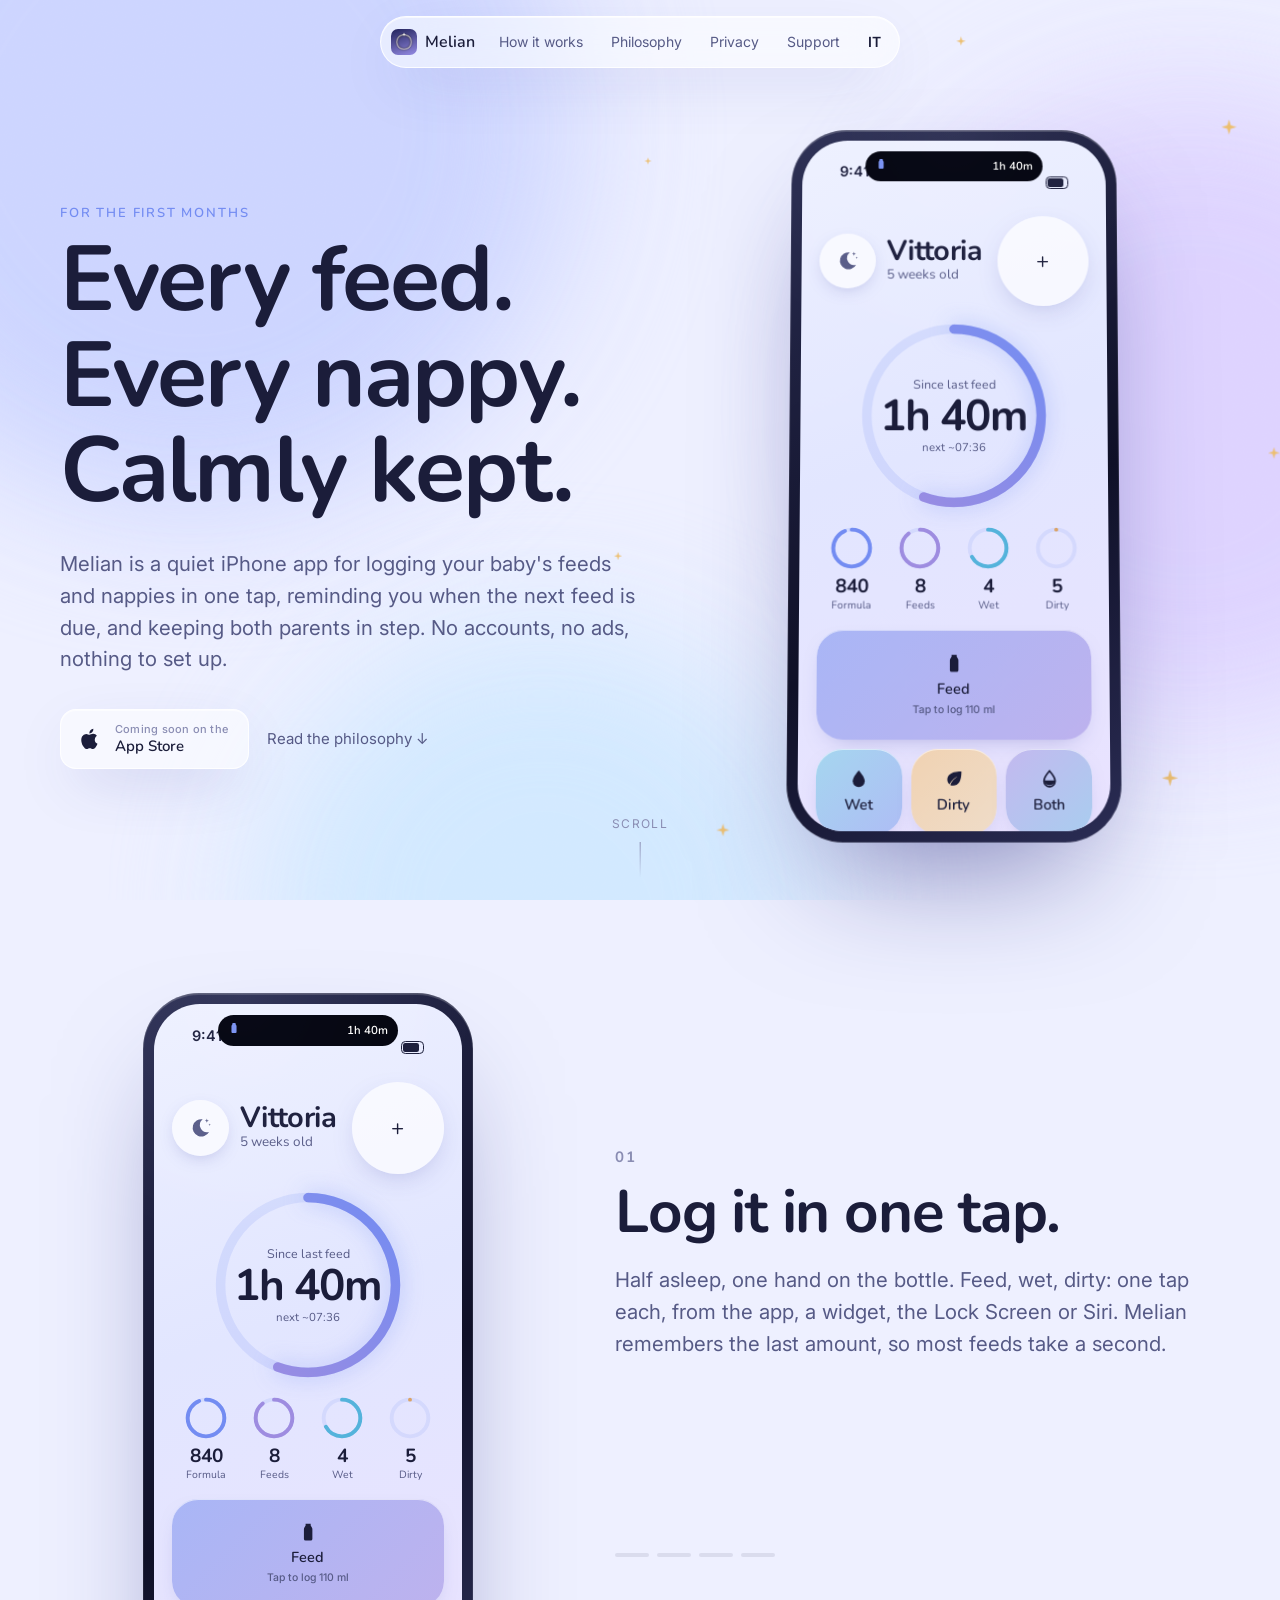
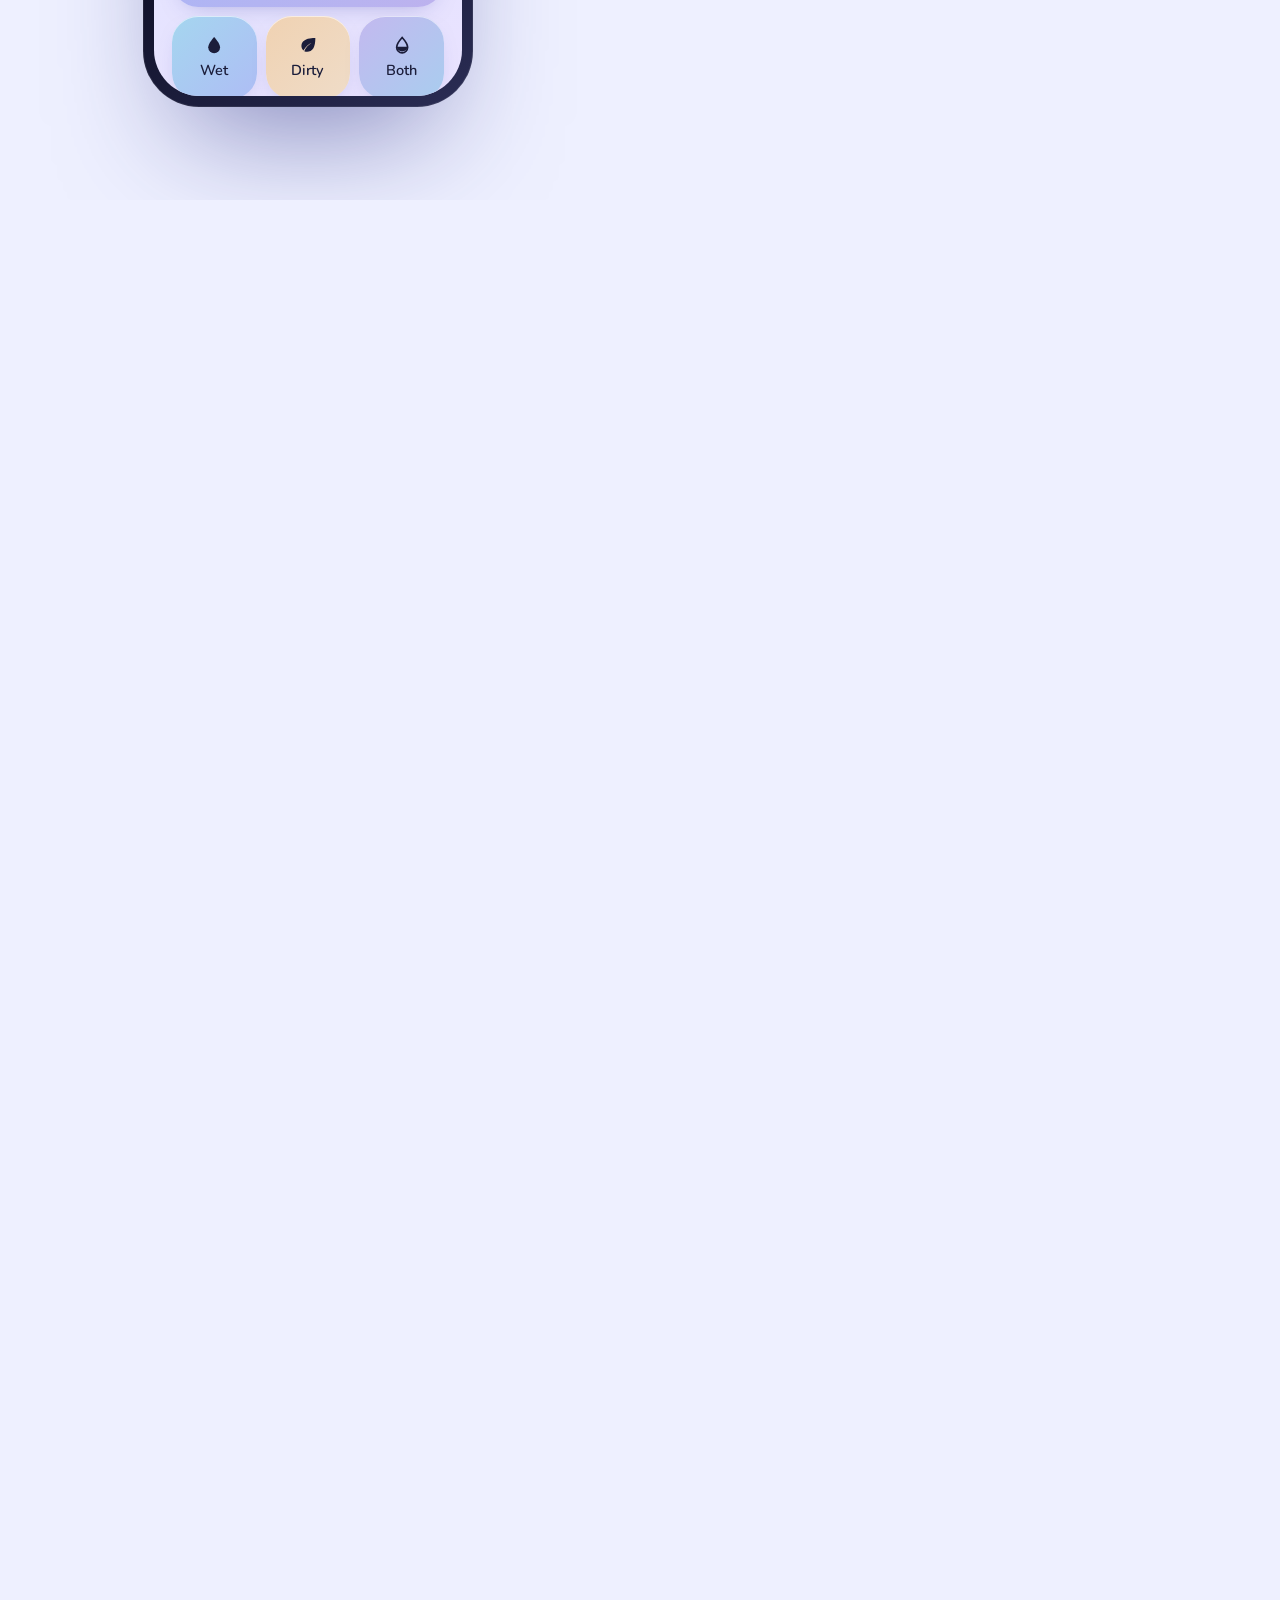
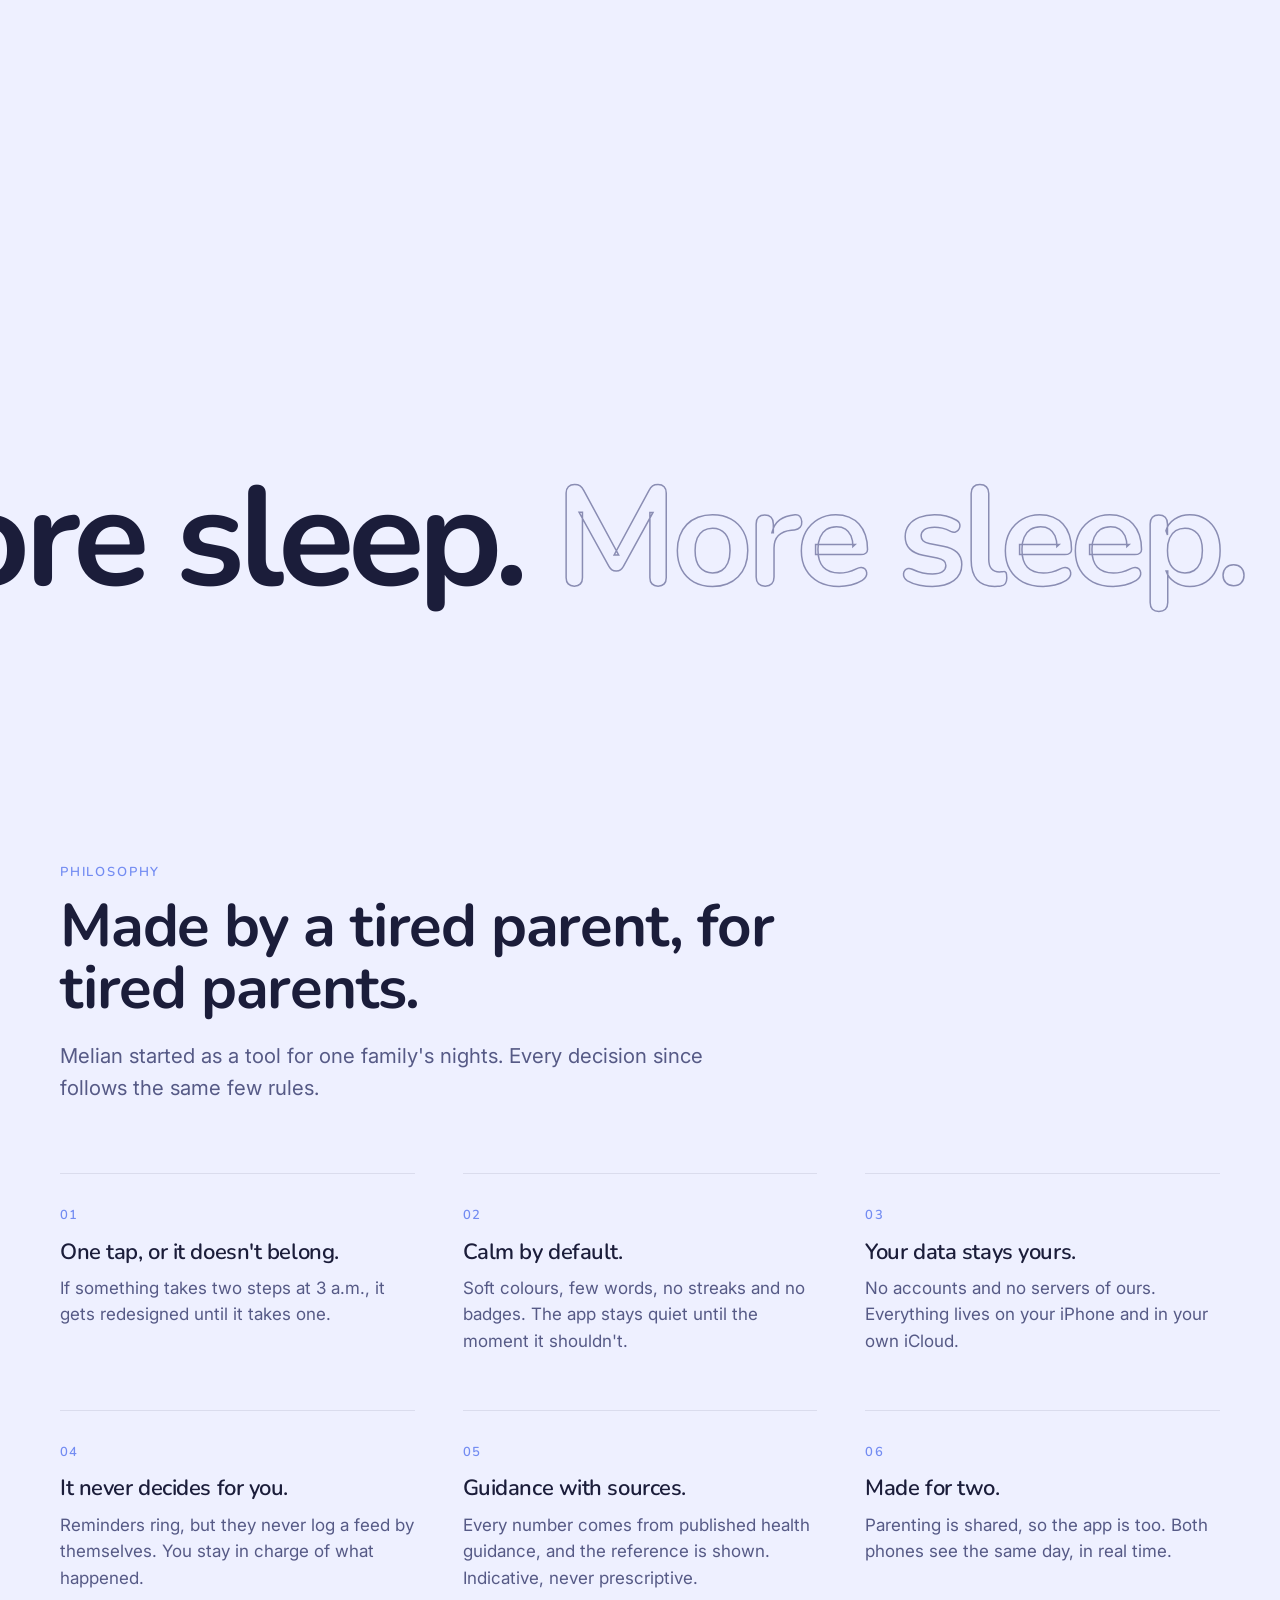
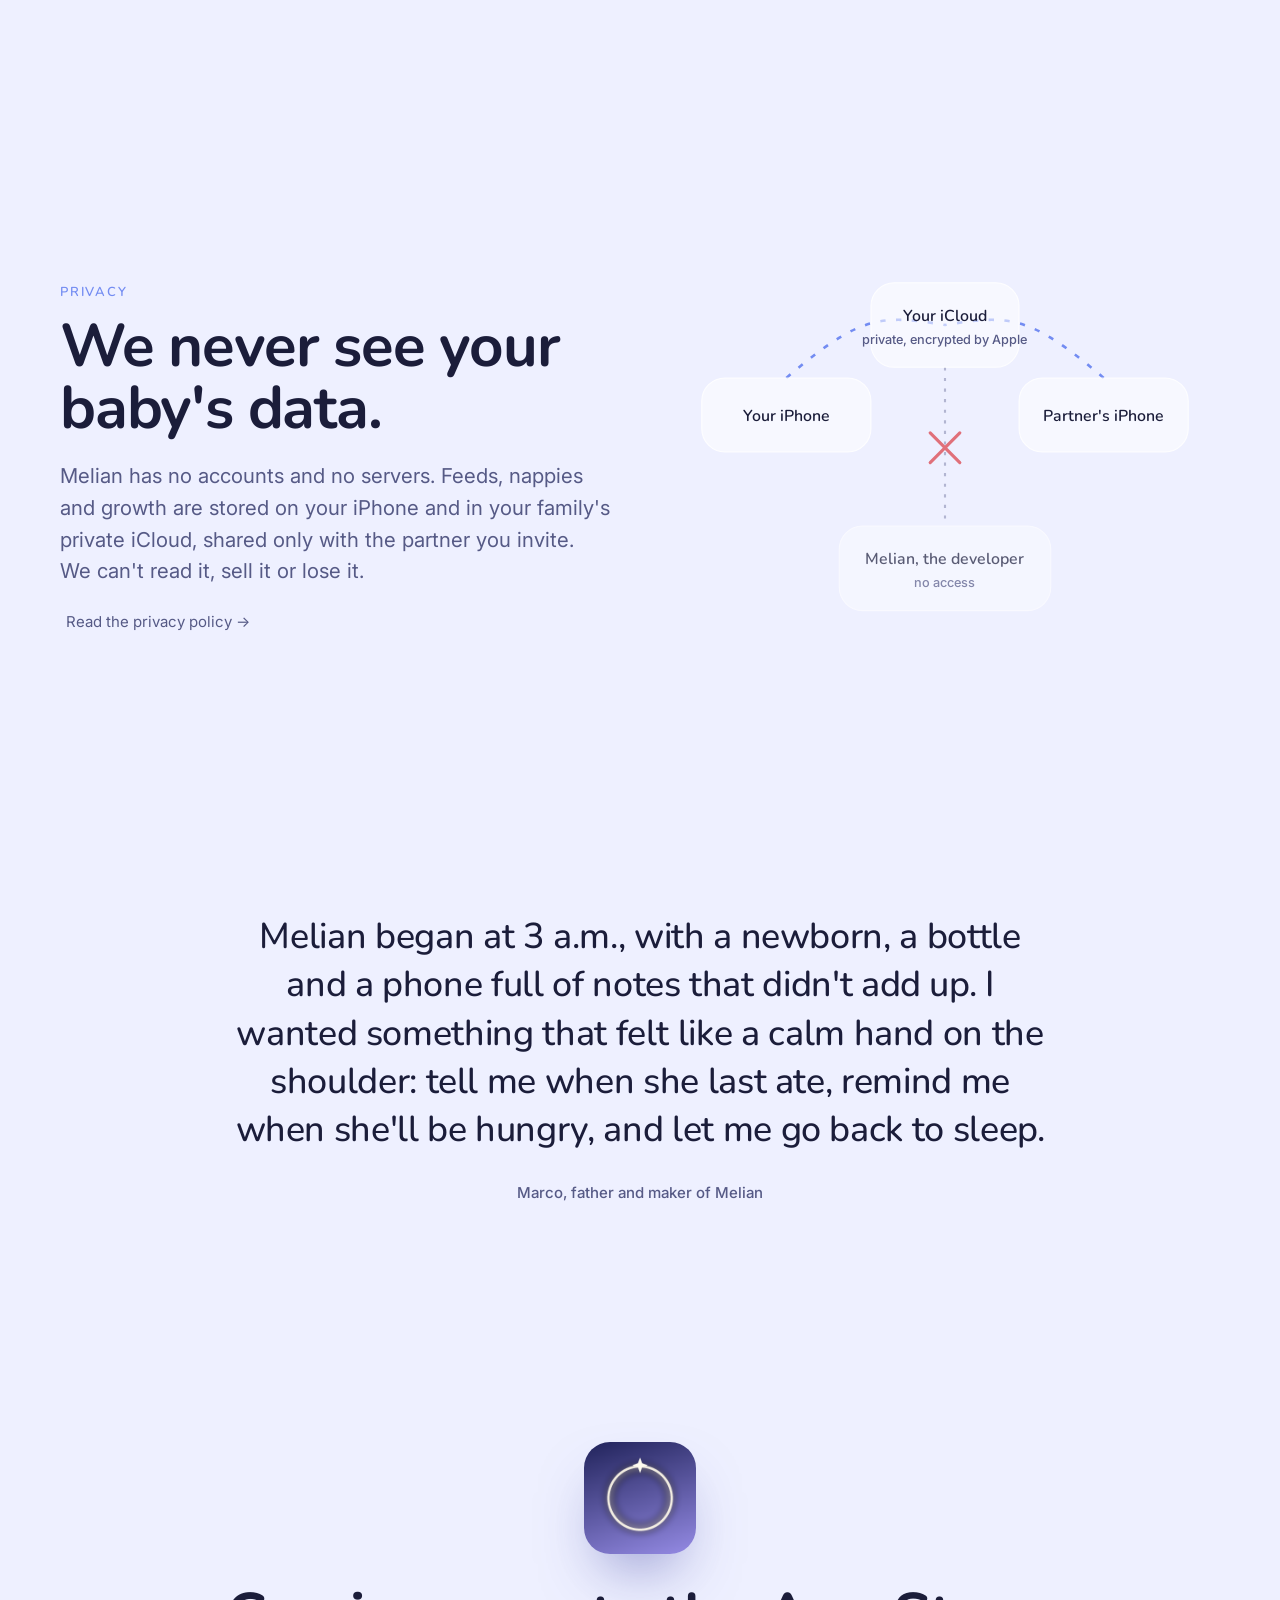
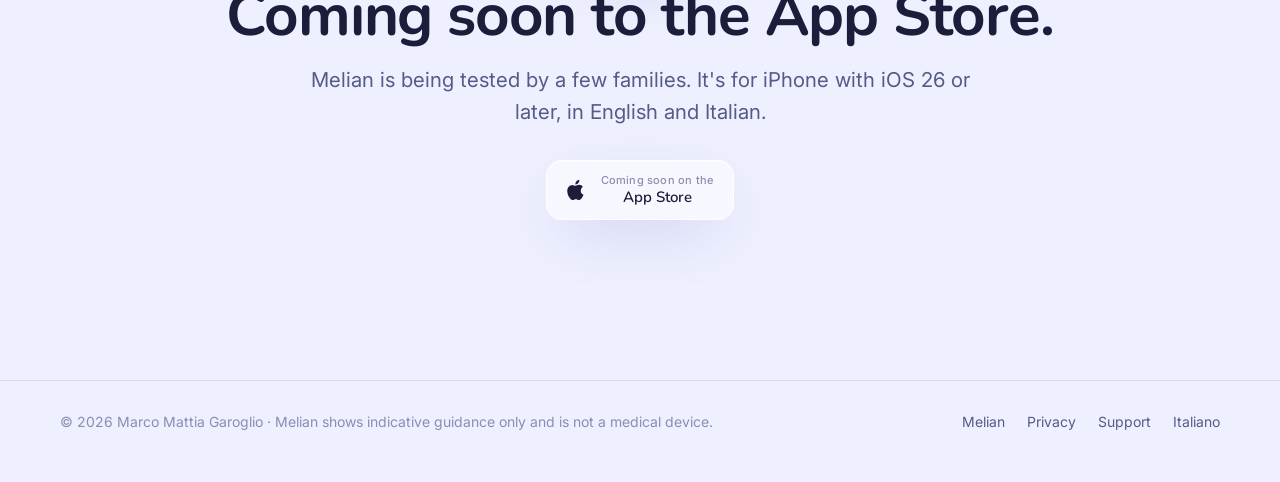
==== index.html @ e97079c1 "Landing page, privacy policy and support pages (EN/IT) Static site for GitHub Pages: parallax hero w" ====
<!doctype html>
<html lang="en">
<head>
<meta charset="utf-8">
<meta name="viewport" content="width=device-width, initial-scale=1, viewport-fit=cover">
<title>Melian: a calm baby feeding and nappy tracker for iPhone</title>
<meta name="description" content="Log feeds and nappies in one tap, get a loud reminder when the next feed is due, and share everything live with your partner. No accounts, no ads, no tracking.">
<meta name="theme-color" content="#eef0ff" media="(prefers-color-scheme: light)">
<meta name="theme-color" content="#0b0d20" media="(prefers-color-scheme: dark)">
<link rel="icon" href="assets/favicon.png">
<link rel="apple-touch-icon" href="assets/apple-touch-icon.png">
<link rel="alternate" hreflang="en" href="https://marcogaroglio-online.github.io/melian-site/">
<link rel="alternate" hreflang="it" href="https://marcogaroglio-online.github.io/melian-site/it/">
<meta property="og:title" content="Melian: a calm baby feeding and nappy tracker for iPhone">
<meta property="og:description" content="Log feeds and nappies in one tap, get a loud reminder when the next feed is due, and share everything live with your partner. No accounts, no ads, no tracking.">
<meta property="og:image" content="https://marcogaroglio-online.github.io/melian-site/assets/icon-512.png">
<link rel="preconnect" href="https://fonts.googleapis.com">
<link rel="preconnect" href="https://fonts.gstatic.com" crossorigin>
<link href="https://fonts.googleapis.com/css2?family=Nunito:wght@500;600;700&family=Inter:wght@400;500;600&display=swap" rel="stylesheet">
<link rel="stylesheet" href="assets/style.css">
</head>
<body>
<div class="ambient" aria-hidden="true"><i data-depth=".08"></i><i data-depth=".16"></i><i data-depth=".24"></i></div>
<div class="grain" aria-hidden="true"></div>
<nav class="nav glass" aria-label="Melian">
  <a class="brand" href="./"><img src="assets/favicon.png" alt="" width="26" height="26">Melian</a>
  <a class="link hide-sm" href="./#story">How it works</a>
  <a class="link hide-sm" href="./#philosophy">Philosophy</a>
  <a class="link" href="privacy.html">Privacy</a>
  <a class="link" href="support.html">Support</a>
  <a class="link lang" href="it/" hreflang="it" lang="it">IT</a>
</nav>

<main>
  <section class="hero" id="top">
    <div class="wrap">
      <div>
        <p class="eyebrow">For the first months</p>
        <h1><span class="line"><span>Every feed.</span></span><span class="line"><span>Every nappy.</span></span><span class="line"><span>Calmly kept.</span></span></h1>
        <p class="lead">Melian is a quiet iPhone app for logging your baby's feeds and nappies in one tap, reminding you when the next feed is due, and keeping both parents in step. No accounts, no ads, nothing to set up.</p>
        <div class="cta"><span class="badge glass" role="img" aria-label="Coming soon on the App Store"><svg viewBox="0 0 24 24" fill="currentColor"><path d="M16.4 12.6c0-2.4 2-3.5 2-3.6a4.3 4.3 0 0 0-3.4-1.8c-1.4-.1-2.8.9-3.5.9s-1.8-.8-3-.8a4.5 4.5 0 0 0-3.8 2.3c-1.6 2.8-.4 7 1.2 9.3.8 1.1 1.7 2.4 2.9 2.3 1.2 0 1.6-.7 3-.7s1.8.7 3 .7c1.3 0 2.1-1.1 2.8-2.3a10 10 0 0 0 1.3-2.6 3.9 3.9 0 0 1-2.5-3.7ZM14.2 5.6A4 4 0 0 0 15.1 2.6a4.1 4.1 0 0 0-2.7 1.4 3.8 3.8 0 0 0-1 2.9 3.4 3.4 0 0 0 2.8-1.3Z"/></svg><span><small>Coming soon on the</small>App Store</span></span><a class="ghost" href="#philosophy">Read the philosophy ↓</a></div>
      </div>
      <div class="stage">
        <div class="stars" aria-hidden="true"></div>
        <div class="phone hero-phone" data-live>
    <div class="screen">
      <div class="island"><span class="ic"><svg width="12" height="12" viewBox="0 0 24 24" fill="currentColor"><path d="M9 2h6v2.2l1.4 2.3c.4.6.6 1.3.6 2V20a2 2 0 0 1-2 2H9a2 2 0 0 1-2-2V8.5c0-.7.2-1.4.6-2L9 4.2Z"/></svg></span><span class="t"></span></div>
      <div class="status"><span>9:41</span><span class="bars"><i></i></span></div>
      <div class="app">
        <header>
          <span class="round-btn" aria-hidden="true"><svg viewBox="0 0 24 24" fill="currentColor"><path d="M14.5 3.2a8.6 8.6 0 1 0 6.3 12.6A7.2 7.2 0 0 1 14.5 3.2Z"/><path d="m18.6 2.5.5 1.6 1.6.5-1.6.5-.5 1.6-.5-1.6-1.6-.5 1.6-.5Z"/><path d="m21.4 7.4.3 1 1 .3-1 .3-.3 1-.3-1-1-.3 1-.3Z"/></svg></span>
          <div class="who"><b>Vittoria</b><span>5 weeks old</span></div>
          <span class="round-btn plus" aria-hidden="true">+</span>
        </header>
        <div class="ring">
          <svg viewBox="0 0 100 100" aria-hidden="true">
            <defs><linearGradient id="ringGrad" x1="0" y1="0" x2="1" y2="1"><stop offset="0" stop-color="#9e8ce0"/><stop offset="1" stop-color="#738cf2"/></linearGradient></defs>
            <circle class="track" cx="50" cy="50" r="46" fill="none" stroke-width="5"/>
            <circle class="bar" cx="50" cy="50" r="46" fill="none" stroke-width="5"/>
          </svg>
          <div class="label"><small>Since last feed</small><strong>1h 40m</strong><em></em></div>
        </div>
        <div class="minis">
          <div class="mini" data-k="formula"><svg viewBox="0 0 36 36"><circle class="t" cx="18" cy="18" r="15"/><circle class="b" cx="18" cy="18" r="15" stroke="#738cf2"/></svg><strong>0</strong><span>Formula</span></div><div class="mini" data-k="feeds"><svg viewBox="0 0 36 36"><circle class="t" cx="18" cy="18" r="15"/><circle class="b" cx="18" cy="18" r="15" stroke="#9e8ce0"/></svg><strong>0</strong><span>Feeds</span></div><div class="mini" data-k="wet"><svg viewBox="0 0 36 36"><circle class="t" cx="18" cy="18" r="15"/><circle class="b" cx="18" cy="18" r="15" stroke="#54b3db"/></svg><strong>0</strong><span>Wet</span></div><div class="mini" data-k="dirty"><svg viewBox="0 0 36 36"><circle class="t" cx="18" cy="18" r="15"/><circle class="b" cx="18" cy="18" r="15" stroke="#dba366"/></svg><strong>0</strong><span>Dirty</span></div>
        </div>
        <div class="actions">
          <button class="act feed" data-kind="feed"><svg viewBox="0 0 24 24" fill="currentColor"><path d="M9 2h6v2.2l1.4 2.3c.4.6.6 1.3.6 2V20a2 2 0 0 1-2 2H9a2 2 0 0 1-2-2V8.5c0-.7.2-1.4.6-2L9 4.2Z"/></svg><span>Feed</span><small>Tap to log 110 ml</small></button>
          <button class="act wet" data-kind="wet"><svg viewBox="0 0 24 24" fill="currentColor"><path d="M12 2.5S5 10 5 14.6A7 7 0 0 0 19 14.6C19 10 12 2.5 12 2.5Z"/></svg><span>Wet</span></button>
          <button class="act dirty" data-kind="dirty"><svg viewBox="0 0 24 24" fill="currentColor"><path d="M20.5 3.5S8 2.6 4.8 9.6c-1.6 3.5-.4 7 1.6 8.6C9.7 13 13.5 10.6 16 9.6c-3.4 2-6.8 5.4-8.6 9.6 3.6 1.4 8.3.6 10.8-3.6 2.6-4.3 2.3-12.1 2.3-12.1Z"/></svg><span>Dirty</span></button>
          <button class="act both" data-kind="both"><svg viewBox="0 0 24 24" fill="none" stroke="currentColor" stroke-width="2"><path d="M12 3S5.5 10.2 5.5 14.6a6.5 6.5 0 0 0 13 0C18.5 10.2 12 3 12 3Z"/><path fill="currentColor" stroke="none" d="M5.6 14h12.8a6.5 6.5 0 0 1-12.8 0Z"/></svg><span>Both</span></button>
        </div>
        <div class="timeline"><h4>Timeline</h4><ul></ul></div>
      </div>
    </div>
  </div>
        <p class="sr">Try it: tap the buttons on the phone.</p>
      </div>
    </div>
    <div class="scroll-hint" aria-hidden="true">Scroll<i></i></div>
  </section>

  <section class="story" id="story" data-step="1">
    <div class="pin">
      <div class="wrap">
        <div class="phones">
          <div class="phone main-phone" data-live>
    <div class="screen">
      <div class="island"><span class="ic"><svg width="12" height="12" viewBox="0 0 24 24" fill="currentColor"><path d="M9 2h6v2.2l1.4 2.3c.4.6.6 1.3.6 2V20a2 2 0 0 1-2 2H9a2 2 0 0 1-2-2V8.5c0-.7.2-1.4.6-2L9 4.2Z"/></svg></span><span class="t"></span></div>
      <div class="status"><span>9:41</span><span class="bars"><i></i></span></div>
      <div class="app">
        <header>
          <span class="round-btn" aria-hidden="true"><svg viewBox="0 0 24 24" fill="currentColor"><path d="M14.5 3.2a8.6 8.6 0 1 0 6.3 12.6A7.2 7.2 0 0 1 14.5 3.2Z"/><path d="m18.6 2.5.5 1.6 1.6.5-1.6.5-.5 1.6-.5-1.6-1.6-.5 1.6-.5Z"/><path d="m21.4 7.4.3 1 1 .3-1 .3-.3 1-.3-1-1-.3 1-.3Z"/></svg></span>
          <div class="who"><b>Vittoria</b><span>5 weeks old</span></div>
          <span class="round-btn plus" aria-hidden="true">+</span>
        </header>
        <div class="ring">
          <svg viewBox="0 0 100 100" aria-hidden="true">
            <defs><linearGradient id="ringGrad" x1="0" y1="0" x2="1" y2="1"><stop offset="0" stop-color="#9e8ce0"/><stop offset="1" stop-color="#738cf2"/></linearGradient></defs>
            <circle class="track" cx="50" cy="50" r="46" fill="none" stroke-width="5"/>
            <circle class="bar" cx="50" cy="50" r="46" fill="none" stroke-width="5"/>
          </svg>
          <div class="label"><small>Since last feed</small><strong>1h 40m</strong><em></em></div>
        </div>
        <div class="minis">
          <div class="mini" data-k="formula"><svg viewBox="0 0 36 36"><circle class="t" cx="18" cy="18" r="15"/><circle class="b" cx="18" cy="18" r="15" stroke="#738cf2"/></svg><strong>0</strong><span>Formula</span></div><div class="mini" data-k="feeds"><svg viewBox="0 0 36 36"><circle class="t" cx="18" cy="18" r="15"/><circle class="b" cx="18" cy="18" r="15" stroke="#9e8ce0"/></svg><strong>0</strong><span>Feeds</span></div><div class="mini" data-k="wet"><svg viewBox="0 0 36 36"><circle class="t" cx="18" cy="18" r="15"/><circle class="b" cx="18" cy="18" r="15" stroke="#54b3db"/></svg><strong>0</strong><span>Wet</span></div><div class="mini" data-k="dirty"><svg viewBox="0 0 36 36"><circle class="t" cx="18" cy="18" r="15"/><circle class="b" cx="18" cy="18" r="15" stroke="#dba366"/></svg><strong>0</strong><span>Dirty</span></div>
        </div>
        <div class="actions">
          <button class="act feed" data-kind="feed"><svg viewBox="0 0 24 24" fill="currentColor"><path d="M9 2h6v2.2l1.4 2.3c.4.6.6 1.3.6 2V20a2 2 0 0 1-2 2H9a2 2 0 0 1-2-2V8.5c0-.7.2-1.4.6-2L9 4.2Z"/></svg><span>Feed</span><small>Tap to log 110 ml</small></button>
          <button class="act wet" data-kind="wet"><svg viewBox="0 0 24 24" fill="currentColor"><path d="M12 2.5S5 10 5 14.6A7 7 0 0 0 19 14.6C19 10 12 2.5 12 2.5Z"/></svg><span>Wet</span></button>
          <button class="act dirty" data-kind="dirty"><svg viewBox="0 0 24 24" fill="currentColor"><path d="M20.5 3.5S8 2.6 4.8 9.6c-1.6 3.5-.4 7 1.6 8.6C9.7 13 13.5 10.6 16 9.6c-3.4 2-6.8 5.4-8.6 9.6 3.6 1.4 8.3.6 10.8-3.6 2.6-4.3 2.3-12.1 2.3-12.1Z"/></svg><span>Dirty</span></button>
          <button class="act both" data-kind="both"><svg viewBox="0 0 24 24" fill="none" stroke="currentColor" stroke-width="2"><path d="M12 3S5.5 10.2 5.5 14.6a6.5 6.5 0 0 0 13 0C18.5 10.2 12 3 12 3Z"/><path fill="currentColor" stroke="none" d="M5.6 14h12.8a6.5 6.5 0 0 1-12.8 0Z"/></svg><span>Both</span></button>
        </div>
        <div class="timeline"><h4>Timeline</h4><ul></ul></div>
      </div>
      <div class="alarm" aria-hidden="true">
        <div class="waves"><i></i><i></i><i></i></div>
        <div class="bell"><svg viewBox="0 0 24 24" fill="currentColor"><path d="M12 2a6 6 0 0 0-6 6v4.3L4.3 15.6A1 1 0 0 0 5.2 17h13.6a1 1 0 0 0 .9-1.4L18 12.3V8a6 6 0 0 0-6-6Zm-2.6 16.5a2.7 2.7 0 0 0 5.2 0Z"/></svg></div>
        <strong>Time for a feed</strong>
        <span>Vittoria · last fed 3h ago</span>
        <div class="btns"><b>Snooze</b><b>Fed</b></div>
      </div>
    </div>
  </div>
          <svg class="sync" viewBox="0 0 220 60" aria-hidden="true"><path d="M0 40 C 60 0, 160 0, 220 40"/></svg>
          <div class="phone partner" data-live>
    <div class="screen">
      <div class="island"><span class="ic"><svg width="12" height="12" viewBox="0 0 24 24" fill="currentColor"><path d="M9 2h6v2.2l1.4 2.3c.4.6.6 1.3.6 2V20a2 2 0 0 1-2 2H9a2 2 0 0 1-2-2V8.5c0-.7.2-1.4.6-2L9 4.2Z"/></svg></span><span class="t"></span></div>
      <div class="status"><span>9:41</span><span class="bars"><i></i></span></div>
      <div class="app">
        <header>
          <span class="round-btn" aria-hidden="true"><svg viewBox="0 0 24 24" fill="currentColor"><path d="M14.5 3.2a8.6 8.6 0 1 0 6.3 12.6A7.2 7.2 0 0 1 14.5 3.2Z"/><path d="m18.6 2.5.5 1.6 1.6.5-1.6.5-.5 1.6-.5-1.6-1.6-.5 1.6-.5Z"/><path d="m21.4 7.4.3 1 1 .3-1 .3-.3 1-.3-1-1-.3 1-.3Z"/></svg></span>
          <div class="who"><b>Vittoria</b><span>On your partner's iPhone</span></div>
          <span class="round-btn plus" aria-hidden="true">+</span>
        </header>
        <div class="ring">
          <svg viewBox="0 0 100 100" aria-hidden="true">
            <defs><linearGradient id="ringGrad" x1="0" y1="0" x2="1" y2="1"><stop offset="0" stop-color="#9e8ce0"/><stop offset="1" stop-color="#738cf2"/></linearGradient></defs>
            <circle class="track" cx="50" cy="50" r="46" fill="none" stroke-width="5"/>
            <circle class="bar" cx="50" cy="50" r="46" fill="none" stroke-width="5"/>
          </svg>
          <div class="label"><small>Since last feed</small><strong>1h 40m</strong><em></em></div>
        </div>
        <div class="minis">
          <div class="mini" data-k="formula"><svg viewBox="0 0 36 36"><circle class="t" cx="18" cy="18" r="15"/><circle class="b" cx="18" cy="18" r="15" stroke="#738cf2"/></svg><strong>0</strong><span>Formula</span></div><div class="mini" data-k="feeds"><svg viewBox="0 0 36 36"><circle class="t" cx="18" cy="18" r="15"/><circle class="b" cx="18" cy="18" r="15" stroke="#9e8ce0"/></svg><strong>0</strong><span>Feeds</span></div><div class="mini" data-k="wet"><svg viewBox="0 0 36 36"><circle class="t" cx="18" cy="18" r="15"/><circle class="b" cx="18" cy="18" r="15" stroke="#54b3db"/></svg><strong>0</strong><span>Wet</span></div><div class="mini" data-k="dirty"><svg viewBox="0 0 36 36"><circle class="t" cx="18" cy="18" r="15"/><circle class="b" cx="18" cy="18" r="15" stroke="#dba366"/></svg><strong>0</strong><span>Dirty</span></div>
        </div>
        <div class="actions">
          <button class="act feed" data-kind="feed"><svg viewBox="0 0 24 24" fill="currentColor"><path d="M9 2h6v2.2l1.4 2.3c.4.6.6 1.3.6 2V20a2 2 0 0 1-2 2H9a2 2 0 0 1-2-2V8.5c0-.7.2-1.4.6-2L9 4.2Z"/></svg><span>Feed</span><small>Tap to log 110 ml</small></button>
          <button class="act wet" data-kind="wet"><svg viewBox="0 0 24 24" fill="currentColor"><path d="M12 2.5S5 10 5 14.6A7 7 0 0 0 19 14.6C19 10 12 2.5 12 2.5Z"/></svg><span>Wet</span></button>
          <button class="act dirty" data-kind="dirty"><svg viewBox="0 0 24 24" fill="currentColor"><path d="M20.5 3.5S8 2.6 4.8 9.6c-1.6 3.5-.4 7 1.6 8.6C9.7 13 13.5 10.6 16 9.6c-3.4 2-6.8 5.4-8.6 9.6 3.6 1.4 8.3.6 10.8-3.6 2.6-4.3 2.3-12.1 2.3-12.1Z"/></svg><span>Dirty</span></button>
          <button class="act both" data-kind="both"><svg viewBox="0 0 24 24" fill="none" stroke="currentColor" stroke-width="2"><path d="M12 3S5.5 10.2 5.5 14.6a6.5 6.5 0 0 0 13 0C18.5 10.2 12 3 12 3Z"/><path fill="currentColor" stroke="none" d="M5.6 14h12.8a6.5 6.5 0 0 1-12.8 0Z"/></svg><span>Both</span></button>
        </div>
        <div class="timeline"><h4>Timeline</h4><ul></ul></div>
      </div>
    </div>
  </div>
        </div>
        <div>
          <div class="chapters">
          <article class="chapter on">
            <span class="n">01</span>
            <h2>Log it in one tap.</h2>
            <p class="lead">Half asleep, one hand on the bottle. Feed, wet, dirty: one tap each, from the app, a widget, the Lock Screen or Siri. Melian remembers the last amount, so most feeds take a second.</p>
          </article>
          <article class="chapter">
            <span class="n">02</span>
            <h2>Loud when it matters.</h2>
            <p class="lead">After each feed Melian sets the next one. When it's time it rings like an alarm, even on silent, and it never logs a feed on its own. Meanwhile the countdown waits on your Lock Screen and in the Dynamic Island.</p>
          </article>
          <article class="chapter">
            <span class="n">03</span>
            <h2>Two phones, one story.</h2>
            <p class="lead">Invite your partner and both iPhones see the same day, live. Whoever is up at 3 a.m. knows what happened at midnight without waking anyone.</p>
          </article>
          <article class="chapter">
            <span class="n">04</span>
            <h2>Guidance, not judgement.</h2>
            <p class="lead">Soft rings show the day against indicative ranges for your baby's age and weight, with the source one tap away. A reference, never a score, and never a replacement for your midwife or doctor.</p>
          </article>
          </div>
          <div class="progress" aria-hidden="true"><i></i><i></i><i></i><i></i></div>
        </div>
      </div>
    </div>
  </section>

  <section class="statement" aria-label="Less noise. More sleep."><div class="row"><b>Less noise.</b> <span>Less noise.</span> <b>Less noise.</b> <span>Less noise.</span></div><div class="row"><b>More sleep.</b> <span>More sleep.</span> <b>More sleep.</b> <span>More sleep.</span></div></section>

  <section class="principles" id="philosophy">
    <div class="wrap">
      <header class="reveal">
        <p class="eyebrow">Philosophy</p>
        <h2>Made by a tired parent, for tired parents.</h2>
        <p class="lead">Melian started as a tool for one family's nights. Every decision since follows the same few rules.</p>
      </header>
      <ol class="plist"><li class="reveal" style="--i:0"><h3>One tap, or it doesn't belong.</h3><p>If something takes two steps at 3 a.m., it gets redesigned until it takes one.</p></li><li class="reveal" style="--i:1"><h3>Calm by default.</h3><p>Soft colours, few words, no streaks and no badges. The app stays quiet until the moment it shouldn't.</p></li><li class="reveal" style="--i:2"><h3>Your data stays yours.</h3><p>No accounts and no servers of ours. Everything lives on your iPhone and in your own iCloud.</p></li><li class="reveal" style="--i:0"><h3>It never decides for you.</h3><p>Reminders ring, but they never log a feed by themselves. You stay in charge of what happened.</p></li><li class="reveal" style="--i:1"><h3>Guidance with sources.</h3><p>Every number comes from published health guidance, and the reference is shown. Indicative, never prescriptive.</p></li><li class="reveal" style="--i:2"><h3>Made for two.</h3><p>Parenting is shared, so the app is too. Both phones see the same day, in real time.</p></li></ol>
    </div>
  </section>

  <section class="privacy-band" id="privacy">
    <div class="wrap">
      <div class="reveal">
        <p class="eyebrow">Privacy</p>
        <h2>We never see your baby's data.</h2>
        <p class="lead">Melian has no accounts and no servers. Feeds, nappies and growth are stored on your iPhone and in your family's private iCloud, shared only with the partner you invite. We can't read it, sell it or lose it.</p>
        <a class="ghost" href="privacy.html">Read the privacy policy →</a>
      </div>
      <svg class="diagram reveal" viewBox="0 0 520 380" role="img" aria-label="We never see your baby's data.">
        <path class="wire" d="M110 120 C 180 60, 200 60, 260 70"/>
        <path class="wire" d="M410 120 C 340 60, 320 60, 260 70"/>
        <path class="blocked" d="M260 110 L 260 260"/>
        <line class="x" x1="246" y1="172" x2="274" y2="200"/><line class="x" x1="274" y1="172" x2="246" y2="200"/>
        <g class="node"><rect x="190" y="30" width="140" height="80" rx="22"/><text x="260" y="66" text-anchor="middle">Your iCloud</text><text class="sub" x="260" y="88" text-anchor="middle">private, encrypted by Apple</text></g>
        <g class="node"><rect x="30" y="120" width="160" height="70" rx="22"/><text x="110" y="161" text-anchor="middle">Your iPhone</text></g>
        <g class="node"><rect x="330" y="120" width="160" height="70" rx="22"/><text x="410" y="161" text-anchor="middle">Partner's iPhone</text></g>
        <g class="node" opacity=".7"><rect x="160" y="260" width="200" height="80" rx="22"/><text x="260" y="296" text-anchor="middle">Melian, the developer</text><text class="sub" x="260" y="318" text-anchor="middle">no access</text></g>
      </svg>
    </div>
  </section>

  <section class="note">
    <div class="wrap">
      <blockquote>Melian began at 3 a.m., with a newborn, a bottle and a phone full of notes that didn't add up. I wanted something that felt like a calm hand on the shoulder: tell me when she last ate, remind me when she'll be hungry, and let me go back to sleep.</blockquote>
      <cite>Marco, father and maker of Melian</cite>
    </div>
  </section>

  <section class="end">
    <div class="wrap reveal">
      <img class="icon" src="assets/icon-512.png" alt="Melian" width="112" height="112">
      <h2>Coming soon to the App Store.</h2>
      <p class="lead">Melian is being tested by a few families. It's for iPhone with iOS 26 or later, in English and Italian.</p>
      <span class="badge glass" role="img" aria-label="Coming soon on the App Store"><svg viewBox="0 0 24 24" fill="currentColor"><path d="M16.4 12.6c0-2.4 2-3.5 2-3.6a4.3 4.3 0 0 0-3.4-1.8c-1.4-.1-2.8.9-3.5.9s-1.8-.8-3-.8a4.5 4.5 0 0 0-3.8 2.3c-1.6 2.8-.4 7 1.2 9.3.8 1.1 1.7 2.4 2.9 2.3 1.2 0 1.6-.7 3-.7s1.8.7 3 .7c1.3 0 2.1-1.1 2.8-2.3a10 10 0 0 0 1.3-2.6 3.9 3.9 0 0 1-2.5-3.7ZM14.2 5.6A4 4 0 0 0 15.1 2.6a4.1 4.1 0 0 0-2.7 1.4 3.8 3.8 0 0 0-1 2.9 3.4 3.4 0 0 0 2.8-1.3Z"/></svg><span><small>Coming soon on the</small>App Store</span></span>
    </div>
  </section>
</main>
<footer class="site">
  <div class="wrap">
    <span>© 2026 Marco Mattia Garoglio · Melian shows indicative guidance only and is not a medical device.</span>
    <nav>
      <a href="./">Melian</a>
      <a href="privacy.html">Privacy</a>
      <a href="support.html">Support</a>
      <a href="it/" hreflang="it" lang="it">Italiano</a>
    </nav>
  </div>
</footer>
<script>window.MELIAN_STRINGS = {"next": "next", "feedRow": "Feed · 110 ml", "wetRow": "Wet nappy", "dirtyRow": "Dirty nappy", "bothRow": "Wet & dirty"};</script>
<script src="assets/main.js" defer></script>
</body>
</html>
---- assets/style.css ----
/* Melian site. Same language as the app: lavender mesh light, glass only on things you touch,
   rounded digits, quiet motion. Everything degrades to a still page with prefers-reduced-motion. */

:root {
  --bg: #eef0ff;
  --bg-2: #e3e8ff;
  --ink: #1b1d3a;
  --ink-2: #565a86;
  --ink-3: #8a8db3;
  --line: rgba(27, 29, 58, .09);
  --feed: #738cf2;
  --wet: #54b3db;
  --dirty: #dba366;
  --both: #9e8ce0;
  --star: #ecbe6e;
  --glass: rgba(255, 255, 255, .55);
  --glass-edge: rgba(255, 255, 255, .85);
  --glass-shadow: 0 20px 60px -20px rgba(60, 66, 160, .35);
  --blob-a: #c9d2ff;
  --blob-b: #dcd0ff;
  --blob-c: #cfe8ff;
  --phone-bg: linear-gradient(160deg, #edf0ff 0%, #e2e6ff 45%, #e9e2ff 100%);
  --round: ui-rounded, "SF Pro Rounded", "Nunito", system-ui, -apple-system, "Segoe UI", sans-serif;
  --text: -apple-system, BlinkMacSystemFont, "SF Pro Text", "Inter", system-ui, "Segoe UI", sans-serif;
  --ease: cubic-bezier(.22, 1, .36, 1);
  --spring: cubic-bezier(.34, 1.56, .64, 1);
  color-scheme: light dark;
}

@media (prefers-color-scheme: dark) {
  :root {
    --bg: #0b0d20;
    --bg-2: #111433;
    --ink: #eef0ff;
    --ink-2: #b4b8e6;
    --ink-3: #7c80b0;
    --line: rgba(238, 240, 255, .1);
    --glass: rgba(40, 44, 96, .45);
    --glass-edge: rgba(255, 255, 255, .14);
    --glass-shadow: 0 30px 80px -30px rgba(0, 0, 0, .7);
    --blob-a: #262c78;
    --blob-b: #3a2a78;
    --blob-c: #173a66;
    --phone-bg: linear-gradient(160deg, #0f1230 0%, #141a44 45%, #1e1748 100%);
  }
}

* { box-sizing: border-box; }
html { scroll-behavior: smooth; -webkit-text-size-adjust: 100%; overflow-x: clip; }
body {
  margin: 0;
  background: var(--bg);
  color: var(--ink);
  font: 17px/1.55 var(--text);
  overflow-x: clip;
  -webkit-font-smoothing: antialiased;
}
a { color: inherit; }
img { max-width: 100%; display: block; }
:focus-visible { outline: 2px solid var(--feed); outline-offset: 3px; border-radius: 8px; }
.sr { position: absolute; width: 1px; height: 1px; overflow: hidden; clip: rect(0 0 0 0); }

/* ---------- Ambient background: drifting blobs, moved by scroll (parallax) ---------- */

.ambient { position: fixed; inset: 0; z-index: -1; overflow: hidden; pointer-events: none; }
.ambient i {
  position: absolute; border-radius: 50%; filter: blur(70px); opacity: .9;
  will-change: transform;
}
.ambient i:nth-child(1) { width: 60vmax; height: 60vmax; left: -15vmax; top: -20vmax; background: var(--blob-a); animation: drift 26s var(--ease) infinite alternate; }
.ambient i:nth-child(2) { width: 50vmax; height: 50vmax; right: -18vmax; top: 10vh; background: var(--blob-b); animation: drift 32s var(--ease) infinite alternate-reverse; }
.ambient i:nth-child(3) { width: 45vmax; height: 45vmax; left: 20vw; top: 70vh; background: var(--blob-c); animation: drift 28s var(--ease) infinite alternate; }
@keyframes drift {
  from { translate: 0 0; scale: 1; }
  to { translate: 6vmax 4vmax; scale: 1.12; }
}
.grain {
  position: fixed; inset: 0; z-index: -1; pointer-events: none; opacity: .05; mix-blend-mode: overlay;
  background-image: url("data:image/svg+xml,%3Csvg xmlns='http://www.w3.org/2000/svg' width='160' height='160'%3E%3Cfilter id='n'%3E%3CfeTurbulence type='fractalNoise' baseFrequency='.9' numOctaves='2'/%3E%3C/filter%3E%3Crect width='100%25' height='100%25' filter='url(%23n)'/%3E%3C/svg%3E");
}

/* ---------- Glass ---------- */

.glass {
  background: var(--glass);
  border: 1px solid var(--glass-edge);
  box-shadow: var(--glass-shadow), inset 0 1px 0 rgba(255, 255, 255, .6);
  -webkit-backdrop-filter: blur(24px) saturate(1.6);
  backdrop-filter: blur(24px) saturate(1.6);
}

/* ---------- Nav ---------- */

.nav {
  position: fixed; z-index: 20; top: 16px; left: 50%; translate: -50% 0;
  display: flex; align-items: center; gap: 4px; padding: 6px 6px 6px 10px;
  border-radius: 999px; width: max-content; max-width: calc(100vw - 24px);
  transition: translate .5s var(--ease), opacity .5s var(--ease);
}
.nav.hide { translate: -50% -140%; opacity: 0; }
.nav .brand { display: flex; align-items: center; gap: 8px; font: 600 16px var(--round); text-decoration: none; padding-right: 8px; }
.nav .brand img { width: 26px; height: 26px; border-radius: 7px; }
.nav a.link {
  text-decoration: none; font-size: 14px; color: var(--ink-2); padding: 8px 12px; border-radius: 999px;
  transition: background .3s, color .3s;
}
.nav a.link:hover { background: rgba(115, 140, 242, .14); color: var(--ink); }
.nav a.lang { font-weight: 600; color: var(--ink); }
@media (max-width: 560px) { .nav a.hide-sm { display: none; } }

/* ---------- Layout ---------- */

main { position: relative; }
section { position: relative; }
.wrap { width: min(1160px, 100% - 40px); margin: 0 auto; }
.eyebrow {
  font: 600 13px var(--round); letter-spacing: .14em; text-transform: uppercase; color: var(--feed);
}
h1, h2, h3 { font-family: var(--round); letter-spacing: -.02em; margin: 0; }
h1 { font-size: clamp(44px, 7.4vw, 92px); line-height: .98; font-weight: 700; }
h2 { font-size: clamp(34px, 4.8vw, 60px); line-height: 1.04; font-weight: 700; }
h3 { font-size: 22px; line-height: 1.2; font-weight: 600; }
p.lead { font-size: clamp(18px, 1.6vw, 21px); color: var(--ink-2); max-width: 34em; }
.grad {
  background: linear-gradient(100deg, var(--feed), var(--both) 45%, var(--wet) 90%);
  -webkit-background-clip: text; background-clip: text; color: transparent;
}

/* ---------- Hero ---------- */

.hero { min-height: 100svh; display: grid; align-items: center; padding: 120px 0 60px; }
.hero .wrap { display: grid; grid-template-columns: 1.05fr .95fr; gap: 40px; align-items: center; }
.hero h1 .line { display: block; overflow: hidden; padding-bottom: .06em; }
.hero h1 .line span { display: inline-block; translate: 0 110%; animation: rise 1.1s var(--ease) forwards; }
.hero h1 .line:nth-child(2) span { animation-delay: .12s; }
.hero h1 .line:nth-child(3) span { animation-delay: .24s; }
@keyframes rise { to { translate: 0 0; } }
.hero .lead { margin: 26px 0 34px; opacity: 0; animation: fade 1s .5s var(--ease) forwards; }
.hero .cta { display: flex; flex-wrap: wrap; gap: 12px; align-items: center; opacity: 0; animation: fade 1s .7s var(--ease) forwards; }
@keyframes fade { from { opacity: 0; translate: 0 14px; } to { opacity: 1; translate: 0 0; } }
.badge {
  display: inline-flex; align-items: center; gap: 12px; padding: 12px 20px 12px 16px; border-radius: 16px;
  text-decoration: none; font: 600 15px var(--round);
}
.badge svg { width: 26px; height: 26px; }
.badge small { display: block; font: 500 11px var(--text); color: var(--ink-3); letter-spacing: .02em; }
.ghost { color: var(--ink-2); font-size: 15px; text-decoration: none; padding: 12px 6px; }
.ghost:hover { color: var(--ink); }
.hero .stage { position: relative; display: grid; place-items: center; perspective: 1400px; min-height: 640px; }
.scroll-hint {
  position: absolute; left: 50%; bottom: 22px; translate: -50% 0; font-size: 12px; color: var(--ink-3);
  letter-spacing: .12em; text-transform: uppercase; display: grid; justify-items: center; gap: 8px;
}
.scroll-hint i { width: 1px; height: 36px; background: linear-gradient(var(--ink-3), transparent); animation: hint 2.2s var(--ease) infinite; transform-origin: top; }
@keyframes hint { 0% { scale: 1 0; } 50% { scale: 1 1; } 100% { scale: 1 1; opacity: 0; } }

.stars { position: absolute; inset: -10% -20%; pointer-events: none; }
.stars b {
  position: absolute; width: 14px; height: 14px; background: var(--star);
  clip-path: polygon(50% 0, 61% 39%, 100% 50%, 61% 61%, 50% 100%, 39% 61%, 0 50%, 39% 39%);
  filter: drop-shadow(0 0 8px rgba(236, 190, 110, .8)); animation: twinkle 4s ease-in-out infinite;
}
@keyframes twinkle { 50% { opacity: .35; scale: .7; } }

@media (max-width: 900px) {
  .hero .wrap { grid-template-columns: 1fr; text-align: left; }
  .hero .stage { min-height: 600px; }
}

/* ---------- Phone (a live HTML copy of the Today screen) ---------- */

.phone {
  --s: 1;
  position: relative; width: calc(330px * var(--s)); height: calc(714px * var(--s));
  border-radius: calc(56px * var(--s)); padding: calc(11px * var(--s));
  background: linear-gradient(145deg, #2a2d52, #0f1027 60%, #2b2d55);
  box-shadow: 0 60px 120px -40px rgba(40, 44, 130, .55), 0 0 0 1px rgba(255, 255, 255, .08) inset, 0 2px 0 rgba(255, 255, 255, .15) inset;
  transform-style: preserve-3d; will-change: transform;
}
.phone::before { /* side light that follows the tilt */
  content: ""; position: absolute; inset: 0; border-radius: inherit; pointer-events: none; z-index: 5;
  background: radial-gradient(120% 60% at var(--lx, 30%) var(--ly, 0%), rgba(255, 255, 255, .22), transparent 60%);
  mix-blend-mode: soft-light;
}
.screen {
  position: relative; height: 100%; border-radius: calc(46px * var(--s)); overflow: hidden;
  background: var(--phone-bg); color: var(--ink); font-family: var(--round);
  font-size: calc(10px * var(--s));
}
.island {
  position: absolute; top: 1.1em; left: 50%; translate: -50% 0; width: 10.4em; height: 3.1em; border-radius: 2em;
  background: #05060f; z-index: 4; display: flex; align-items: center; justify-content: space-between; padding: 0 1em;
  transition: width .6s var(--spring), height .6s var(--spring);
  color: #fff; font-size: 1em;
}
.island .ic, .island .t { opacity: 0; transition: opacity .3s; font-weight: 600; font-size: 1.15em; }
.island .ic { color: var(--feed); }
.phone.live .island { width: 18em; }
.phone.live .island .ic, .phone.live .island .t { opacity: 1; transition-delay: .25s; }
.status { display: flex; justify-content: space-between; padding: 1.6em 2.6em 0; font: 600 1.45em var(--text); height: 4.4em; }
.status .bars { display: flex; gap: .3em; align-items: center; }
.status .bars i { width: 1.6em; height: .9em; border-radius: .3em; border: 1px solid currentColor; display: block; position: relative; }
.status .bars i::after { content: ""; position: absolute; inset: 1px; right: 20%; background: currentColor; border-radius: .15em; }
.app { padding: 1.4em 1.8em 0; }
.app header { display: flex; align-items: center; gap: 1.1em; }
.round-btn {
  width: 4.2em; height: 4.2em; border-radius: 50%; display: grid; place-items: center; font-size: 1em;
  background: rgba(255, 255, 255, .7); border: 0; box-shadow: 0 .4em 1.4em -.6em rgba(60, 66, 160, .4); color: var(--feed);
}
@media (prefers-color-scheme: dark) { .round-btn { background: rgba(255, 255, 255, .08); } }
.round-btn svg { width: 1.8em; height: 1.8em; }
.app header .who { flex: 1; }
.app header b { display: block; font-size: 2.9em; line-height: 1; letter-spacing: -.02em; }
.app header span { color: var(--ink-2); font-size: 1.35em; }
.app header .plus { color: var(--ink); font-size: 2.2em; font-weight: 400; }
.ring { position: relative; width: 19em; height: 19em; margin: 1.6em auto 0; }
.ring svg { width: 100%; height: 100%; rotate: -90deg; overflow: visible; }
.ring .track { stroke: rgba(115, 140, 242, .16); }
.ring .bar { stroke: url(#ringGrad); stroke-linecap: round; transition: stroke-dashoffset 1.2s var(--ease); filter: drop-shadow(0 0 .6em rgba(115, 140, 242, .45)); }
.ring .label { position: absolute; inset: 0; display: grid; place-content: center; text-align: center; }
.ring .label small { color: var(--ink-2); font-size: 1.25em; }
.ring .label strong { font-size: 4.4em; font-weight: 700; letter-spacing: -.03em; line-height: 1.05; font-variant-numeric: tabular-nums; }
.ring .label em { font-style: normal; color: var(--ink-2); font-size: 1.15em; }
.minis { display: grid; grid-template-columns: repeat(4, 1fr); margin: 1.6em 0 0; text-align: center; }
.mini svg { width: 4.4em; height: 4.4em; rotate: -90deg; }
.mini circle { fill: none; stroke-width: 3.2; }
.mini .t { stroke: rgba(115, 140, 242, .14); }
.mini .b { stroke-linecap: round; transition: stroke-dashoffset 1s var(--ease); }
.mini strong { display: block; font-size: 1.9em; line-height: 1.1; font-variant-numeric: tabular-nums; }
.mini span { display: block; color: var(--ink-2); font-size: 1.05em; }
.actions { display: grid; grid-template-columns: repeat(3, 1fr); gap: .9em; margin-top: 1.6em; }
.act {
  border: 0; border-radius: 1.8em; padding: 1.3em .5em; font: 600 1.45em var(--round); color: var(--ink);
  display: grid; justify-items: center; gap: .3em; cursor: pointer; position: relative; overflow: hidden;
  transition: transform .25s var(--spring), filter .25s;
  box-shadow: 0 .6em 1.6em -1em rgba(60, 66, 160, .5), inset 0 1px 0 rgba(255, 255, 255, .6);
}
.act svg { width: 1.4em; height: 1.4em; }
.act:active, .act.tap { transform: scale(.94); }
.act.feed { grid-column: span 3; padding: 1.6em; background: linear-gradient(135deg, #a9b6f6, #bdb2ee); }
.act.feed small { font: 500 .72em var(--text); color: var(--ink-2); }
.act.wet { background: linear-gradient(135deg, #a5d6ef, #aebdf5); }
.act.dirty { background: linear-gradient(135deg, #f0d2b2, #efdcc8); }
.act.both { background: linear-gradient(135deg, #c3b9ef, #a9cdef); }
@media (prefers-color-scheme: dark) {
  .act { color: #fff; }
  .act.feed { background: linear-gradient(135deg, #4b5bb8, #5e4fa8); }
  .act.wet { background: linear-gradient(135deg, #2f6f93, #3d4f9e); }
  .act.dirty { background: linear-gradient(135deg, #8a6538, #6e5640); }
  .act.both { background: linear-gradient(135deg, #5a4b9e, #36628f); }
  .act.feed small { color: rgba(255, 255, 255, .7); }
}
.act .ripple { position: absolute; border-radius: 50%; background: rgba(255, 255, 255, .55); scale: 0; animation: ripple .7s var(--ease) forwards; pointer-events: none; }
@keyframes ripple { to { scale: 4; opacity: 0; } }
.timeline { margin: 1.8em 0 0; padding: 0; list-style: none; }
.timeline h4 { margin: 0 0 .8em; font: 600 1.1em var(--round); letter-spacing: .12em; color: var(--ink-3); text-transform: uppercase; }
.timeline li { display: grid; grid-template-columns: 6.2em 2.6em 1fr; align-items: center; gap: .6em; padding: .55em 0; font-size: 1.35em; }
.timeline li time { color: var(--ink-3); font-variant-numeric: tabular-nums; font-size: .9em; }
.timeline li i { width: 2.2em; height: 2.2em; border-radius: 50%; display: grid; place-items: center; color: #fff; font-style: normal; font-size: .8em; }
.timeline li.new { animation: slotIn .7s var(--spring); }
@keyframes slotIn { from { opacity: 0; translate: 0 -1em; scale: .96; } }

/* alarm overlay (story step 2) */
.alarm {
  position: absolute; inset: 0; z-index: 3; display: grid; place-content: center; text-align: center; gap: 1.2em;
  background: radial-gradient(circle at 50% 40%, rgba(115, 140, 242, .55), rgba(20, 22, 60, .92) 70%);
  color: #fff; opacity: 0; pointer-events: none; transition: opacity .6s var(--ease);
}
.alarm .bell { width: 8em; height: 8em; margin: 0 auto; border-radius: 50%; display: grid; place-items: center; background: rgba(255, 255, 255, .14); }
.alarm .bell svg { width: 4em; height: 4em; }
.alarm strong { font-size: 2.6em; }
.alarm span { opacity: .8; font-size: 1.4em; }
.alarm .btns { display: flex; gap: 1em; justify-content: center; margin-top: 1em; }
.alarm .btns b { padding: 1em 2.2em; border-radius: 2em; background: rgba(255, 255, 255, .18); font-size: 1.3em; }
.alarm .btns b:last-child { background: #fff; color: #2c2f6e; }
.alarm .waves { position: absolute; inset: 0; display: grid; place-items: center; pointer-events: none; }
.alarm .waves i { position: absolute; width: 8em; height: 8em; border-radius: 50%; border: 2px solid rgba(255, 255, 255, .5); top: calc(50% - 7.4em); left: calc(50% - 4em); }

/* ---------- Story: one pinned phone, four chapters ---------- */

.story { height: 460vh; }
.story .pin { position: sticky; top: 0; height: 100vh; display: grid; align-items: center; overflow: hidden; }
.story .wrap { display: grid; grid-template-columns: .9fr 1.1fr; gap: 60px; align-items: center; }
.story .phones { position: relative; display: grid; place-items: center; height: 720px; }
.story .phones .phone { transition: translate 1s var(--ease), rotate 1s var(--ease), scale 1s var(--ease); }
.story .partner {
  position: absolute; opacity: 0; translate: 40% 6%; rotate: 8deg; scale: .86; pointer-events: none;
  transition: opacity .8s var(--ease), translate 1s var(--ease), rotate 1s var(--ease);
}
.story .sync {
  position: absolute; left: 50%; top: 46%; width: 220px; height: 60px; translate: -10% 0; opacity: 0;
  transition: opacity .6s var(--ease); z-index: 6; overflow: visible;
}
.story .sync path { stroke: var(--feed); stroke-width: 2.5; fill: none; stroke-dasharray: 4 9; animation: flow 1s linear infinite; }
@keyframes flow { to { stroke-dashoffset: -26; } }
.chapters { position: relative; min-height: 380px; }
.chapter {
  position: absolute; inset: 0 0 auto 0; opacity: 0; translate: 0 30px; filter: blur(6px);
  transition: opacity .7s var(--ease), translate .7s var(--ease), filter .7s var(--ease); pointer-events: none;
}
.chapter.on { opacity: 1; translate: 0 0; filter: none; pointer-events: auto; }
.chapter .n { font: 700 15px var(--round); color: var(--ink-3); letter-spacing: .1em; }
.chapter h2 { margin: 12px 0 18px; }
.progress { display: flex; gap: 8px; margin-top: 30px; }
.progress i { height: 4px; flex: 0 0 34px; border-radius: 4px; background: var(--line); overflow: hidden; position: relative; }
.progress i::after { content: ""; position: absolute; inset: 0; background: var(--feed); scale: var(--p, 0) 1; transform-origin: left; }

.story[data-step="1"] .main-phone { --hi: 1; }
.story[data-step="1"] .main-phone .act.feed { animation: nudge 2.4s var(--ease) infinite; }
@keyframes nudge { 0%, 70%, 100% { transform: scale(1); } 80% { transform: scale(.94); } 88% { transform: scale(1.02); } }
.story[data-step="2"] .main-phone .alarm { opacity: 1; }
.story[data-step="2"] .main-phone .alarm .bell { animation: ring 1.1s ease-in-out infinite; }
.story[data-step="2"] .main-phone .alarm .waves i { animation: wave 2s var(--ease) infinite; }
.story[data-step="2"] .main-phone .alarm .waves i:nth-child(2) { animation-delay: .66s; }
.story[data-step="2"] .main-phone .alarm .waves i:nth-child(3) { animation-delay: 1.33s; }
@keyframes ring { 0%, 100% { rotate: 0deg; } 15% { rotate: 14deg; } 30% { rotate: -12deg; } 45% { rotate: 8deg; } 60% { rotate: -4deg; } }
@keyframes wave { from { scale: 1; opacity: .9; } to { scale: 2.6; opacity: 0; } }
.story[data-step="3"] .main-phone { translate: -22% 0; rotate: -4deg; }
.story[data-step="3"] .partner { opacity: 1; translate: 32% 4%; rotate: 5deg; }
.story[data-step="3"] .sync { opacity: 1; }
.story[data-step="4"] .main-phone { scale: 1.04; }
.story[data-step="4"] .main-phone .minis { animation: glow 2.4s var(--ease) infinite; }
@keyframes glow { 50% { filter: drop-shadow(0 0 1.2em rgba(115, 140, 242, .55)); } }

@media (max-width: 900px) {
  .story { height: 420vh; }
  .story .wrap { grid-template-columns: 1fr; gap: 0; align-content: center; }
  .story .phones { height: 52vh; }
  .story .phones .phone { --s: .62; }
  .story .partner { --s: .55; }
  .story .sync { width: 140px; }
  .chapters { min-height: 230px; }
  .chapter h2 { font-size: 30px; margin: 6px 0 8px; }
  .chapter p { font-size: 16px; margin: 0; }
}

/* ---------- Principles ---------- */

.principles { padding: 160px 0 120px; }
.principles header { max-width: 760px; margin-bottom: 70px; }
.principles header h2 { margin: 14px 0 20px; }
.plist { list-style: none; margin: 0; padding: 0; display: grid; grid-template-columns: repeat(3, 1fr); gap: 56px 48px; counter-reset: p; }
.plist li { counter-increment: p; border-top: 1px solid var(--line); padding-top: 26px; }
.plist li::before { content: counter(p, decimal-leading-zero); font: 600 13px var(--round); color: var(--feed); letter-spacing: .1em; }
.plist h3 { margin: 12px 0 10px; }
.plist p { margin: 0; color: var(--ink-2); }
@media (max-width: 900px) { .plist { grid-template-columns: 1fr; gap: 36px; } }

/* ---------- Big statement with horizontal parallax words ---------- */

.statement { padding: 80px 0; overflow: hidden; }
.statement .row { white-space: nowrap; font: 700 clamp(56px, 11vw, 160px)/1 var(--round); letter-spacing: -.04em; will-change: transform; }
.statement .row + .row { margin-top: 8px; }
.statement .row span { color: transparent; -webkit-text-stroke: 1.5px var(--ink-3); }
.statement .row b { font-weight: inherit; }

/* ---------- Privacy diagram ---------- */

.privacy-band { padding: 140px 0; }
.privacy-band .wrap { display: grid; grid-template-columns: 1fr 1fr; gap: 60px; align-items: center; }
.privacy-band h2 { margin: 14px 0 20px; }
.diagram { width: 100%; height: auto; overflow: visible; }
.diagram .node rect { fill: var(--glass); stroke: var(--glass-edge); }
.diagram text { fill: var(--ink); font: 600 15px var(--round); }
.diagram text.sub { fill: var(--ink-2); font: 500 12px var(--text); }
.diagram .wire { fill: none; stroke: var(--feed); stroke-width: 2.5; stroke-dasharray: 5 10; animation: flow 1.2s linear infinite; }
.diagram .blocked { stroke: var(--ink-3); stroke-dasharray: 3 7; stroke-width: 2; fill: none; opacity: .6; }
.diagram .x { stroke: #e0707a; stroke-width: 3; stroke-linecap: round; }
@media (max-width: 900px) { .privacy-band .wrap { grid-template-columns: 1fr; } }

/* ---------- Maker note ---------- */

.note { padding: 120px 0 160px; }
.note blockquote {
  margin: 0 auto; max-width: 820px; font: 500 clamp(24px, 2.8vw, 36px)/1.35 var(--round); letter-spacing: -.01em; text-align: center;
}
.note blockquote .w { opacity: .15; transition: opacity .4s; }
.note blockquote .w.lit { opacity: 1; }
.note cite { display: block; text-align: center; margin-top: 28px; font: 500 15px var(--text); color: var(--ink-2); font-style: normal; }

/* ---------- Footer CTA ---------- */

.end { padding: 80px 0 60px; text-align: center; }
.end img.icon { width: 112px; height: 112px; border-radius: 26px; margin: 0 auto 30px; box-shadow: 0 30px 60px -20px rgba(60, 66, 160, .55); }
.end h2 { margin-bottom: 18px; }
.end p.lead { margin: 0 auto 32px; }
footer.site { border-top: 1px solid var(--line); margin-top: 100px; padding: 30px 0 50px; color: var(--ink-3); font-size: 14px; }
footer.site .wrap { display: flex; flex-wrap: wrap; gap: 14px 26px; justify-content: space-between; }
footer.site nav { display: flex; gap: 22px; flex-wrap: wrap; }
footer.site a { text-decoration: none; color: var(--ink-2); }
footer.site a:hover { color: var(--ink); }

/* ---------- Reveal on scroll ---------- */

.reveal { opacity: 0; translate: 0 40px; transition: opacity 1s var(--ease), translate 1s var(--ease); transition-delay: calc(var(--i, 0) * 90ms); }
.reveal.in { opacity: 1; translate: 0 0; }

/* ---------- Document pages (privacy, support) ---------- */

.doc { padding: 140px 0 40px; }
.doc .wrap { max-width: 760px; }
.doc h1 { font-size: clamp(40px, 6vw, 64px); margin: 12px 0 10px; }
.doc .meta { color: var(--ink-3); font-size: 15px; margin-bottom: 40px; }
.doc h2 { font-size: 26px; margin: 48px 0 12px; }
.doc p, .doc li { color: var(--ink-2); }
.doc strong { color: var(--ink); }
.doc .summary { padding: 26px 28px; border-radius: 24px; margin: 30px 0; }
.doc .summary p { margin: 0; color: var(--ink); font-size: 18px; }
.doc details { border-top: 1px solid var(--line); padding: 18px 0; }
.doc details summary { cursor: pointer; font: 600 18px var(--round); color: var(--ink); list-style: none; display: flex; justify-content: space-between; gap: 16px; }
.doc details summary::after { content: "+"; color: var(--feed); font-weight: 400; font-size: 24px; line-height: 1; transition: rotate .3s var(--ease); }
.doc details[open] summary::after { rotate: 45deg; }
.doc details p { margin: 12px 0 0; }
.contact { display: inline-flex; margin-top: 10px; }

/* ---------- Reduced motion: a calm, still page ---------- */

@media (prefers-reduced-motion: reduce) {
  *, *::before, *::after { animation: none !important; transition-duration: .01ms !important; }
  .hero h1 .line span, .hero .lead, .hero .cta { translate: 0 0; opacity: 1; }
  .reveal { opacity: 1; translate: 0 0; }
  .note blockquote .w { opacity: 1; }
  html { scroll-behavior: auto; }
}
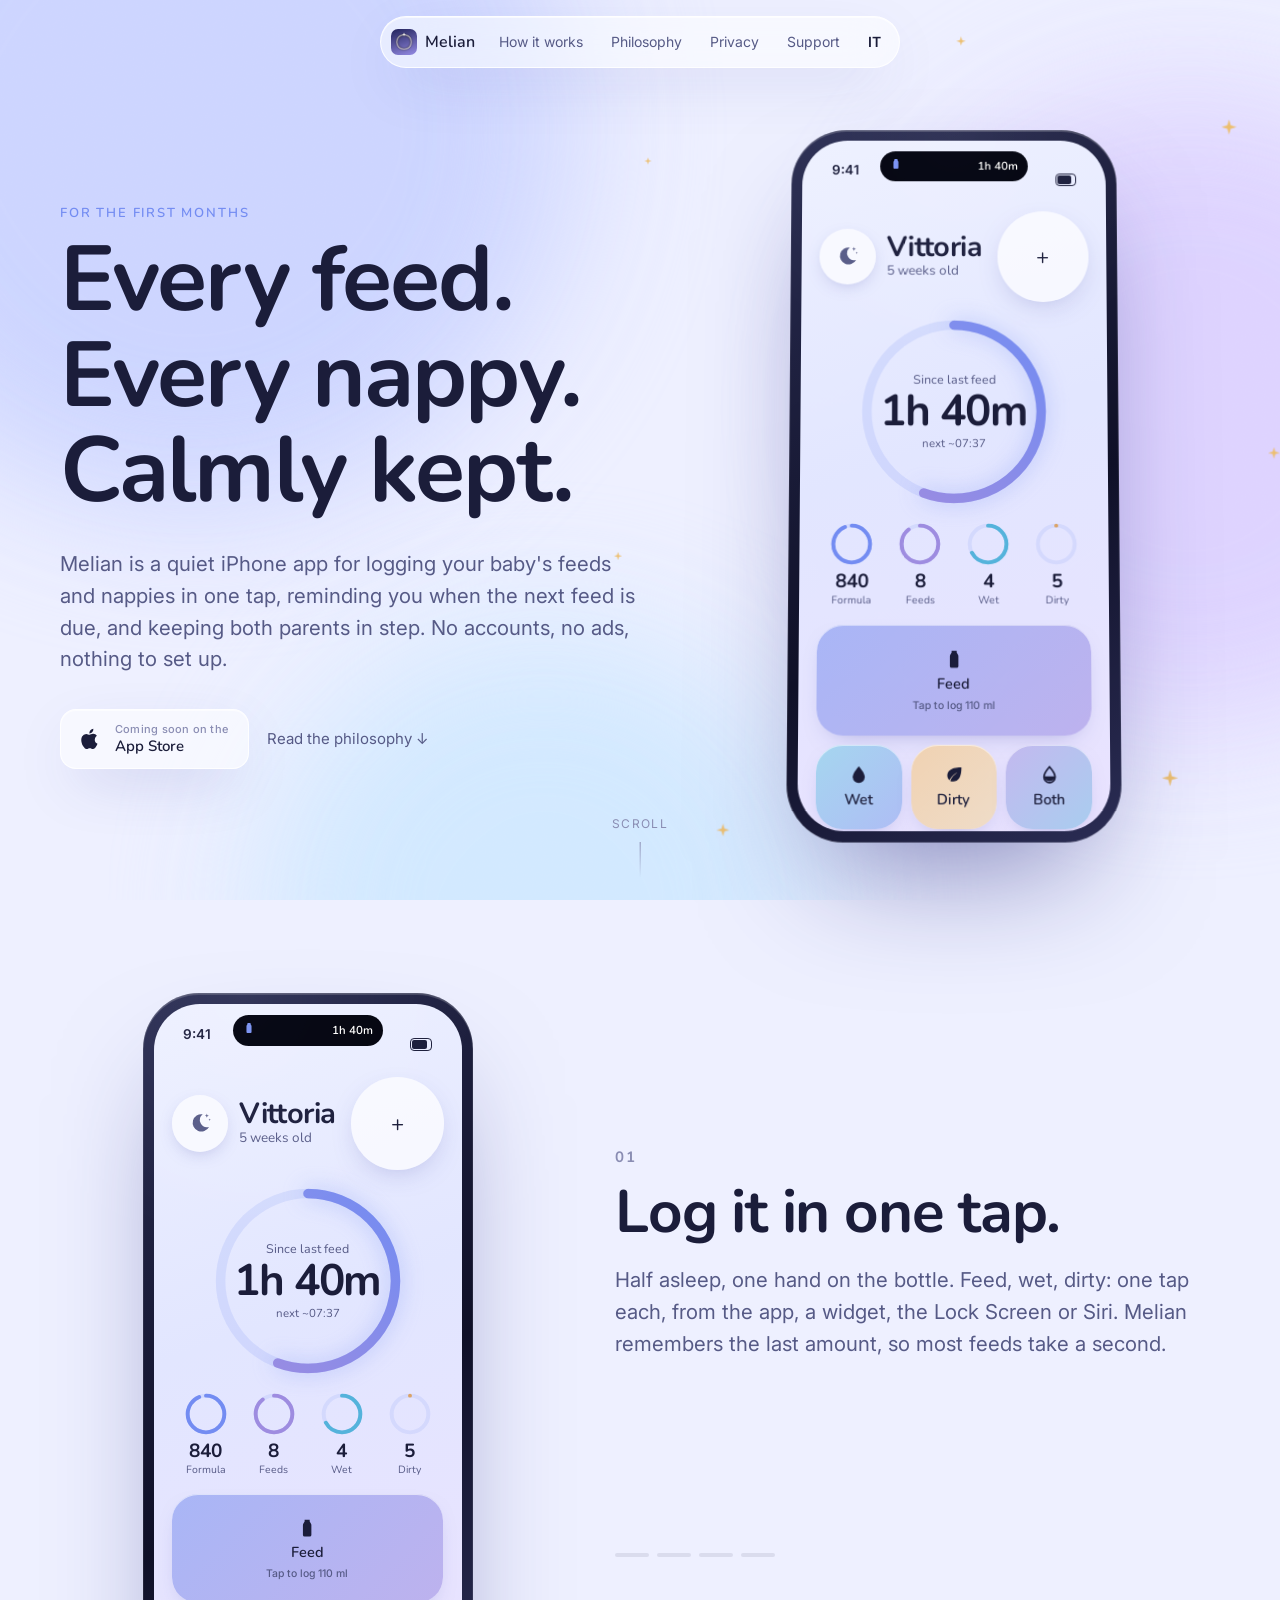
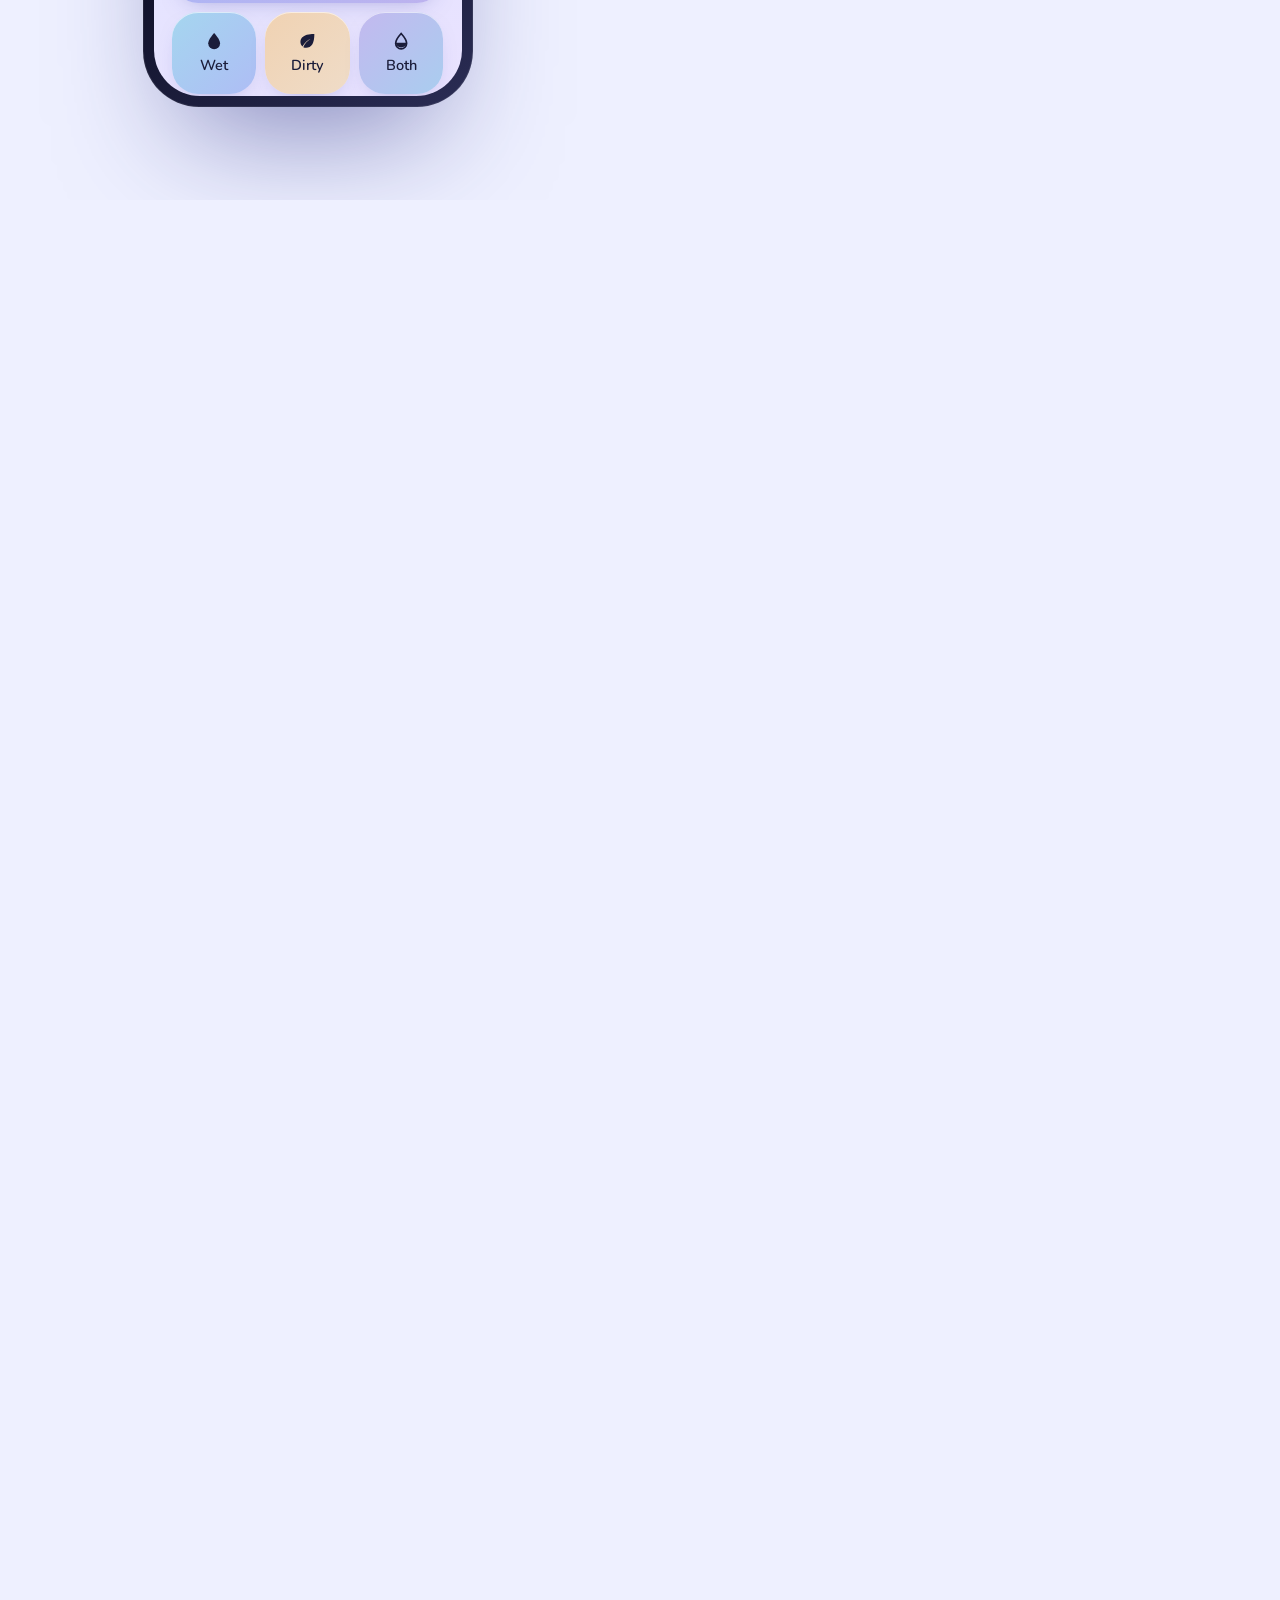
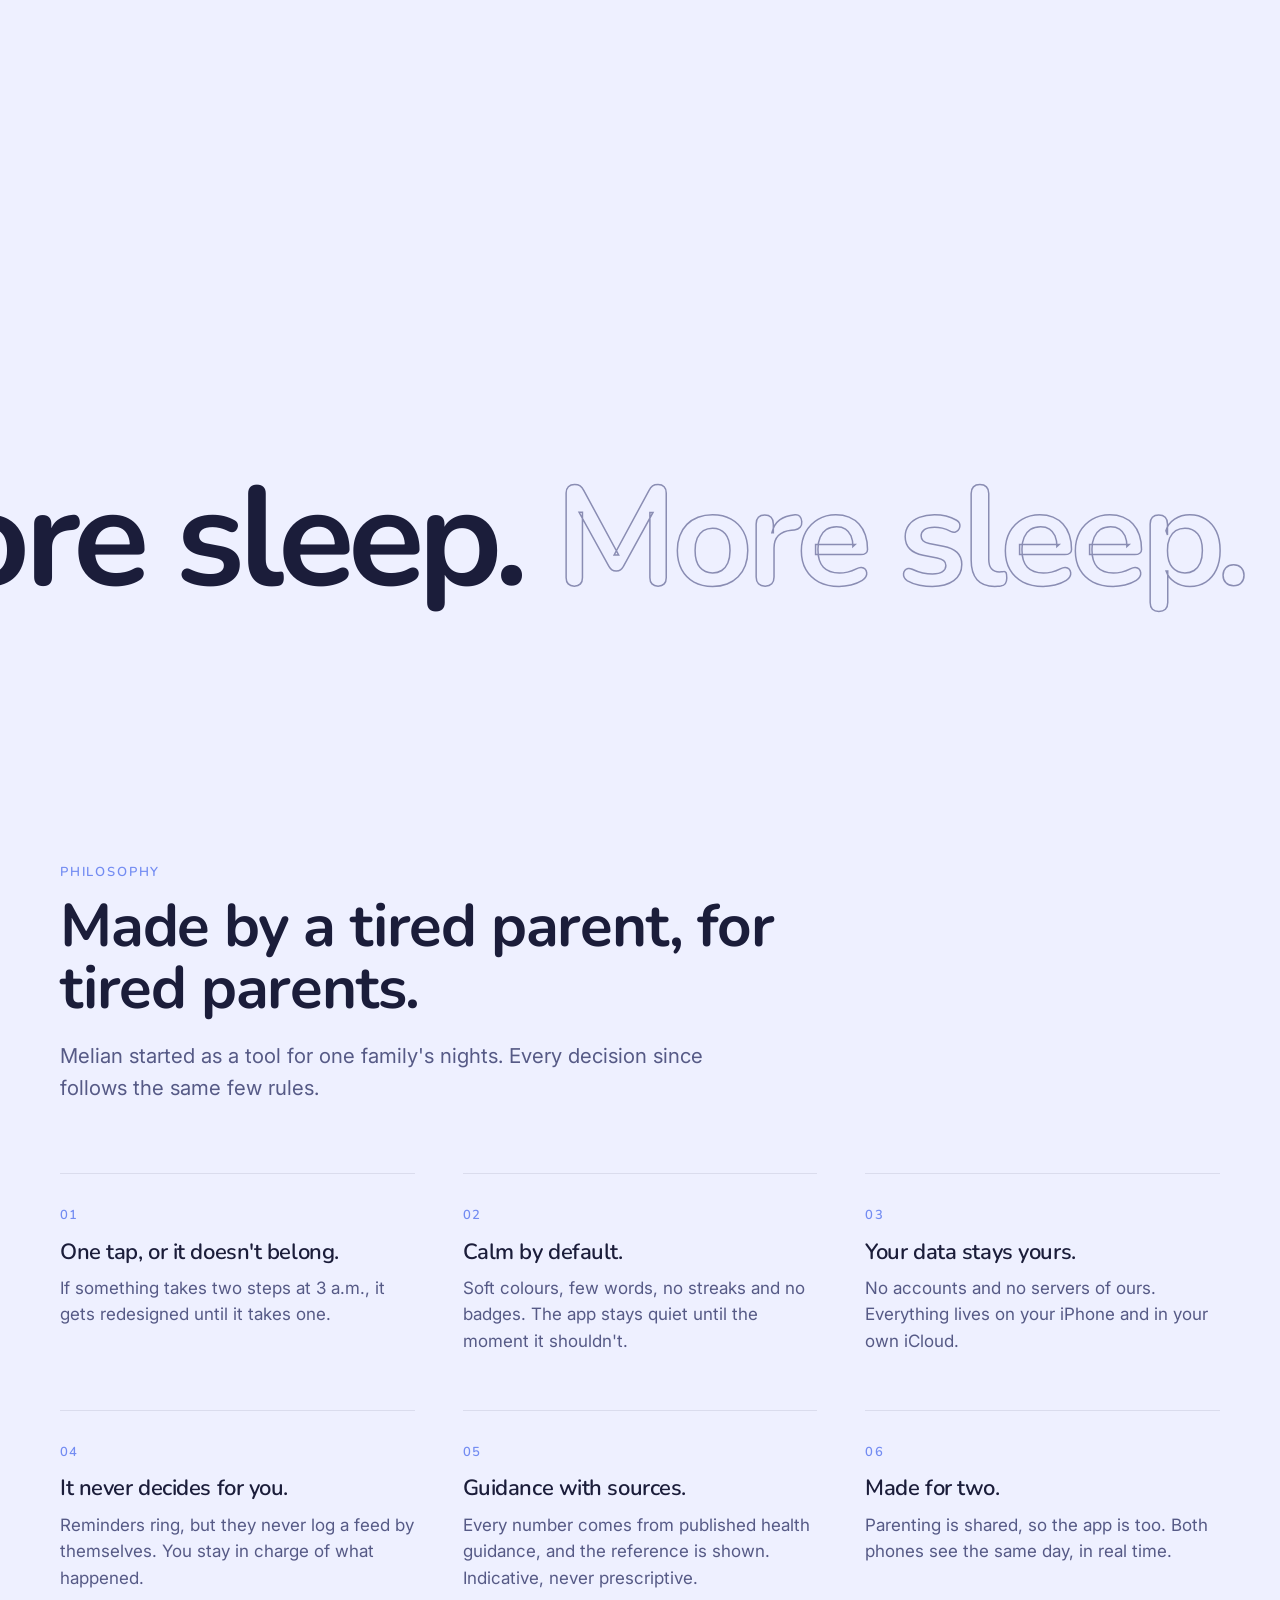
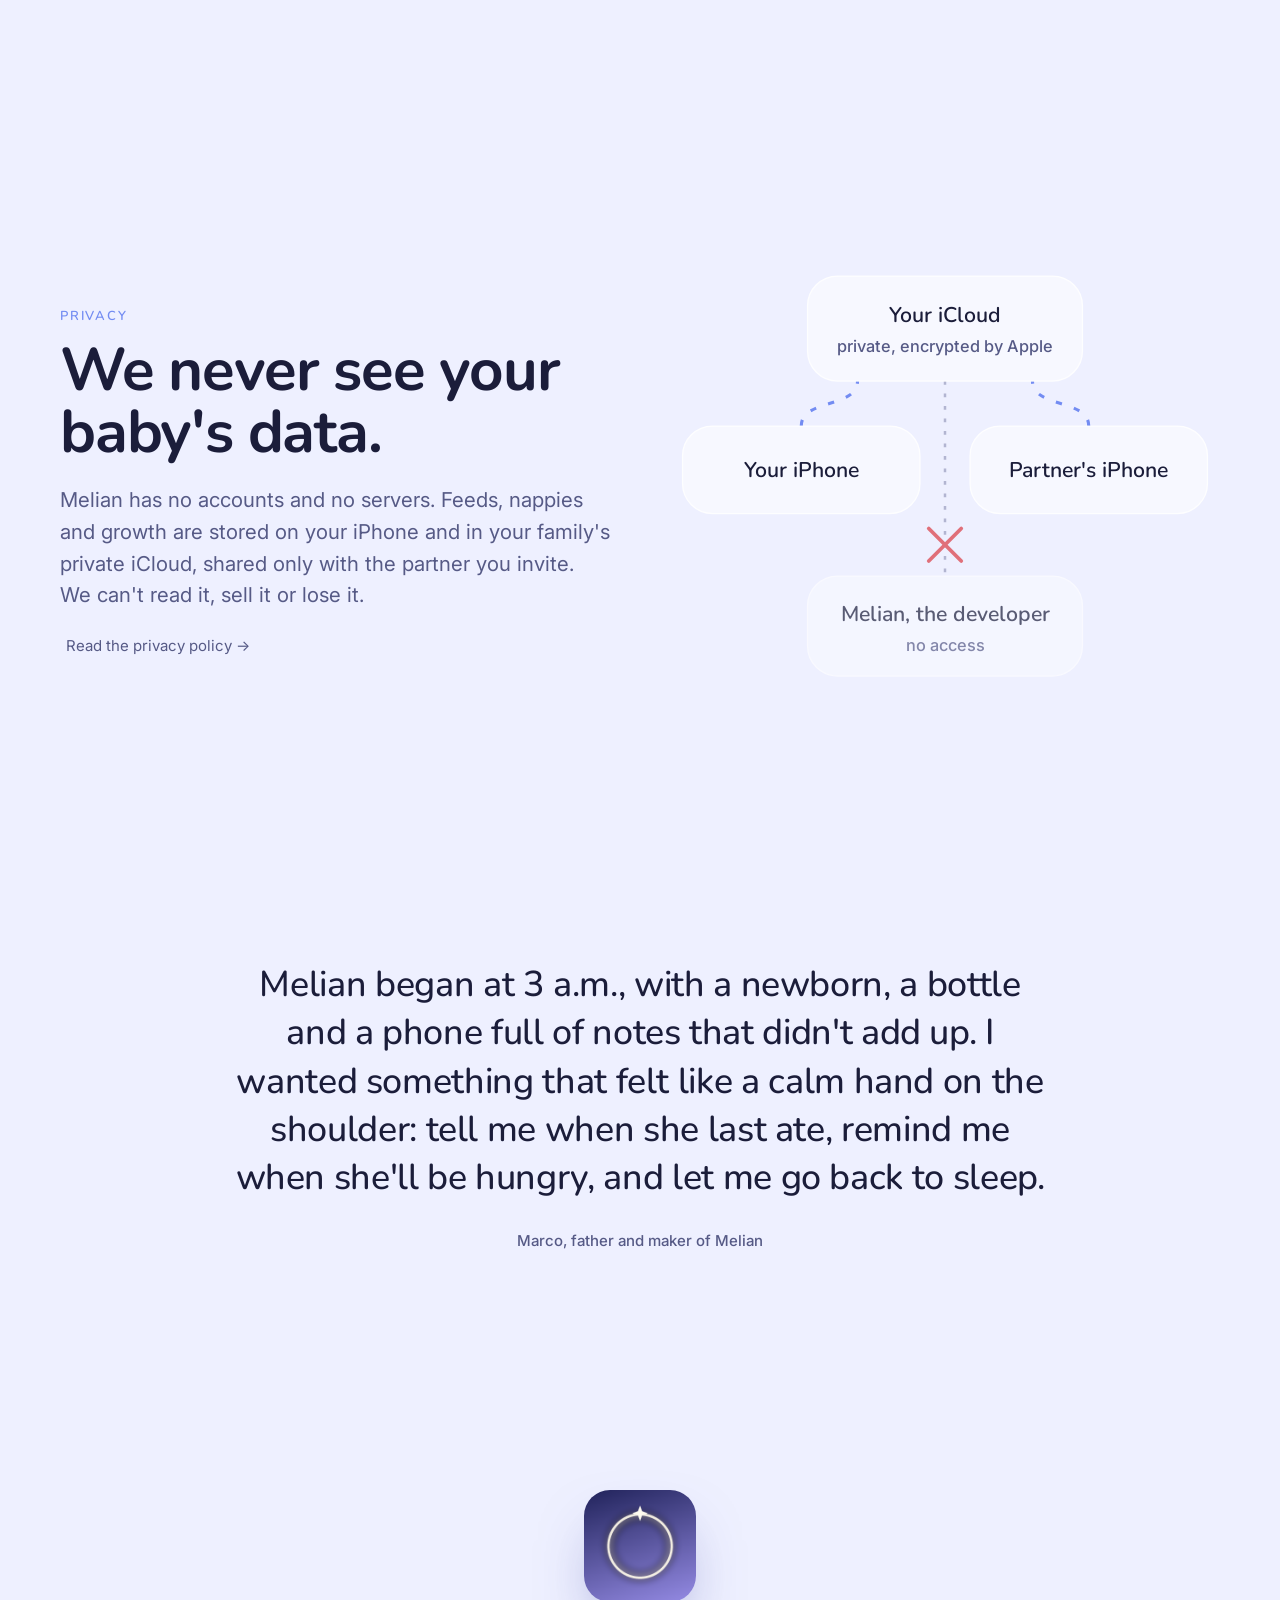
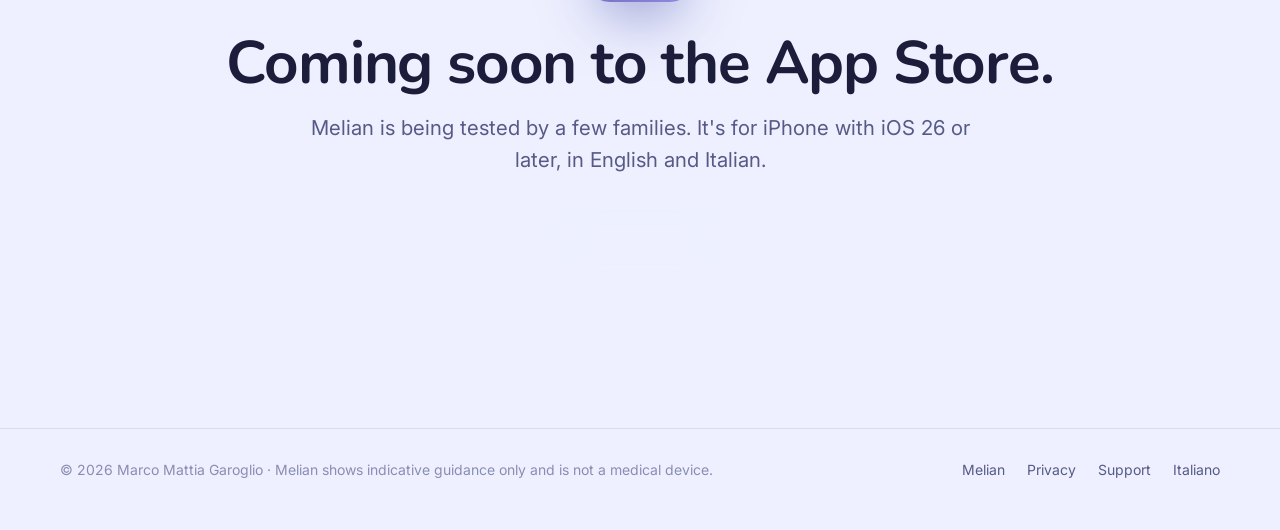
==== commit acf1adbb: "Fix phone layout on mobile and the drawn images - Story section on phones: the phone now sizes itsel" ====
--- a/index.html
+++ b/index.html
@@ -113,8 +113,7 @@
         <div class="timeline"><h4>Timeline</h4><ul></ul></div>
       </div>
       <div class="alarm" aria-hidden="true">
-        <div class="waves"><i></i><i></i><i></i></div>
-        <div class="bell"><svg viewBox="0 0 24 24" fill="currentColor"><path d="M12 2a6 6 0 0 0-6 6v4.3L4.3 15.6A1 1 0 0 0 5.2 17h13.6a1 1 0 0 0 .9-1.4L18 12.3V8a6 6 0 0 0-6-6Zm-2.6 16.5a2.7 2.7 0 0 0 5.2 0Z"/></svg></div>
+        <div class="bell"><span class="waves"><i></i><i></i><i></i></span><svg viewBox="0 0 24 24" fill="currentColor"><path d="M12 2a6 6 0 0 0-6 6v4.3L4.3 15.6A1 1 0 0 0 5.2 17h13.6a1 1 0 0 0 .9-1.4L18 12.3V8a6 6 0 0 0-6-6Zm-2.6 16.5a2.7 2.7 0 0 0 5.2 0Z"/></svg></div>
         <strong>Time for a feed</strong>
         <span>Vittoria · last fed 3h ago</span>
         <div class="btns"><b>Snooze</b><b>Fed</b></div>
@@ -204,15 +203,15 @@
         <p class="lead">Melian has no accounts and no servers. Feeds, nappies and growth are stored on your iPhone and in your family's private iCloud, shared only with the partner you invite. We can't read it, sell it or lose it.</p>
         <a class="ghost" href="privacy.html">Read the privacy policy →</a>
       </div>
-      <svg class="diagram reveal" viewBox="0 0 520 380" role="img" aria-label="We never see your baby's data.">
-        <path class="wire" d="M110 120 C 180 60, 200 60, 260 70"/>
-        <path class="wire" d="M410 120 C 340 60, 320 60, 260 70"/>
-        <path class="blocked" d="M260 110 L 260 260"/>
-        <line class="x" x1="246" y1="172" x2="274" y2="200"/><line class="x" x1="274" y1="172" x2="246" y2="200"/>
-        <g class="node"><rect x="190" y="30" width="140" height="80" rx="22"/><text x="260" y="66" text-anchor="middle">Your iCloud</text><text class="sub" x="260" y="88" text-anchor="middle">private, encrypted by Apple</text></g>
-        <g class="node"><rect x="30" y="120" width="160" height="70" rx="22"/><text x="110" y="161" text-anchor="middle">Your iPhone</text></g>
-        <g class="node"><rect x="330" y="120" width="160" height="70" rx="22"/><text x="410" y="161" text-anchor="middle">Partner's iPhone</text></g>
-        <g class="node" opacity=".7"><rect x="160" y="260" width="200" height="80" rx="22"/><text x="260" y="296" text-anchor="middle">Melian, the developer</text><text class="sub" x="260" y="318" text-anchor="middle">no access</text></g>
+      <svg class="diagram reveal" viewBox="0 0 440 360" role="img" aria-label="We never see your baby's data.">
+        <path class="wire" d="M105 140 C 105 118, 150 126, 150 104"/>
+        <path class="wire" d="M335 140 C 335 118, 290 126, 290 104"/>
+        <path class="blocked" d="M220 104 L 220 260"/>
+        <line class="x" x1="207" y1="222" x2="233" y2="248"/><line class="x" x1="233" y1="222" x2="207" y2="248"/>
+        <g class="node"><rect x="110" y="20" width="220" height="84" rx="24"/><text x="220" y="57" text-anchor="middle">Your iCloud</text><text class="sub" x="220" y="81" text-anchor="middle">private, encrypted by Apple</text></g>
+        <g class="node"><rect x="10" y="140" width="190" height="70" rx="24"/><text x="105" y="181" text-anchor="middle">Your iPhone</text></g>
+        <g class="node"><rect x="240" y="140" width="190" height="70" rx="24"/><text x="335" y="181" text-anchor="middle">Partner's iPhone</text></g>
+        <g class="node" opacity=".7"><rect x="110" y="260" width="220" height="80" rx="24"/><text x="220" y="296" text-anchor="middle">Melian, the developer</text><text class="sub" x="220" y="320" text-anchor="middle">no access</text></g>
       </svg>
     </div>
   </section>
--- a/assets/style.css
+++ b/assets/style.css
@@ -165,6 +165,7 @@
 @media (max-width: 900px) {
   .hero .wrap { grid-template-columns: 1fr; text-align: left; }
   .hero .stage { min-height: 600px; }
+  .scroll-hint { display: none; }
 }
 
 /* ---------- Phone (a live HTML copy of the Today screen) ---------- */
@@ -175,8 +176,8 @@
   border-radius: calc(56px * var(--s)); padding: calc(11px * var(--s));
   background: linear-gradient(145deg, #2a2d52, #0f1027 60%, #2b2d55);
   box-shadow: 0 60px 120px -40px rgba(40, 44, 130, .55), 0 0 0 1px rgba(255, 255, 255, .08) inset, 0 2px 0 rgba(255, 255, 255, .15) inset;
-  transform-style: preserve-3d; will-change: transform;
-}
+}
+.hero .phone { will-change: transform; }
 .phone::before { /* side light that follows the tilt */
   content: ""; position: absolute; inset: 0; border-radius: inherit; pointer-events: none; z-index: 5;
   background: radial-gradient(120% 60% at var(--lx, 30%) var(--ly, 0%), rgba(255, 255, 255, .22), transparent 60%);
@@ -195,9 +196,9 @@
 }
 .island .ic, .island .t { opacity: 0; transition: opacity .3s; font-weight: 600; font-size: 1.15em; }
 .island .ic { color: var(--feed); }
-.phone.live .island { width: 18em; }
+.phone.live .island { width: 15em; }
 .phone.live .island .ic, .phone.live .island .t { opacity: 1; transition-delay: .25s; }
-.status { display: flex; justify-content: space-between; padding: 1.6em 2.6em 0; font: 600 1.45em var(--text); height: 4.4em; }
+.status { display: flex; justify-content: space-between; padding: 1.6em 2.2em 0; font: 600 1.35em var(--text); height: 4.4em; }
 .status .bars { display: flex; gap: .3em; align-items: center; }
 .status .bars i { width: 1.6em; height: .9em; border-radius: .3em; border: 1px solid currentColor; display: block; position: relative; }
 .status .bars i::after { content: ""; position: absolute; inset: 1px; right: 20%; background: currentColor; border-radius: .15em; }
@@ -263,7 +264,7 @@
 /* alarm overlay (story step 2) */
 .alarm {
   position: absolute; inset: 0; z-index: 3; display: grid; place-content: center; text-align: center; gap: 1.2em;
-  background: radial-gradient(circle at 50% 40%, rgba(115, 140, 242, .55), rgba(20, 22, 60, .92) 70%);
+  background: radial-gradient(circle at 50% 38%, #5d6fd0, #1c1e4f 62%, #121335);
   color: #fff; opacity: 0; pointer-events: none; transition: opacity .6s var(--ease);
 }
 .alarm .bell { width: 8em; height: 8em; margin: 0 auto; border-radius: 50%; display: grid; place-items: center; background: rgba(255, 255, 255, .14); }
@@ -273,8 +274,9 @@
 .alarm .btns { display: flex; gap: 1em; justify-content: center; margin-top: 1em; }
 .alarm .btns b { padding: 1em 2.2em; border-radius: 2em; background: rgba(255, 255, 255, .18); font-size: 1.3em; }
 .alarm .btns b:last-child { background: #fff; color: #2c2f6e; }
-.alarm .waves { position: absolute; inset: 0; display: grid; place-items: center; pointer-events: none; }
-.alarm .waves i { position: absolute; width: 8em; height: 8em; border-radius: 50%; border: 2px solid rgba(255, 255, 255, .5); top: calc(50% - 7.4em); left: calc(50% - 4em); }
+.alarm .bell { position: relative; }
+.alarm .waves { position: absolute; inset: 0; pointer-events: none; }
+.alarm .waves i { position: absolute; inset: 0; border-radius: 50%; border: 2px solid rgba(255, 255, 255, .5); opacity: 0; }
 
 /* ---------- Story: one pinned phone, four chapters ---------- */
 
@@ -324,14 +326,19 @@
 
 @media (max-width: 900px) {
   .story { height: 420vh; }
-  .story .wrap { grid-template-columns: 1fr; gap: 0; align-content: center; }
-  .story .phones { height: 52vh; }
-  .story .phones .phone { --s: .62; }
-  .story .partner { --s: .55; }
-  .story .sync { width: 140px; }
-  .chapters { min-height: 230px; }
-  .chapter h2 { font-size: 30px; margin: 6px 0 8px; }
-  .chapter p { font-size: 16px; margin: 0; }
+  .story .pin { height: 100vh; height: 100svh; align-items: stretch; }
+  .story .wrap { grid-template-columns: 1fr; grid-template-rows: minmax(0, 1fr) auto; gap: 0; padding-top: 64px; padding-bottom: 28px; }
+  .story .phones { height: auto; min-height: 0; align-self: stretch; }
+  .story .phones .phone { --s: var(--fit, .5); }
+  .story .phones .partner { --s: calc(var(--fit, .5) * .9); }
+  .story[data-step="3"] .main-phone { translate: -30% 0; }
+  .story[data-step="3"] .partner { translate: 30% 4%; }
+  .story .sync { width: 120px; }
+  .chapters { min-height: 0; display: grid; }
+  .chapter { position: static; grid-area: 1 / 1; }
+  .chapter h2 { font-size: 28px; margin: 4px 0 8px; }
+  .chapter p { font-size: 16px; line-height: 1.5; margin: 0; }
+  .progress { margin-top: 18px; }
 }
 
 /* ---------- Principles ---------- */
@@ -361,8 +368,9 @@
 .privacy-band h2 { margin: 14px 0 20px; }
 .diagram { width: 100%; height: auto; overflow: visible; }
 .diagram .node rect { fill: var(--glass); stroke: var(--glass-edge); }
-.diagram text { fill: var(--ink); font: 600 15px var(--round); }
-.diagram text.sub { fill: var(--ink-2); font: 500 12px var(--text); }
+.diagram { max-width: 560px; justify-self: center; }
+.diagram text { fill: var(--ink); font: 600 17px var(--round); }
+.diagram text.sub { fill: var(--ink-2); font: 500 13px var(--text); }
 .diagram .wire { fill: none; stroke: var(--feed); stroke-width: 2.5; stroke-dasharray: 5 10; animation: flow 1.2s linear infinite; }
 .diagram .blocked { stroke: var(--ink-3); stroke-dasharray: 3 7; stroke-width: 2; fill: none; opacity: .6; }
 .diagram .x { stroke: #e0707a; stroke-width: 3; stroke-linecap: round; }
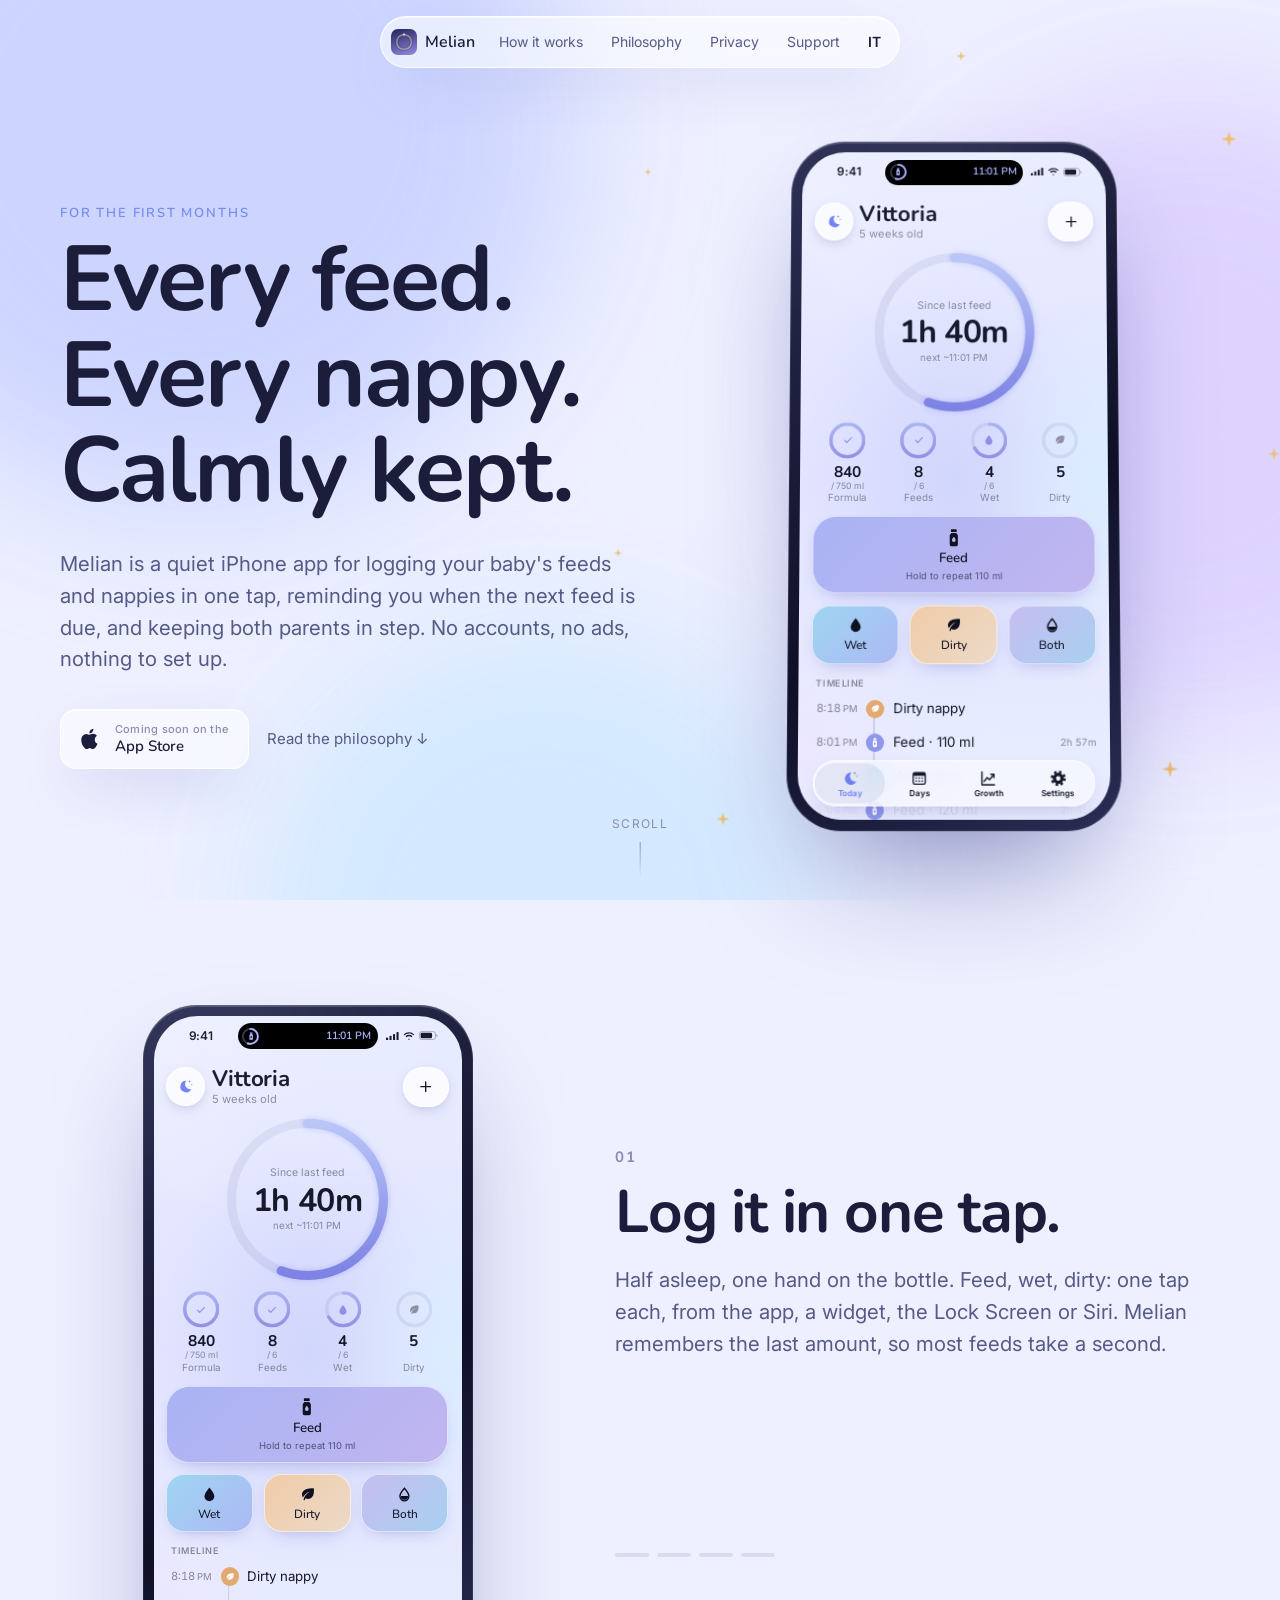
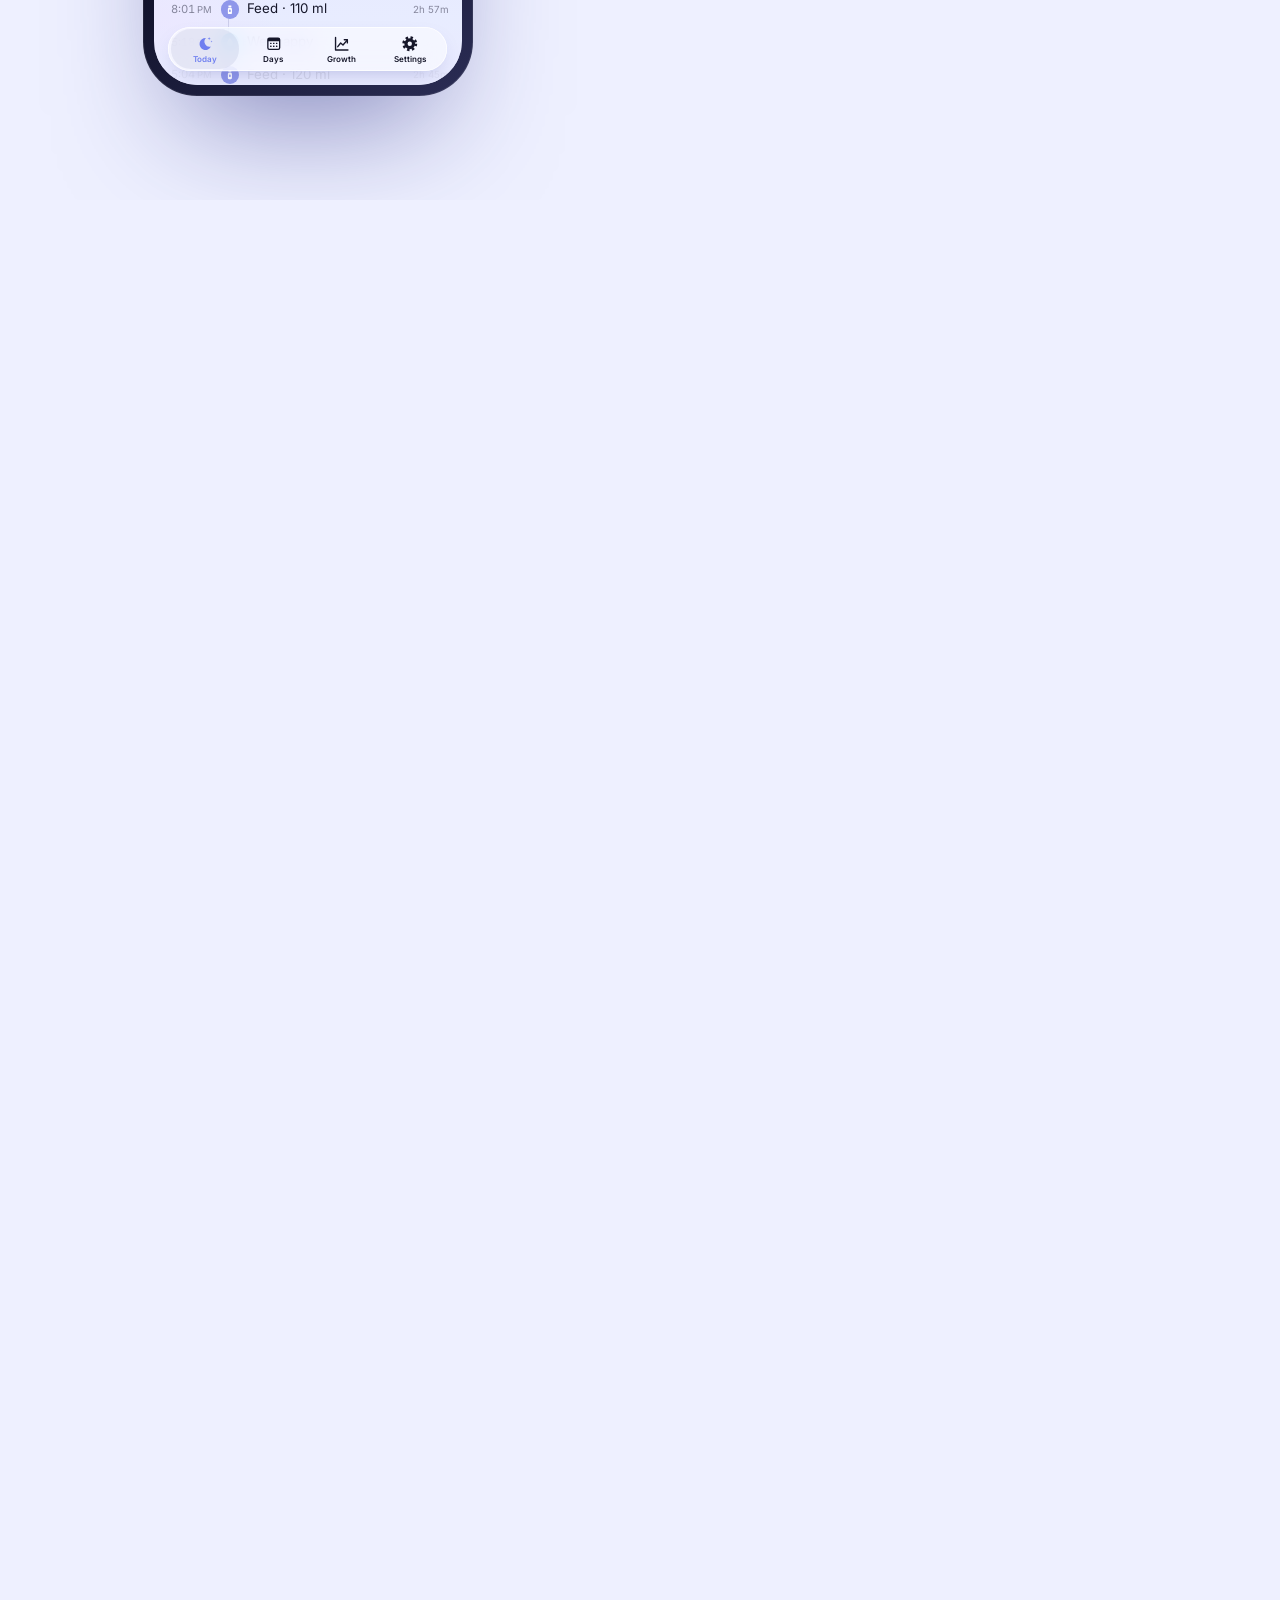
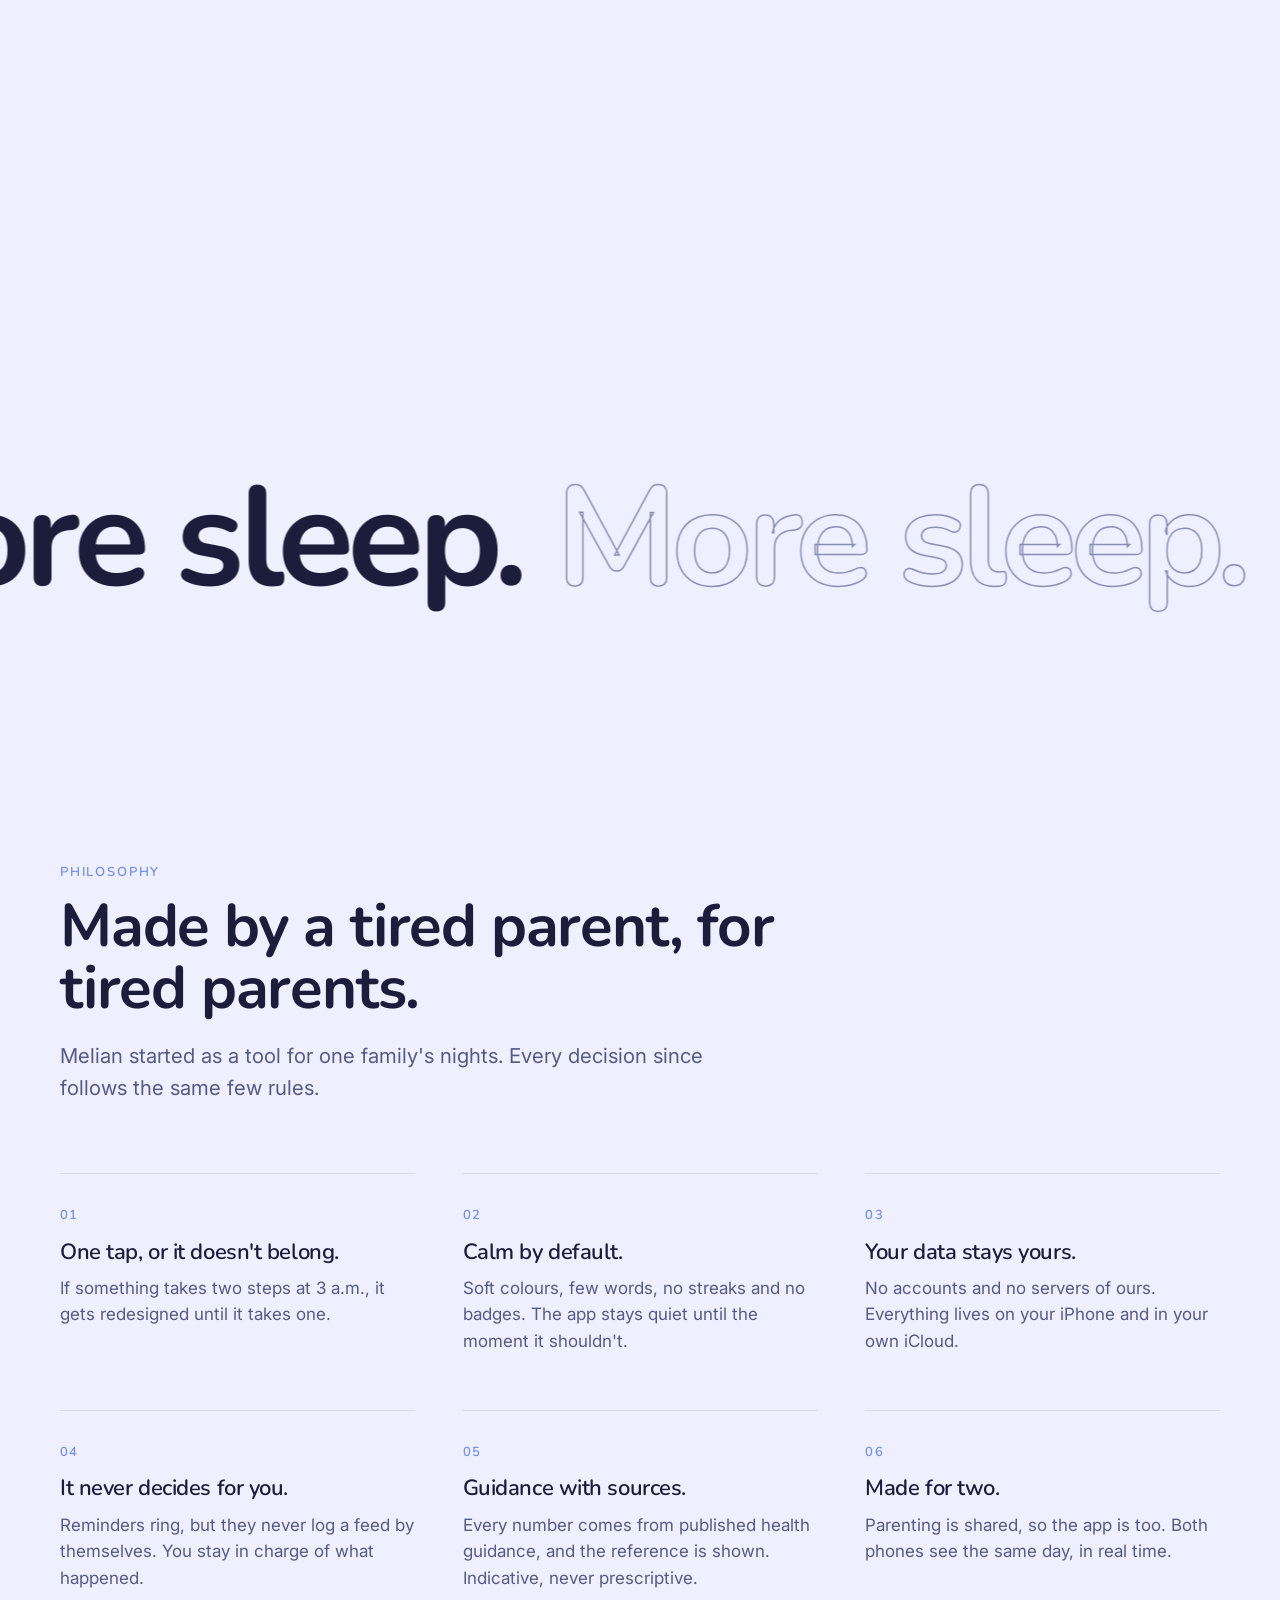
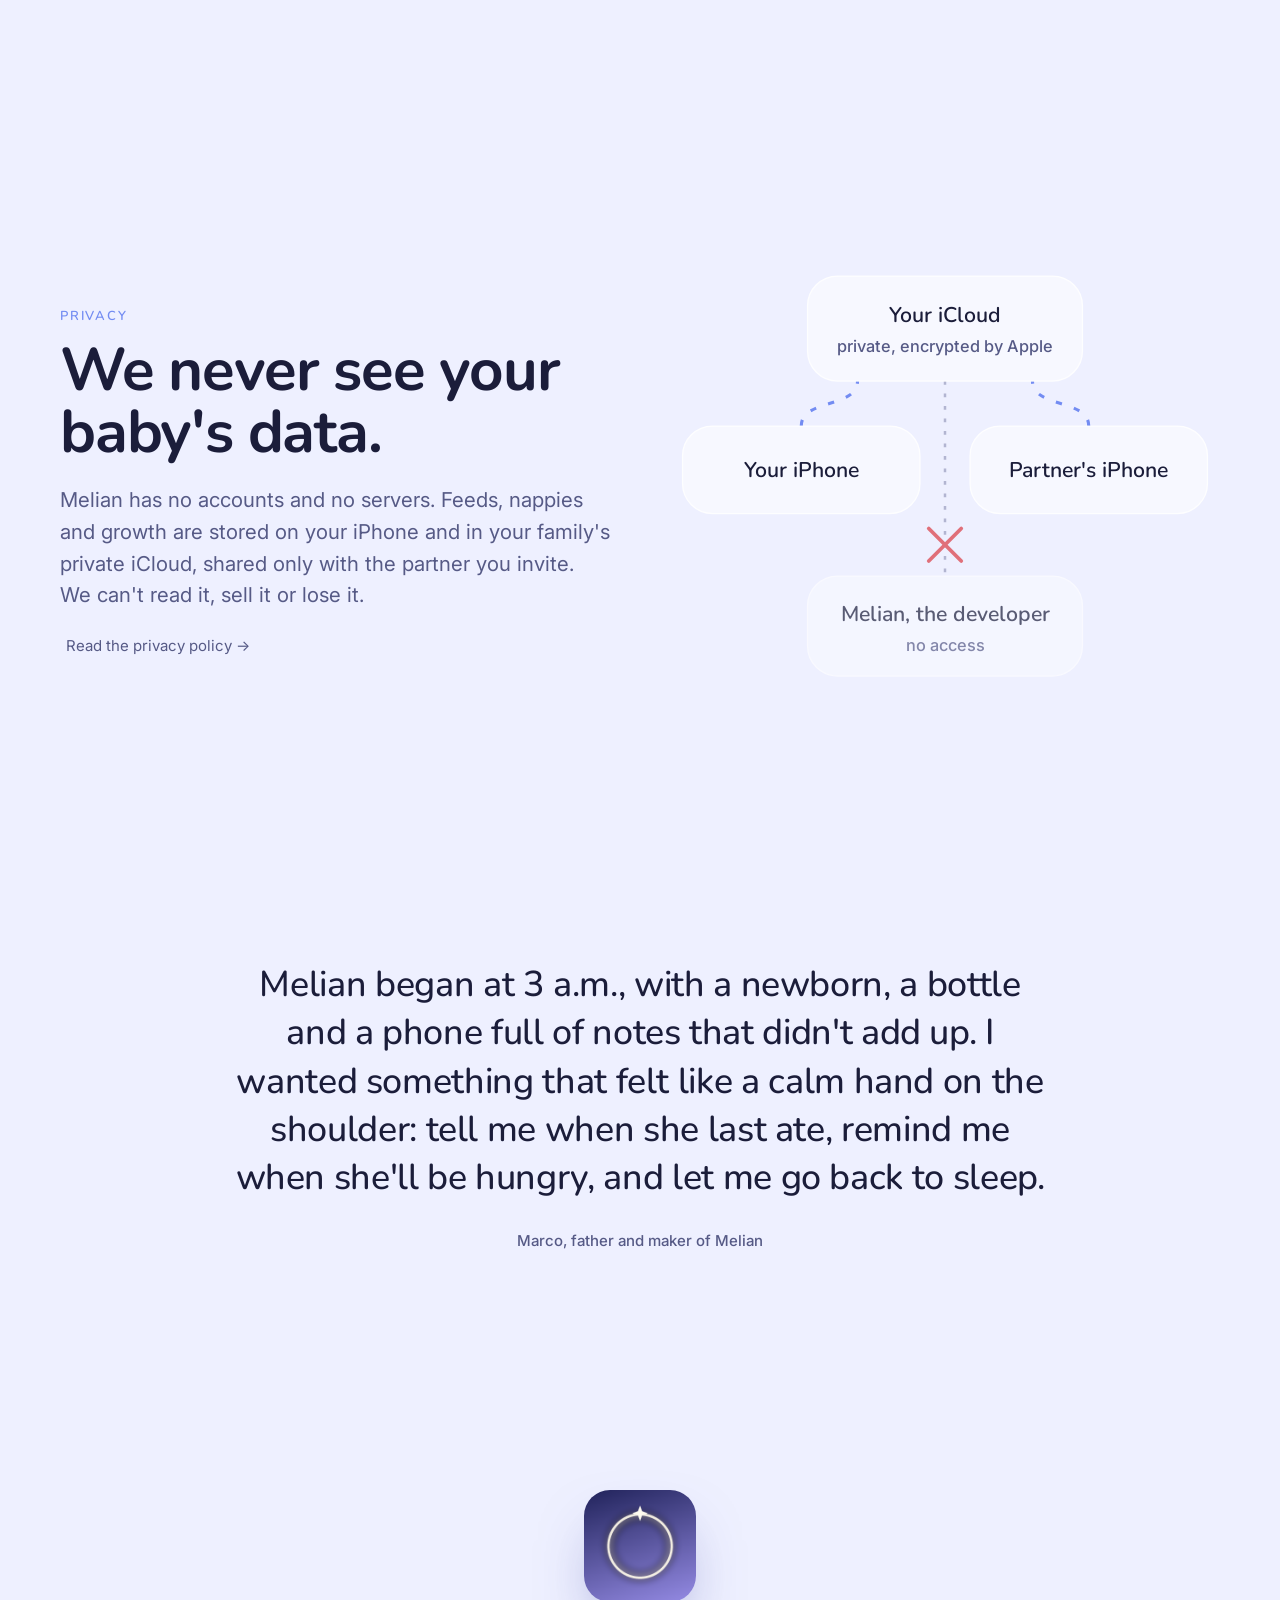
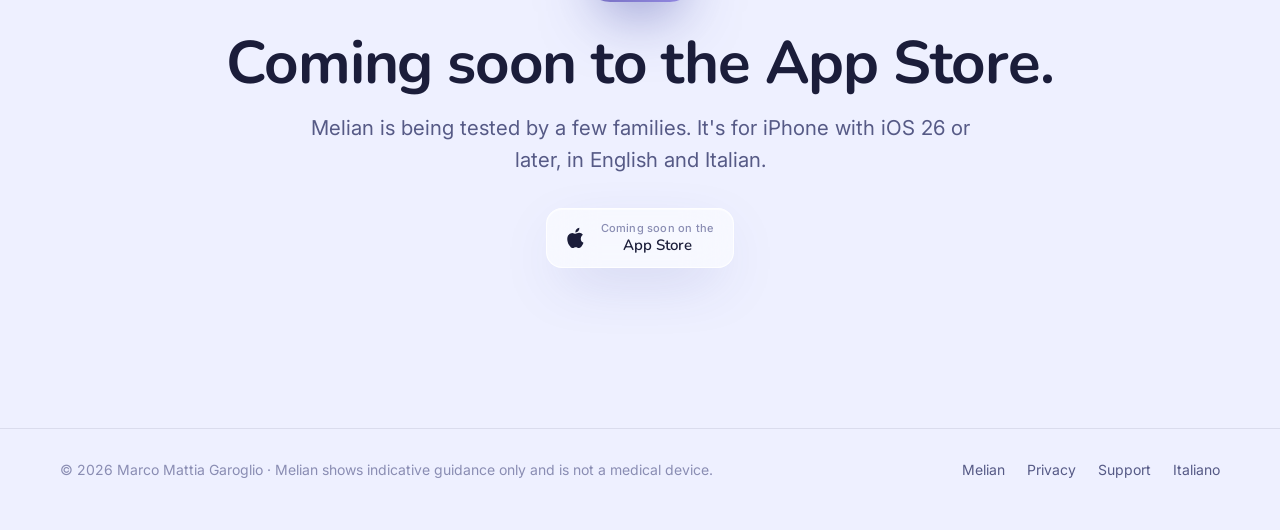
==== commit a1bb694c: "Phones redrawn from the real app The Today screen is rebuilt from the app's measurements (440 x 956 " ====
--- a/index.html
+++ b/index.html
@@ -32,6 +32,10 @@
 </nav>
 
 <main>
+  <svg width="0" height="0" style="position:absolute" aria-hidden="true"><defs>
+    <linearGradient id="melianRing" x1="0" y1="0" x2="1" y2="0"><stop offset="0" stop-color="#7d82e4"/><stop offset="1" stop-color="#b7c3f8"/></linearGradient>
+    <linearGradient id="melianMini" x1="0" y1="0" x2="1" y2="0"><stop offset="0" stop-color="#9690e4"/><stop offset="1" stop-color="#aab3f2"/></linearGradient>
+  </defs></svg>
   <section class="hero" id="top">
     <div class="wrap">
       <div>
@@ -44,33 +48,39 @@
         <div class="stars" aria-hidden="true"></div>
         <div class="phone hero-phone" data-live>
     <div class="screen">
-      <div class="island"><span class="ic"><svg width="12" height="12" viewBox="0 0 24 24" fill="currentColor"><path d="M9 2h6v2.2l1.4 2.3c.4.6.6 1.3.6 2V20a2 2 0 0 1-2 2H9a2 2 0 0 1-2-2V8.5c0-.7.2-1.4.6-2L9 4.2Z"/></svg></span><span class="t"></span></div>
-      <div class="status"><span>9:41</span><span class="bars"><i></i></span></div>
-      <div class="app">
-        <header>
-          <span class="round-btn" aria-hidden="true"><svg viewBox="0 0 24 24" fill="currentColor"><path d="M14.5 3.2a8.6 8.6 0 1 0 6.3 12.6A7.2 7.2 0 0 1 14.5 3.2Z"/><path d="m18.6 2.5.5 1.6 1.6.5-1.6.5-.5 1.6-.5-1.6-1.6-.5 1.6-.5Z"/><path d="m21.4 7.4.3 1 1 .3-1 .3-.3 1-.3-1-1-.3 1-.3Z"/></svg></span>
+      <div class="island"><span class="li-ring"><svg class="isl" viewBox="0 0 22.4 22.4" aria-hidden="true"><circle class="track" cx="11.2" cy="11.2" r="10" stroke-width="2.4"/><circle class="bar" cx="11.2" cy="11.2" r="10" stroke-width="2.4"/></svg><svg viewBox="0 0 24 24" fill="currentColor"><path fill-rule="evenodd" d="M9.2 1.5h5.6c.5 0 .8.4.8.8v1.9c0 .5-.3.8-.8.8H9.2c-.5 0-.8-.3-.8-.8V2.3c0-.4.3-.8.8-.8ZM9 6h6l1.6 2.3c.3.4.4.9.4 1.4v10.1a2.7 2.7 0 0 1-2.7 2.7H9.7A2.7 2.7 0 0 1 7 19.8V9.7c0-.5.1-1 .4-1.4Zm3 4.6s-2.3 2.6-2.3 4.1a2.3 2.3 0 0 0 4.6 0c0-1.5-2.3-4.1-2.3-4.1Z"/></svg></span><span class="li-t" data-next></span></div>
+      <div class="status"><span class="clock" data-clock>9:41</span><span class="sb"><svg viewBox="0 0 18 12" fill="currentColor"><rect x="0" y="8" width="3" height="4" rx="1"/><rect x="5" y="5.5" width="3" height="6.5" rx="1"/><rect x="10" y="3" width="3" height="9" rx="1"/><rect x="15" y="0" width="3" height="12" rx="1"/></svg><svg viewBox="0 0 17 12" fill="currentColor"><path d="M8.5 2.3c2.4 0 4.6.9 6.3 2.5l1.3-1.3A10.8 10.8 0 0 0 8.5.4 10.8 10.8 0 0 0 .9 3.5l1.3 1.3a9 9 0 0 1 6.3-2.5Zm0 3.7c1.4 0 2.6.5 3.6 1.4l1.3-1.3a7 7 0 0 0-9.8 0l1.3 1.3c1-.9 2.2-1.4 3.6-1.4Zm0 3.6c-.5 0-1 .2-1.3.5l1.3 1.4 1.3-1.4c-.3-.3-.8-.5-1.3-.5Z"/></svg><svg viewBox="0 0 28 13" fill="none"><rect x=".6" y=".6" width="23.8" height="11.8" rx="3.6" stroke="currentColor" stroke-opacity=".4" stroke-width="1.1"/><rect x="2.4" y="2.4" width="17" height="8.2" rx="2" fill="currentColor"/><path d="M25.9 4.4v4.2a2.2 2.2 0 0 0 0-4.2Z" fill="currentColor" fill-opacity=".45"/></svg></span></div>
+      <div class="today">
+        <header class="top">
+          <span class="g-btn moon"><svg viewBox="0 0 24 24" fill="currentColor"><path d="M13.6 4.1a8.2 8.2 0 1 0 6.9 11.6 7 7 0 0 1-6.9-11.6Z"/><path d="m18 2.6.55 1.7 1.75.55-1.75.55L18 7.1l-.55-1.7-1.75-.55 1.75-.55Z"/><path d="m21.3 7.6.35 1.05 1.05.35-1.05.35-.35 1.05-.35-1.05-1.05-.35 1.05-.35Z"/></svg></span>
           <div class="who"><b>Vittoria</b><span>5 weeks old</span></div>
-          <span class="round-btn plus" aria-hidden="true">+</span>
+          <span class="g-btn plus"><svg viewBox="0 0 24 24" fill="none" stroke="currentColor" stroke-width="2.1" stroke-linecap="round"><path d="M12 4.5v15M4.5 12h15"/></svg></span>
         </header>
-        <div class="ring">
-          <svg viewBox="0 0 100 100" aria-hidden="true">
-            <defs><linearGradient id="ringGrad" x1="0" y1="0" x2="1" y2="1"><stop offset="0" stop-color="#9e8ce0"/><stop offset="1" stop-color="#738cf2"/></linearGradient></defs>
-            <circle class="track" cx="50" cy="50" r="46" fill="none" stroke-width="5"/>
-            <circle class="bar" cx="50" cy="50" r="46" fill="none" stroke-width="5"/>
-          </svg>
-          <div class="label"><small>Since last feed</small><strong>1h 40m</strong><em></em></div>
+        <div class="big">
+          <svg class="bring" viewBox="0 0 230.0 230.0" aria-hidden="true"><circle class="track" cx="115.0" cy="115.0" r="108.5" stroke-width="13"/><circle class="bar" cx="115.0" cy="115.0" r="108.5" stroke-width="13"/></svg>
+          <div class="label"><small>Since last feed</small><strong data-since>1h 40m</strong><em data-nextline></em></div>
         </div>
         <div class="minis">
-          <div class="mini" data-k="formula"><svg viewBox="0 0 36 36"><circle class="t" cx="18" cy="18" r="15"/><circle class="b" cx="18" cy="18" r="15" stroke="#738cf2"/></svg><strong>0</strong><span>Formula</span></div><div class="mini" data-k="feeds"><svg viewBox="0 0 36 36"><circle class="t" cx="18" cy="18" r="15"/><circle class="b" cx="18" cy="18" r="15" stroke="#9e8ce0"/></svg><strong>0</strong><span>Feeds</span></div><div class="mini" data-k="wet"><svg viewBox="0 0 36 36"><circle class="t" cx="18" cy="18" r="15"/><circle class="b" cx="18" cy="18" r="15" stroke="#54b3db"/></svg><strong>0</strong><span>Wet</span></div><div class="mini" data-k="dirty"><svg viewBox="0 0 36 36"><circle class="t" cx="18" cy="18" r="15"/><circle class="b" cx="18" cy="18" r="15" stroke="#dba366"/></svg><strong>0</strong><span>Dirty</span></div>
-        </div>
-        <div class="actions">
-          <button class="act feed" data-kind="feed"><svg viewBox="0 0 24 24" fill="currentColor"><path d="M9 2h6v2.2l1.4 2.3c.4.6.6 1.3.6 2V20a2 2 0 0 1-2 2H9a2 2 0 0 1-2-2V8.5c0-.7.2-1.4.6-2L9 4.2Z"/></svg><span>Feed</span><small>Tap to log 110 ml</small></button>
-          <button class="act wet" data-kind="wet"><svg viewBox="0 0 24 24" fill="currentColor"><path d="M12 2.5S5 10 5 14.6A7 7 0 0 0 19 14.6C19 10 12 2.5 12 2.5Z"/></svg><span>Wet</span></button>
-          <button class="act dirty" data-kind="dirty"><svg viewBox="0 0 24 24" fill="currentColor"><path d="M20.5 3.5S8 2.6 4.8 9.6c-1.6 3.5-.4 7 1.6 8.6C9.7 13 13.5 10.6 16 9.6c-3.4 2-6.8 5.4-8.6 9.6 3.6 1.4 8.3.6 10.8-3.6 2.6-4.3 2.3-12.1 2.3-12.1Z"/></svg><span>Dirty</span></button>
-          <button class="act both" data-kind="both"><svg viewBox="0 0 24 24" fill="none" stroke="currentColor" stroke-width="2"><path d="M12 3S5.5 10.2 5.5 14.6a6.5 6.5 0 0 0 13 0C18.5 10.2 12 3 12 3Z"/><path fill="currentColor" stroke="none" d="M5.6 14h12.8a6.5 6.5 0 0 1-12.8 0Z"/></svg><span>Both</span></button>
-        </div>
-        <div class="timeline"><h4>Timeline</h4><ul></ul></div>
-      </div>
+          <div class="mini" data-k="formula" data-goal="750">
+            <span class="mr"><svg class="mring" viewBox="0 0 47.5 47.5" aria-hidden="true"><circle class="track" cx="23.75" cy="23.75" r="21.5" stroke-width="4.5"/><circle class="bar" cx="23.75" cy="23.75" r="21.5" stroke-width="4.5"/></svg><i class="ic"><svg viewBox="0 0 24 24" fill="currentColor"><path fill-rule="evenodd" d="M9.2 1.5h5.6c.5 0 .8.4.8.8v1.9c0 .5-.3.8-.8.8H9.2c-.5 0-.8-.3-.8-.8V2.3c0-.4.3-.8.8-.8ZM9 6h6l1.6 2.3c.3.4.4.9.4 1.4v10.1a2.7 2.7 0 0 1-2.7 2.7H9.7A2.7 2.7 0 0 1 7 19.8V9.7c0-.5.1-1 .4-1.4Zm3 4.6s-2.3 2.6-2.3 4.1a2.3 2.3 0 0 0 4.6 0c0-1.5-2.3-4.1-2.3-4.1Z"/></svg></i><i class="ok"><svg viewBox="0 0 24 24" fill="none" stroke="currentColor" stroke-width="2.2" stroke-linecap="round" stroke-linejoin="round"><path d="m5 12.5 4.5 4.5L19 7"/></svg></i></span>
+            <strong>0</strong><small>/ 750 ml</small><span>Formula</span></div><div class="mini" data-k="feeds" data-goal="6">
+            <span class="mr"><svg class="mring" viewBox="0 0 47.5 47.5" aria-hidden="true"><circle class="track" cx="23.75" cy="23.75" r="21.5" stroke-width="4.5"/><circle class="bar" cx="23.75" cy="23.75" r="21.5" stroke-width="4.5"/></svg><i class="ic"><svg viewBox="0 0 24 24" fill="currentColor"><path fill-rule="evenodd" d="M9.2 1.5h5.6c.5 0 .8.4.8.8v1.9c0 .5-.3.8-.8.8H9.2c-.5 0-.8-.3-.8-.8V2.3c0-.4.3-.8.8-.8ZM9 6h6l1.6 2.3c.3.4.4.9.4 1.4v10.1a2.7 2.7 0 0 1-2.7 2.7H9.7A2.7 2.7 0 0 1 7 19.8V9.7c0-.5.1-1 .4-1.4Zm3 4.6s-2.3 2.6-2.3 4.1a2.3 2.3 0 0 0 4.6 0c0-1.5-2.3-4.1-2.3-4.1Z"/></svg></i><i class="ok"><svg viewBox="0 0 24 24" fill="none" stroke="currentColor" stroke-width="2.2" stroke-linecap="round" stroke-linejoin="round"><path d="m5 12.5 4.5 4.5L19 7"/></svg></i></span>
+            <strong>0</strong><small>/ 6</small><span>Feeds</span></div><div class="mini" data-k="wet" data-goal="6">
+            <span class="mr"><svg class="mring" viewBox="0 0 47.5 47.5" aria-hidden="true"><circle class="track" cx="23.75" cy="23.75" r="21.5" stroke-width="4.5"/><circle class="bar" cx="23.75" cy="23.75" r="21.5" stroke-width="4.5"/></svg><i class="ic"><svg viewBox="0 0 24 24" fill="currentColor"><path d="M12 2.2S5 10.1 5 14.8a7 7 0 0 0 14 0C19 10.1 12 2.2 12 2.2Z"/></svg></i><i class="ok"><svg viewBox="0 0 24 24" fill="none" stroke="currentColor" stroke-width="2.2" stroke-linecap="round" stroke-linejoin="round"><path d="m5 12.5 4.5 4.5L19 7"/></svg></i></span>
+            <strong>0</strong><small>/ 6</small><span>Wet</span></div><div class="mini" data-k="dirty" data-goal="">
+            <span class="mr"><svg class="mring" viewBox="0 0 47.5 47.5" aria-hidden="true"><circle class="track" cx="23.75" cy="23.75" r="21.5" stroke-width="4.5"/><circle class="bar" cx="23.75" cy="23.75" r="21.5" stroke-width="4.5"/></svg><i class="ic"><svg viewBox="0 0 24 24" fill="currentColor"><path d="M21.2 3.2c-6.6-.4-12.6.5-15.6 4.7C3.7 10.6 3.9 14 5.6 16.4c.6-1.2 1.5-2.6 2.9-4 1.9-1.9 4.3-3.4 7-4.5-2.4 1.5-4.6 3.3-6.2 5.4-1.5 2-2.5 4.2-3 6.7l1.9.3c.2-1 .5-1.9.9-2.8 2.7 1.6 6.6 1.6 9.3-1.3 3.1-3.4 3.2-8.2 2.8-13Z"/></svg></i><i class="ok"><svg viewBox="0 0 24 24" fill="none" stroke="currentColor" stroke-width="2.2" stroke-linecap="round" stroke-linejoin="round"><path d="m5 12.5 4.5 4.5L19 7"/></svg></i></span>
+            <strong>0</strong><small>&nbsp;</small><span>Dirty</span></div>
+        </div>
+        <button class="act feed" data-kind="feed"><svg viewBox="0 0 24 24" fill="currentColor"><path fill-rule="evenodd" d="M9.2 1.5h5.6c.5 0 .8.4.8.8v1.9c0 .5-.3.8-.8.8H9.2c-.5 0-.8-.3-.8-.8V2.3c0-.4.3-.8.8-.8ZM9 6h6l1.6 2.3c.3.4.4.9.4 1.4v10.1a2.7 2.7 0 0 1-2.7 2.7H9.7A2.7 2.7 0 0 1 7 19.8V9.7c0-.5.1-1 .4-1.4Zm3 4.6s-2.3 2.6-2.3 4.1a2.3 2.3 0 0 0 4.6 0c0-1.5-2.3-4.1-2.3-4.1Z"/></svg><b>Feed</b><small>Hold to repeat 110 ml</small></button>
+        <div class="nappies">
+          <button class="act wet" data-kind="wet"><svg viewBox="0 0 24 24" fill="currentColor"><path d="M12 2.2S5 10.1 5 14.8a7 7 0 0 0 14 0C19 10.1 12 2.2 12 2.2Z"/></svg><b>Wet</b></button>
+          <button class="act dirty" data-kind="dirty"><svg viewBox="0 0 24 24" fill="currentColor"><path d="M21.2 3.2c-6.6-.4-12.6.5-15.6 4.7C3.7 10.6 3.9 14 5.6 16.4c.6-1.2 1.5-2.6 2.9-4 1.9-1.9 4.3-3.4 7-4.5-2.4 1.5-4.6 3.3-6.2 5.4-1.5 2-2.5 4.2-3 6.7l1.9.3c.2-1 .5-1.9.9-2.8 2.7 1.6 6.6 1.6 9.3-1.3 3.1-3.4 3.2-8.2 2.8-13Z"/></svg><b>Dirty</b></button>
+          <button class="act both" data-kind="both"><svg viewBox="0 0 24 24"><path fill="none" stroke="currentColor" stroke-width="1.9" d="M12 3.2S5.6 10.4 5.6 14.8a6.4 6.4 0 0 0 12.8 0C18.4 10.4 12 3.2 12 3.2Z"/><path fill="currentColor" d="M6.6 14.2h10.8a5.4 5.4 0 0 1-10.8 0Z"/></svg><b>Both</b></button>
+        </div>
+        <h4 class="tl-h">Timeline</h4>
+        <ul class="tl"></ul>
+      </div>
+      <nav class="tabbar" aria-hidden="true"><span class="tab on"><svg viewBox="0 0 24 24" fill="currentColor"><path d="M13.6 4.1a8.2 8.2 0 1 0 6.9 11.6 7 7 0 0 1-6.9-11.6Z"/><path d="m18 2.6.55 1.7 1.75.55-1.75.55L18 7.1l-.55-1.7-1.75-.55 1.75-.55Z"/><path d="m21.3 7.6.35 1.05 1.05.35-1.05.35-.35 1.05-.35-1.05-1.05-.35 1.05-.35Z"/></svg><b>Today</b></span><span class="tab"><svg viewBox="0 0 24 24" fill="currentColor"><path fill-rule="evenodd" d="M6 3.5h12A3 3 0 0 1 21 6.5v11a3 3 0 0 1-3 3H6a3 3 0 0 1-3-3v-11a3 3 0 0 1 3-3Zm-1.2 5v9c0 .7.5 1.2 1.2 1.2h12c.7 0 1.2-.5 1.2-1.2v-9Z"/><g><rect x="7" y="10.5" width="2" height="2" rx=".5"/><rect x="11" y="10.5" width="2" height="2" rx=".5"/><rect x="15" y="10.5" width="2" height="2" rx=".5"/><rect x="7" y="14.5" width="2" height="2" rx=".5"/><rect x="11" y="14.5" width="2" height="2" rx=".5"/><rect x="15" y="14.5" width="2" height="2" rx=".5"/></g></svg><b>Days</b></span><span class="tab"><svg viewBox="0 0 24 24" fill="none" stroke="currentColor" stroke-width="1.9" stroke-linecap="round" stroke-linejoin="round"><path d="M3.5 3.5v17h17"/><path d="m6.5 16 4-5 3.2 2.8L19.5 7"/><path d="M15.5 6.6h4.2v4.2"/></svg><b>Growth</b></span><span class="tab"><svg viewBox="0 0 24 24" fill="currentColor"><circle cx="12" cy="12" r="8.4" fill="none" stroke="currentColor" stroke-width="3.6" stroke-dasharray="3.3 3.3"/><path fill-rule="evenodd" d="M12 4.6a7.4 7.4 0 1 1 0 14.8 7.4 7.4 0 0 1 0-14.8Zm0 4.4a3 3 0 1 0 0 6 3 3 0 0 0 0-6Z"/></svg><b>Settings</b></span></nav>
     </div>
   </div>
         <p class="sr">Try it: tap the buttons on the phone.</p>
@@ -85,71 +95,120 @@
         <div class="phones">
           <div class="phone main-phone" data-live>
     <div class="screen">
-      <div class="island"><span class="ic"><svg width="12" height="12" viewBox="0 0 24 24" fill="currentColor"><path d="M9 2h6v2.2l1.4 2.3c.4.6.6 1.3.6 2V20a2 2 0 0 1-2 2H9a2 2 0 0 1-2-2V8.5c0-.7.2-1.4.6-2L9 4.2Z"/></svg></span><span class="t"></span></div>
-      <div class="status"><span>9:41</span><span class="bars"><i></i></span></div>
-      <div class="app">
-        <header>
-          <span class="round-btn" aria-hidden="true"><svg viewBox="0 0 24 24" fill="currentColor"><path d="M14.5 3.2a8.6 8.6 0 1 0 6.3 12.6A7.2 7.2 0 0 1 14.5 3.2Z"/><path d="m18.6 2.5.5 1.6 1.6.5-1.6.5-.5 1.6-.5-1.6-1.6-.5 1.6-.5Z"/><path d="m21.4 7.4.3 1 1 .3-1 .3-.3 1-.3-1-1-.3 1-.3Z"/></svg></span>
+      <div class="island"><span class="li-ring"><svg class="isl" viewBox="0 0 22.4 22.4" aria-hidden="true"><circle class="track" cx="11.2" cy="11.2" r="10" stroke-width="2.4"/><circle class="bar" cx="11.2" cy="11.2" r="10" stroke-width="2.4"/></svg><svg viewBox="0 0 24 24" fill="currentColor"><path fill-rule="evenodd" d="M9.2 1.5h5.6c.5 0 .8.4.8.8v1.9c0 .5-.3.8-.8.8H9.2c-.5 0-.8-.3-.8-.8V2.3c0-.4.3-.8.8-.8ZM9 6h6l1.6 2.3c.3.4.4.9.4 1.4v10.1a2.7 2.7 0 0 1-2.7 2.7H9.7A2.7 2.7 0 0 1 7 19.8V9.7c0-.5.1-1 .4-1.4Zm3 4.6s-2.3 2.6-2.3 4.1a2.3 2.3 0 0 0 4.6 0c0-1.5-2.3-4.1-2.3-4.1Z"/></svg></span><span class="li-t" data-next></span></div>
+      <div class="status"><span class="clock" data-clock>9:41</span><span class="sb"><svg viewBox="0 0 18 12" fill="currentColor"><rect x="0" y="8" width="3" height="4" rx="1"/><rect x="5" y="5.5" width="3" height="6.5" rx="1"/><rect x="10" y="3" width="3" height="9" rx="1"/><rect x="15" y="0" width="3" height="12" rx="1"/></svg><svg viewBox="0 0 17 12" fill="currentColor"><path d="M8.5 2.3c2.4 0 4.6.9 6.3 2.5l1.3-1.3A10.8 10.8 0 0 0 8.5.4 10.8 10.8 0 0 0 .9 3.5l1.3 1.3a9 9 0 0 1 6.3-2.5Zm0 3.7c1.4 0 2.6.5 3.6 1.4l1.3-1.3a7 7 0 0 0-9.8 0l1.3 1.3c1-.9 2.2-1.4 3.6-1.4Zm0 3.6c-.5 0-1 .2-1.3.5l1.3 1.4 1.3-1.4c-.3-.3-.8-.5-1.3-.5Z"/></svg><svg viewBox="0 0 28 13" fill="none"><rect x=".6" y=".6" width="23.8" height="11.8" rx="3.6" stroke="currentColor" stroke-opacity=".4" stroke-width="1.1"/><rect x="2.4" y="2.4" width="17" height="8.2" rx="2" fill="currentColor"/><path d="M25.9 4.4v4.2a2.2 2.2 0 0 0 0-4.2Z" fill="currentColor" fill-opacity=".45"/></svg></span></div>
+      <div class="today">
+        <header class="top">
+          <span class="g-btn moon"><svg viewBox="0 0 24 24" fill="currentColor"><path d="M13.6 4.1a8.2 8.2 0 1 0 6.9 11.6 7 7 0 0 1-6.9-11.6Z"/><path d="m18 2.6.55 1.7 1.75.55-1.75.55L18 7.1l-.55-1.7-1.75-.55 1.75-.55Z"/><path d="m21.3 7.6.35 1.05 1.05.35-1.05.35-.35 1.05-.35-1.05-1.05-.35 1.05-.35Z"/></svg></span>
           <div class="who"><b>Vittoria</b><span>5 weeks old</span></div>
-          <span class="round-btn plus" aria-hidden="true">+</span>
+          <span class="g-btn plus"><svg viewBox="0 0 24 24" fill="none" stroke="currentColor" stroke-width="2.1" stroke-linecap="round"><path d="M12 4.5v15M4.5 12h15"/></svg></span>
         </header>
-        <div class="ring">
-          <svg viewBox="0 0 100 100" aria-hidden="true">
-            <defs><linearGradient id="ringGrad" x1="0" y1="0" x2="1" y2="1"><stop offset="0" stop-color="#9e8ce0"/><stop offset="1" stop-color="#738cf2"/></linearGradient></defs>
-            <circle class="track" cx="50" cy="50" r="46" fill="none" stroke-width="5"/>
-            <circle class="bar" cx="50" cy="50" r="46" fill="none" stroke-width="5"/>
-          </svg>
-          <div class="label"><small>Since last feed</small><strong>1h 40m</strong><em></em></div>
+        <div class="big">
+          <svg class="bring" viewBox="0 0 230.0 230.0" aria-hidden="true"><circle class="track" cx="115.0" cy="115.0" r="108.5" stroke-width="13"/><circle class="bar" cx="115.0" cy="115.0" r="108.5" stroke-width="13"/></svg>
+          <div class="label"><small>Since last feed</small><strong data-since>1h 40m</strong><em data-nextline></em></div>
         </div>
         <div class="minis">
-          <div class="mini" data-k="formula"><svg viewBox="0 0 36 36"><circle class="t" cx="18" cy="18" r="15"/><circle class="b" cx="18" cy="18" r="15" stroke="#738cf2"/></svg><strong>0</strong><span>Formula</span></div><div class="mini" data-k="feeds"><svg viewBox="0 0 36 36"><circle class="t" cx="18" cy="18" r="15"/><circle class="b" cx="18" cy="18" r="15" stroke="#9e8ce0"/></svg><strong>0</strong><span>Feeds</span></div><div class="mini" data-k="wet"><svg viewBox="0 0 36 36"><circle class="t" cx="18" cy="18" r="15"/><circle class="b" cx="18" cy="18" r="15" stroke="#54b3db"/></svg><strong>0</strong><span>Wet</span></div><div class="mini" data-k="dirty"><svg viewBox="0 0 36 36"><circle class="t" cx="18" cy="18" r="15"/><circle class="b" cx="18" cy="18" r="15" stroke="#dba366"/></svg><strong>0</strong><span>Dirty</span></div>
-        </div>
-        <div class="actions">
-          <button class="act feed" data-kind="feed"><svg viewBox="0 0 24 24" fill="currentColor"><path d="M9 2h6v2.2l1.4 2.3c.4.6.6 1.3.6 2V20a2 2 0 0 1-2 2H9a2 2 0 0 1-2-2V8.5c0-.7.2-1.4.6-2L9 4.2Z"/></svg><span>Feed</span><small>Tap to log 110 ml</small></button>
-          <button class="act wet" data-kind="wet"><svg viewBox="0 0 24 24" fill="currentColor"><path d="M12 2.5S5 10 5 14.6A7 7 0 0 0 19 14.6C19 10 12 2.5 12 2.5Z"/></svg><span>Wet</span></button>
-          <button class="act dirty" data-kind="dirty"><svg viewBox="0 0 24 24" fill="currentColor"><path d="M20.5 3.5S8 2.6 4.8 9.6c-1.6 3.5-.4 7 1.6 8.6C9.7 13 13.5 10.6 16 9.6c-3.4 2-6.8 5.4-8.6 9.6 3.6 1.4 8.3.6 10.8-3.6 2.6-4.3 2.3-12.1 2.3-12.1Z"/></svg><span>Dirty</span></button>
-          <button class="act both" data-kind="both"><svg viewBox="0 0 24 24" fill="none" stroke="currentColor" stroke-width="2"><path d="M12 3S5.5 10.2 5.5 14.6a6.5 6.5 0 0 0 13 0C18.5 10.2 12 3 12 3Z"/><path fill="currentColor" stroke="none" d="M5.6 14h12.8a6.5 6.5 0 0 1-12.8 0Z"/></svg><span>Both</span></button>
-        </div>
-        <div class="timeline"><h4>Timeline</h4><ul></ul></div>
-      </div>
-      <div class="alarm" aria-hidden="true">
-        <div class="bell"><span class="waves"><i></i><i></i><i></i></span><svg viewBox="0 0 24 24" fill="currentColor"><path d="M12 2a6 6 0 0 0-6 6v4.3L4.3 15.6A1 1 0 0 0 5.2 17h13.6a1 1 0 0 0 .9-1.4L18 12.3V8a6 6 0 0 0-6-6Zm-2.6 16.5a2.7 2.7 0 0 0 5.2 0Z"/></svg></div>
-        <strong>Time for a feed</strong>
-        <span>Vittoria · last fed 3h ago</span>
-        <div class="btns"><b>Snooze</b><b>Fed</b></div>
+          <div class="mini" data-k="formula" data-goal="750">
+            <span class="mr"><svg class="mring" viewBox="0 0 47.5 47.5" aria-hidden="true"><circle class="track" cx="23.75" cy="23.75" r="21.5" stroke-width="4.5"/><circle class="bar" cx="23.75" cy="23.75" r="21.5" stroke-width="4.5"/></svg><i class="ic"><svg viewBox="0 0 24 24" fill="currentColor"><path fill-rule="evenodd" d="M9.2 1.5h5.6c.5 0 .8.4.8.8v1.9c0 .5-.3.8-.8.8H9.2c-.5 0-.8-.3-.8-.8V2.3c0-.4.3-.8.8-.8ZM9 6h6l1.6 2.3c.3.4.4.9.4 1.4v10.1a2.7 2.7 0 0 1-2.7 2.7H9.7A2.7 2.7 0 0 1 7 19.8V9.7c0-.5.1-1 .4-1.4Zm3 4.6s-2.3 2.6-2.3 4.1a2.3 2.3 0 0 0 4.6 0c0-1.5-2.3-4.1-2.3-4.1Z"/></svg></i><i class="ok"><svg viewBox="0 0 24 24" fill="none" stroke="currentColor" stroke-width="2.2" stroke-linecap="round" stroke-linejoin="round"><path d="m5 12.5 4.5 4.5L19 7"/></svg></i></span>
+            <strong>0</strong><small>/ 750 ml</small><span>Formula</span></div><div class="mini" data-k="feeds" data-goal="6">
+            <span class="mr"><svg class="mring" viewBox="0 0 47.5 47.5" aria-hidden="true"><circle class="track" cx="23.75" cy="23.75" r="21.5" stroke-width="4.5"/><circle class="bar" cx="23.75" cy="23.75" r="21.5" stroke-width="4.5"/></svg><i class="ic"><svg viewBox="0 0 24 24" fill="currentColor"><path fill-rule="evenodd" d="M9.2 1.5h5.6c.5 0 .8.4.8.8v1.9c0 .5-.3.8-.8.8H9.2c-.5 0-.8-.3-.8-.8V2.3c0-.4.3-.8.8-.8ZM9 6h6l1.6 2.3c.3.4.4.9.4 1.4v10.1a2.7 2.7 0 0 1-2.7 2.7H9.7A2.7 2.7 0 0 1 7 19.8V9.7c0-.5.1-1 .4-1.4Zm3 4.6s-2.3 2.6-2.3 4.1a2.3 2.3 0 0 0 4.6 0c0-1.5-2.3-4.1-2.3-4.1Z"/></svg></i><i class="ok"><svg viewBox="0 0 24 24" fill="none" stroke="currentColor" stroke-width="2.2" stroke-linecap="round" stroke-linejoin="round"><path d="m5 12.5 4.5 4.5L19 7"/></svg></i></span>
+            <strong>0</strong><small>/ 6</small><span>Feeds</span></div><div class="mini" data-k="wet" data-goal="6">
+            <span class="mr"><svg class="mring" viewBox="0 0 47.5 47.5" aria-hidden="true"><circle class="track" cx="23.75" cy="23.75" r="21.5" stroke-width="4.5"/><circle class="bar" cx="23.75" cy="23.75" r="21.5" stroke-width="4.5"/></svg><i class="ic"><svg viewBox="0 0 24 24" fill="currentColor"><path d="M12 2.2S5 10.1 5 14.8a7 7 0 0 0 14 0C19 10.1 12 2.2 12 2.2Z"/></svg></i><i class="ok"><svg viewBox="0 0 24 24" fill="none" stroke="currentColor" stroke-width="2.2" stroke-linecap="round" stroke-linejoin="round"><path d="m5 12.5 4.5 4.5L19 7"/></svg></i></span>
+            <strong>0</strong><small>/ 6</small><span>Wet</span></div><div class="mini" data-k="dirty" data-goal="">
+            <span class="mr"><svg class="mring" viewBox="0 0 47.5 47.5" aria-hidden="true"><circle class="track" cx="23.75" cy="23.75" r="21.5" stroke-width="4.5"/><circle class="bar" cx="23.75" cy="23.75" r="21.5" stroke-width="4.5"/></svg><i class="ic"><svg viewBox="0 0 24 24" fill="currentColor"><path d="M21.2 3.2c-6.6-.4-12.6.5-15.6 4.7C3.7 10.6 3.9 14 5.6 16.4c.6-1.2 1.5-2.6 2.9-4 1.9-1.9 4.3-3.4 7-4.5-2.4 1.5-4.6 3.3-6.2 5.4-1.5 2-2.5 4.2-3 6.7l1.9.3c.2-1 .5-1.9.9-2.8 2.7 1.6 6.6 1.6 9.3-1.3 3.1-3.4 3.2-8.2 2.8-13Z"/></svg></i><i class="ok"><svg viewBox="0 0 24 24" fill="none" stroke="currentColor" stroke-width="2.2" stroke-linecap="round" stroke-linejoin="round"><path d="m5 12.5 4.5 4.5L19 7"/></svg></i></span>
+            <strong>0</strong><small>&nbsp;</small><span>Dirty</span></div>
+        </div>
+        <button class="act feed" data-kind="feed"><svg viewBox="0 0 24 24" fill="currentColor"><path fill-rule="evenodd" d="M9.2 1.5h5.6c.5 0 .8.4.8.8v1.9c0 .5-.3.8-.8.8H9.2c-.5 0-.8-.3-.8-.8V2.3c0-.4.3-.8.8-.8ZM9 6h6l1.6 2.3c.3.4.4.9.4 1.4v10.1a2.7 2.7 0 0 1-2.7 2.7H9.7A2.7 2.7 0 0 1 7 19.8V9.7c0-.5.1-1 .4-1.4Zm3 4.6s-2.3 2.6-2.3 4.1a2.3 2.3 0 0 0 4.6 0c0-1.5-2.3-4.1-2.3-4.1Z"/></svg><b>Feed</b><small>Hold to repeat 110 ml</small></button>
+        <div class="nappies">
+          <button class="act wet" data-kind="wet"><svg viewBox="0 0 24 24" fill="currentColor"><path d="M12 2.2S5 10.1 5 14.8a7 7 0 0 0 14 0C19 10.1 12 2.2 12 2.2Z"/></svg><b>Wet</b></button>
+          <button class="act dirty" data-kind="dirty"><svg viewBox="0 0 24 24" fill="currentColor"><path d="M21.2 3.2c-6.6-.4-12.6.5-15.6 4.7C3.7 10.6 3.9 14 5.6 16.4c.6-1.2 1.5-2.6 2.9-4 1.9-1.9 4.3-3.4 7-4.5-2.4 1.5-4.6 3.3-6.2 5.4-1.5 2-2.5 4.2-3 6.7l1.9.3c.2-1 .5-1.9.9-2.8 2.7 1.6 6.6 1.6 9.3-1.3 3.1-3.4 3.2-8.2 2.8-13Z"/></svg><b>Dirty</b></button>
+          <button class="act both" data-kind="both"><svg viewBox="0 0 24 24"><path fill="none" stroke="currentColor" stroke-width="1.9" d="M12 3.2S5.6 10.4 5.6 14.8a6.4 6.4 0 0 0 12.8 0C18.4 10.4 12 3.2 12 3.2Z"/><path fill="currentColor" d="M6.6 14.2h10.8a5.4 5.4 0 0 1-10.8 0Z"/></svg><b>Both</b></button>
+        </div>
+        <h4 class="tl-h">Timeline</h4>
+        <ul class="tl"></ul>
+      </div>
+      <nav class="tabbar" aria-hidden="true"><span class="tab on"><svg viewBox="0 0 24 24" fill="currentColor"><path d="M13.6 4.1a8.2 8.2 0 1 0 6.9 11.6 7 7 0 0 1-6.9-11.6Z"/><path d="m18 2.6.55 1.7 1.75.55-1.75.55L18 7.1l-.55-1.7-1.75-.55 1.75-.55Z"/><path d="m21.3 7.6.35 1.05 1.05.35-1.05.35-.35 1.05-.35-1.05-1.05-.35 1.05-.35Z"/></svg><b>Today</b></span><span class="tab"><svg viewBox="0 0 24 24" fill="currentColor"><path fill-rule="evenodd" d="M6 3.5h12A3 3 0 0 1 21 6.5v11a3 3 0 0 1-3 3H6a3 3 0 0 1-3-3v-11a3 3 0 0 1 3-3Zm-1.2 5v9c0 .7.5 1.2 1.2 1.2h12c.7 0 1.2-.5 1.2-1.2v-9Z"/><g><rect x="7" y="10.5" width="2" height="2" rx=".5"/><rect x="11" y="10.5" width="2" height="2" rx=".5"/><rect x="15" y="10.5" width="2" height="2" rx=".5"/><rect x="7" y="14.5" width="2" height="2" rx=".5"/><rect x="11" y="14.5" width="2" height="2" rx=".5"/><rect x="15" y="14.5" width="2" height="2" rx=".5"/></g></svg><b>Days</b></span><span class="tab"><svg viewBox="0 0 24 24" fill="none" stroke="currentColor" stroke-width="1.9" stroke-linecap="round" stroke-linejoin="round"><path d="M3.5 3.5v17h17"/><path d="m6.5 16 4-5 3.2 2.8L19.5 7"/><path d="M15.5 6.6h4.2v4.2"/></svg><b>Growth</b></span><span class="tab"><svg viewBox="0 0 24 24" fill="currentColor"><circle cx="12" cy="12" r="8.4" fill="none" stroke="currentColor" stroke-width="3.6" stroke-dasharray="3.3 3.3"/><path fill-rule="evenodd" d="M12 4.6a7.4 7.4 0 1 1 0 14.8 7.4 7.4 0 0 1 0-14.8Zm0 4.4a3 3 0 1 0 0 6 3 3 0 0 0 0-6Z"/></svg><b>Settings</b></span></nav>
+      <div class="lock" aria-hidden="true">
+        <div class="wall"></div>
+        <div class="status light"><span></span><span class="sb"><svg viewBox="0 0 18 12" fill="currentColor"><rect x="0" y="8" width="3" height="4" rx="1"/><rect x="5" y="5.5" width="3" height="6.5" rx="1"/><rect x="10" y="3" width="3" height="9" rx="1"/><rect x="15" y="0" width="3" height="12" rx="1"/></svg><svg viewBox="0 0 17 12" fill="currentColor"><path d="M8.5 2.3c2.4 0 4.6.9 6.3 2.5l1.3-1.3A10.8 10.8 0 0 0 8.5.4 10.8 10.8 0 0 0 .9 3.5l1.3 1.3a9 9 0 0 1 6.3-2.5Zm0 3.7c1.4 0 2.6.5 3.6 1.4l1.3-1.3a7 7 0 0 0-9.8 0l1.3 1.3c1-.9 2.2-1.4 3.6-1.4Zm0 3.6c-.5 0-1 .2-1.3.5l1.3 1.4 1.3-1.4c-.3-.3-.8-.5-1.3-.5Z"/></svg><svg viewBox="0 0 28 13" fill="none"><rect x=".6" y=".6" width="23.8" height="11.8" rx="3.6" stroke="currentColor" stroke-opacity=".4" stroke-width="1.1"/><rect x="2.4" y="2.4" width="17" height="8.2" rx="2" fill="currentColor"/><path d="M25.9 4.4v4.2a2.2 2.2 0 0 0 0-4.2Z" fill="currentColor" fill-opacity=".45"/></svg></span></div>
+        <div class="when"><span data-date></span><strong data-clock>9:41</strong></div>
+        <div class="activity">
+          <div class="la-row">
+            <span class="badge48"><svg class="la-ring" viewBox="0 0 48.0 48.0" aria-hidden="true"><circle class="track" cx="24.0" cy="24.0" r="22" stroke-width="4"/><circle class="bar" cx="24.0" cy="24.0" r="22" stroke-width="4"/></svg><svg viewBox="0 0 24 24" fill="currentColor"><path fill-rule="evenodd" d="M9.2 1.5h5.6c.5 0 .8.4.8.8v1.9c0 .5-.3.8-.8.8H9.2c-.5 0-.8-.3-.8-.8V2.3c0-.4.3-.8.8-.8ZM9 6h6l1.6 2.3c.3.4.4.9.4 1.4v10.1a2.7 2.7 0 0 1-2.7 2.7H9.7A2.7 2.7 0 0 1 7 19.8V9.7c0-.5.1-1 .4-1.4Zm3 4.6s-2.3 2.6-2.3 4.1a2.3 2.3 0 0 0 4.6 0c0-1.5-2.3-4.1-2.3-4.1Z"/></svg></span>
+            <span class="la-text"><small>Next feed for Vittoria</small><b data-countdown></b></span>
+            <span class="la-fed"><svg viewBox="0 0 24 24" fill="none" stroke="currentColor" stroke-width="2.2" stroke-linecap="round" stroke-linejoin="round"><path d="m5 12.5 4.5 4.5L19 7"/></svg>Fed</span>
+          </div>
+          <div class="la-foot"><span>Last: Feed · 110 ml</span><span data-around></span></div>
+        </div>
+        <span class="lk-btn left"><svg viewBox="0 0 24 24" fill="currentColor"><path d="M8 2.5h8v3.2l-2 3.5V20a2 2 0 0 1-2 2 2 2 0 0 1-2-2V9.2L8 5.7Zm4 9.2a1 1 0 1 0 0 2 1 1 0 0 0 0-2Z"/></svg></span><span class="lk-btn right"><svg viewBox="0 0 24 24" fill="currentColor"><path fill-rule="evenodd" d="M9.2 4h5.6l1.4 2.2H19a2.5 2.5 0 0 1 2.5 2.5v8.8A2.5 2.5 0 0 1 19 20H5a2.5 2.5 0 0 1-2.5-2.5V8.7A2.5 2.5 0 0 1 5 6.2h2.8Zm2.8 4.6a4 4 0 1 0 0 8 4 4 0 0 0 0-8Zm0 1.8a2.2 2.2 0 1 1 0 4.4 2.2 2.2 0 0 1 0-4.4Z"/></svg></span>
+        <i class="home"></i>
+      </div>
+      <div class="days" aria-hidden="true">
+        <div class="status"><span class="clock" data-clock>9:41</span><span class="sb"><svg viewBox="0 0 18 12" fill="currentColor"><rect x="0" y="8" width="3" height="4" rx="1"/><rect x="5" y="5.5" width="3" height="6.5" rx="1"/><rect x="10" y="3" width="3" height="9" rx="1"/><rect x="15" y="0" width="3" height="12" rx="1"/></svg><svg viewBox="0 0 17 12" fill="currentColor"><path d="M8.5 2.3c2.4 0 4.6.9 6.3 2.5l1.3-1.3A10.8 10.8 0 0 0 8.5.4 10.8 10.8 0 0 0 .9 3.5l1.3 1.3a9 9 0 0 1 6.3-2.5Zm0 3.7c1.4 0 2.6.5 3.6 1.4l1.3-1.3a7 7 0 0 0-9.8 0l1.3 1.3c1-.9 2.2-1.4 3.6-1.4Zm0 3.6c-.5 0-1 .2-1.3.5l1.3 1.4 1.3-1.4c-.3-.3-.8-.5-1.3-.5Z"/></svg><svg viewBox="0 0 28 13" fill="none"><rect x=".6" y=".6" width="23.8" height="11.8" rx="3.6" stroke="currentColor" stroke-opacity=".4" stroke-width="1.1"/><rect x="2.4" y="2.4" width="17" height="8.2" rx="2" fill="currentColor"/><path d="M25.9 4.4v4.2a2.2 2.2 0 0 0 0-4.2Z" fill="currentColor" fill-opacity=".45"/></svg></span></div>
+        <span class="g-plus"><svg viewBox="0 0 24 24" fill="none" stroke="currentColor" stroke-width="2.1" stroke-linecap="round"><path d="M12 4.5v15M4.5 12h15"/></svg></span>
+        <h3>Days</h3>
+        <div class="seg"><span class="on">Day</span><span>Week</span></div>
+        <div class="d-nav"><span class="g-arrow"><svg viewBox="0 0 24 24" fill="none" stroke="currentColor" stroke-width="2.2" stroke-linecap="round" stroke-linejoin="round"><path d="m14.5 5-7 7 7 7"/></svg></span><span class="d-date" data-day></span><span class="g-arrow"><svg viewBox="0 0 24 24" fill="none" stroke="currentColor" stroke-width="2.2" stroke-linecap="round" stroke-linejoin="round"><path d="m9.5 5 7 7-7 7"/></svg></span></div>
+        
+          <div class="d-row" data-k="formula">
+            <span class="d-ring done"><svg class="dr" viewBox="0 0 80.0 80.0" aria-hidden="true"><circle class="track" cx="40.0" cy="40.0" r="36" stroke-width="8"/><circle class="bar" cx="40.0" cy="40.0" r="36" stroke-width="8"/></svg><i class="ic"><svg viewBox="0 0 24 24" fill="none" stroke="currentColor" stroke-width="2.2" stroke-linecap="round" stroke-linejoin="round"><path d="m5 12.5 4.5 4.5L19 7"/></svg></i></span>
+            <div><small>Formula</small><p><b>840</b> ml <em>of 640–860 ml</em></p><small>Average 105 ml a feed</small></div>
+          </div>
+        
+          <div class="d-row" data-k="feeds">
+            <span class="d-ring done"><svg class="dr" viewBox="0 0 80.0 80.0" aria-hidden="true"><circle class="track" cx="40.0" cy="40.0" r="36" stroke-width="8"/><circle class="bar" cx="40.0" cy="40.0" r="36" stroke-width="8"/></svg><i class="ic"><svg viewBox="0 0 24 24" fill="none" stroke="currentColor" stroke-width="2.2" stroke-linecap="round" stroke-linejoin="round"><path d="m5 12.5 4.5 4.5L19 7"/></svg></i></span>
+            <div><small>Feeds</small><p><b>8</b> <em>of 6–8</em></p><small>Last at <span data-at="0"></span> · longest gap 3h 19m</small></div>
+          </div>
+        
+          <div class="d-row" data-k="wet">
+            <span class="d-ring"><svg class="dr" viewBox="0 0 80.0 80.0" aria-hidden="true"><circle class="track" cx="40.0" cy="40.0" r="36" stroke-width="8"/><circle class="bar" cx="40.0" cy="40.0" r="36" stroke-width="8"/></svg><i class="ic"><svg viewBox="0 0 24 24" fill="currentColor"><path d="M12 2.2S5 10.1 5 14.8a7 7 0 0 0 14 0C19 10.1 12 2.2 12 2.2Z"/></svg></i></span>
+            <div><small>Wet nappies</small><p><b>4</b> <em>at least 6</em></p><small>Last at <span data-at="-163"></span></small></div>
+          </div>
+        
+          <div class="d-row" data-k="dirty">
+            <span class="d-ring"><svg class="dr" viewBox="0 0 80.0 80.0" aria-hidden="true"><circle class="track" cx="40.0" cy="40.0" r="36" stroke-width="8"/><circle class="bar" cx="40.0" cy="40.0" r="36" stroke-width="8"/></svg><i class="ic"><svg viewBox="0 0 24 24" fill="currentColor"><path d="M21.2 3.2c-6.6-.4-12.6.5-15.6 4.7C3.7 10.6 3.9 14 5.6 16.4c.6-1.2 1.5-2.6 2.9-4 1.9-1.9 4.3-3.4 7-4.5-2.4 1.5-4.6 3.3-6.2 5.4-1.5 2-2.5 4.2-3 6.7l1.9.3c.2-1 .5-1.9.9-2.8 2.7 1.6 6.6 1.6 9.3-1.3 3.1-3.4 3.2-8.2 2.8-13Z"/></svg></i></span>
+            <div><small>Dirty nappies</small><p><b>5</b> <em>varies from baby to baby</em></p><small>Last at <span data-at="17"></span></small></div>
+          </div>
+        <nav class="tabbar" aria-hidden="true"><span class="tab"><svg viewBox="0 0 24 24" fill="currentColor"><path d="M13.6 4.1a8.2 8.2 0 1 0 6.9 11.6 7 7 0 0 1-6.9-11.6Z"/><path d="m18 2.6.55 1.7 1.75.55-1.75.55L18 7.1l-.55-1.7-1.75-.55 1.75-.55Z"/><path d="m21.3 7.6.35 1.05 1.05.35-1.05.35-.35 1.05-.35-1.05-1.05-.35 1.05-.35Z"/></svg><b>Today</b></span><span class="tab on"><svg viewBox="0 0 24 24" fill="currentColor"><path fill-rule="evenodd" d="M6 3.5h12A3 3 0 0 1 21 6.5v11a3 3 0 0 1-3 3H6a3 3 0 0 1-3-3v-11a3 3 0 0 1 3-3Zm-1.2 5v9c0 .7.5 1.2 1.2 1.2h12c.7 0 1.2-.5 1.2-1.2v-9Z"/><g><rect x="7" y="10.5" width="2" height="2" rx=".5"/><rect x="11" y="10.5" width="2" height="2" rx=".5"/><rect x="15" y="10.5" width="2" height="2" rx=".5"/><rect x="7" y="14.5" width="2" height="2" rx=".5"/><rect x="11" y="14.5" width="2" height="2" rx=".5"/><rect x="15" y="14.5" width="2" height="2" rx=".5"/></g></svg><b>Days</b></span><span class="tab"><svg viewBox="0 0 24 24" fill="none" stroke="currentColor" stroke-width="1.9" stroke-linecap="round" stroke-linejoin="round"><path d="M3.5 3.5v17h17"/><path d="m6.5 16 4-5 3.2 2.8L19.5 7"/><path d="M15.5 6.6h4.2v4.2"/></svg><b>Growth</b></span><span class="tab"><svg viewBox="0 0 24 24" fill="currentColor"><circle cx="12" cy="12" r="8.4" fill="none" stroke="currentColor" stroke-width="3.6" stroke-dasharray="3.3 3.3"/><path fill-rule="evenodd" d="M12 4.6a7.4 7.4 0 1 1 0 14.8 7.4 7.4 0 0 1 0-14.8Zm0 4.4a3 3 0 1 0 0 6 3 3 0 0 0 0-6Z"/></svg><b>Settings</b></span></nav>
       </div>
     </div>
   </div>
           <svg class="sync" viewBox="0 0 220 60" aria-hidden="true"><path d="M0 40 C 60 0, 160 0, 220 40"/></svg>
           <div class="phone partner" data-live>
     <div class="screen">
-      <div class="island"><span class="ic"><svg width="12" height="12" viewBox="0 0 24 24" fill="currentColor"><path d="M9 2h6v2.2l1.4 2.3c.4.6.6 1.3.6 2V20a2 2 0 0 1-2 2H9a2 2 0 0 1-2-2V8.5c0-.7.2-1.4.6-2L9 4.2Z"/></svg></span><span class="t"></span></div>
-      <div class="status"><span>9:41</span><span class="bars"><i></i></span></div>
-      <div class="app">
-        <header>
-          <span class="round-btn" aria-hidden="true"><svg viewBox="0 0 24 24" fill="currentColor"><path d="M14.5 3.2a8.6 8.6 0 1 0 6.3 12.6A7.2 7.2 0 0 1 14.5 3.2Z"/><path d="m18.6 2.5.5 1.6 1.6.5-1.6.5-.5 1.6-.5-1.6-1.6-.5 1.6-.5Z"/><path d="m21.4 7.4.3 1 1 .3-1 .3-.3 1-.3-1-1-.3 1-.3Z"/></svg></span>
-          <div class="who"><b>Vittoria</b><span>On your partner's iPhone</span></div>
-          <span class="round-btn plus" aria-hidden="true">+</span>
+      <div class="island"><span class="li-ring"><svg class="isl" viewBox="0 0 22.4 22.4" aria-hidden="true"><circle class="track" cx="11.2" cy="11.2" r="10" stroke-width="2.4"/><circle class="bar" cx="11.2" cy="11.2" r="10" stroke-width="2.4"/></svg><svg viewBox="0 0 24 24" fill="currentColor"><path fill-rule="evenodd" d="M9.2 1.5h5.6c.5 0 .8.4.8.8v1.9c0 .5-.3.8-.8.8H9.2c-.5 0-.8-.3-.8-.8V2.3c0-.4.3-.8.8-.8ZM9 6h6l1.6 2.3c.3.4.4.9.4 1.4v10.1a2.7 2.7 0 0 1-2.7 2.7H9.7A2.7 2.7 0 0 1 7 19.8V9.7c0-.5.1-1 .4-1.4Zm3 4.6s-2.3 2.6-2.3 4.1a2.3 2.3 0 0 0 4.6 0c0-1.5-2.3-4.1-2.3-4.1Z"/></svg></span><span class="li-t" data-next></span></div>
+      <div class="status"><span class="clock" data-clock>9:41</span><span class="sb"><svg viewBox="0 0 18 12" fill="currentColor"><rect x="0" y="8" width="3" height="4" rx="1"/><rect x="5" y="5.5" width="3" height="6.5" rx="1"/><rect x="10" y="3" width="3" height="9" rx="1"/><rect x="15" y="0" width="3" height="12" rx="1"/></svg><svg viewBox="0 0 17 12" fill="currentColor"><path d="M8.5 2.3c2.4 0 4.6.9 6.3 2.5l1.3-1.3A10.8 10.8 0 0 0 8.5.4 10.8 10.8 0 0 0 .9 3.5l1.3 1.3a9 9 0 0 1 6.3-2.5Zm0 3.7c1.4 0 2.6.5 3.6 1.4l1.3-1.3a7 7 0 0 0-9.8 0l1.3 1.3c1-.9 2.2-1.4 3.6-1.4Zm0 3.6c-.5 0-1 .2-1.3.5l1.3 1.4 1.3-1.4c-.3-.3-.8-.5-1.3-.5Z"/></svg><svg viewBox="0 0 28 13" fill="none"><rect x=".6" y=".6" width="23.8" height="11.8" rx="3.6" stroke="currentColor" stroke-opacity=".4" stroke-width="1.1"/><rect x="2.4" y="2.4" width="17" height="8.2" rx="2" fill="currentColor"/><path d="M25.9 4.4v4.2a2.2 2.2 0 0 0 0-4.2Z" fill="currentColor" fill-opacity=".45"/></svg></span></div>
+      <div class="today">
+        <header class="top">
+          <span class="g-btn moon"><svg viewBox="0 0 24 24" fill="currentColor"><path d="M13.6 4.1a8.2 8.2 0 1 0 6.9 11.6 7 7 0 0 1-6.9-11.6Z"/><path d="m18 2.6.55 1.7 1.75.55-1.75.55L18 7.1l-.55-1.7-1.75-.55 1.75-.55Z"/><path d="m21.3 7.6.35 1.05 1.05.35-1.05.35-.35 1.05-.35-1.05-1.05-.35 1.05-.35Z"/></svg></span>
+          <div class="who"><b>Vittoria</b><span>5 weeks old</span></div>
+          <span class="g-btn plus"><svg viewBox="0 0 24 24" fill="none" stroke="currentColor" stroke-width="2.1" stroke-linecap="round"><path d="M12 4.5v15M4.5 12h15"/></svg></span>
         </header>
-        <div class="ring">
-          <svg viewBox="0 0 100 100" aria-hidden="true">
-            <defs><linearGradient id="ringGrad" x1="0" y1="0" x2="1" y2="1"><stop offset="0" stop-color="#9e8ce0"/><stop offset="1" stop-color="#738cf2"/></linearGradient></defs>
-            <circle class="track" cx="50" cy="50" r="46" fill="none" stroke-width="5"/>
-            <circle class="bar" cx="50" cy="50" r="46" fill="none" stroke-width="5"/>
-          </svg>
-          <div class="label"><small>Since last feed</small><strong>1h 40m</strong><em></em></div>
+        <div class="big">
+          <svg class="bring" viewBox="0 0 230.0 230.0" aria-hidden="true"><circle class="track" cx="115.0" cy="115.0" r="108.5" stroke-width="13"/><circle class="bar" cx="115.0" cy="115.0" r="108.5" stroke-width="13"/></svg>
+          <div class="label"><small>Since last feed</small><strong data-since>1h 40m</strong><em data-nextline></em></div>
         </div>
         <div class="minis">
-          <div class="mini" data-k="formula"><svg viewBox="0 0 36 36"><circle class="t" cx="18" cy="18" r="15"/><circle class="b" cx="18" cy="18" r="15" stroke="#738cf2"/></svg><strong>0</strong><span>Formula</span></div><div class="mini" data-k="feeds"><svg viewBox="0 0 36 36"><circle class="t" cx="18" cy="18" r="15"/><circle class="b" cx="18" cy="18" r="15" stroke="#9e8ce0"/></svg><strong>0</strong><span>Feeds</span></div><div class="mini" data-k="wet"><svg viewBox="0 0 36 36"><circle class="t" cx="18" cy="18" r="15"/><circle class="b" cx="18" cy="18" r="15" stroke="#54b3db"/></svg><strong>0</strong><span>Wet</span></div><div class="mini" data-k="dirty"><svg viewBox="0 0 36 36"><circle class="t" cx="18" cy="18" r="15"/><circle class="b" cx="18" cy="18" r="15" stroke="#dba366"/></svg><strong>0</strong><span>Dirty</span></div>
-        </div>
-        <div class="actions">
-          <button class="act feed" data-kind="feed"><svg viewBox="0 0 24 24" fill="currentColor"><path d="M9 2h6v2.2l1.4 2.3c.4.6.6 1.3.6 2V20a2 2 0 0 1-2 2H9a2 2 0 0 1-2-2V8.5c0-.7.2-1.4.6-2L9 4.2Z"/></svg><span>Feed</span><small>Tap to log 110 ml</small></button>
-          <button class="act wet" data-kind="wet"><svg viewBox="0 0 24 24" fill="currentColor"><path d="M12 2.5S5 10 5 14.6A7 7 0 0 0 19 14.6C19 10 12 2.5 12 2.5Z"/></svg><span>Wet</span></button>
-          <button class="act dirty" data-kind="dirty"><svg viewBox="0 0 24 24" fill="currentColor"><path d="M20.5 3.5S8 2.6 4.8 9.6c-1.6 3.5-.4 7 1.6 8.6C9.7 13 13.5 10.6 16 9.6c-3.4 2-6.8 5.4-8.6 9.6 3.6 1.4 8.3.6 10.8-3.6 2.6-4.3 2.3-12.1 2.3-12.1Z"/></svg><span>Dirty</span></button>
-          <button class="act both" data-kind="both"><svg viewBox="0 0 24 24" fill="none" stroke="currentColor" stroke-width="2"><path d="M12 3S5.5 10.2 5.5 14.6a6.5 6.5 0 0 0 13 0C18.5 10.2 12 3 12 3Z"/><path fill="currentColor" stroke="none" d="M5.6 14h12.8a6.5 6.5 0 0 1-12.8 0Z"/></svg><span>Both</span></button>
-        </div>
-        <div class="timeline"><h4>Timeline</h4><ul></ul></div>
-      </div>
+          <div class="mini" data-k="formula" data-goal="750">
+            <span class="mr"><svg class="mring" viewBox="0 0 47.5 47.5" aria-hidden="true"><circle class="track" cx="23.75" cy="23.75" r="21.5" stroke-width="4.5"/><circle class="bar" cx="23.75" cy="23.75" r="21.5" stroke-width="4.5"/></svg><i class="ic"><svg viewBox="0 0 24 24" fill="currentColor"><path fill-rule="evenodd" d="M9.2 1.5h5.6c.5 0 .8.4.8.8v1.9c0 .5-.3.8-.8.8H9.2c-.5 0-.8-.3-.8-.8V2.3c0-.4.3-.8.8-.8ZM9 6h6l1.6 2.3c.3.4.4.9.4 1.4v10.1a2.7 2.7 0 0 1-2.7 2.7H9.7A2.7 2.7 0 0 1 7 19.8V9.7c0-.5.1-1 .4-1.4Zm3 4.6s-2.3 2.6-2.3 4.1a2.3 2.3 0 0 0 4.6 0c0-1.5-2.3-4.1-2.3-4.1Z"/></svg></i><i class="ok"><svg viewBox="0 0 24 24" fill="none" stroke="currentColor" stroke-width="2.2" stroke-linecap="round" stroke-linejoin="round"><path d="m5 12.5 4.5 4.5L19 7"/></svg></i></span>
+            <strong>0</strong><small>/ 750 ml</small><span>Formula</span></div><div class="mini" data-k="feeds" data-goal="6">
+            <span class="mr"><svg class="mring" viewBox="0 0 47.5 47.5" aria-hidden="true"><circle class="track" cx="23.75" cy="23.75" r="21.5" stroke-width="4.5"/><circle class="bar" cx="23.75" cy="23.75" r="21.5" stroke-width="4.5"/></svg><i class="ic"><svg viewBox="0 0 24 24" fill="currentColor"><path fill-rule="evenodd" d="M9.2 1.5h5.6c.5 0 .8.4.8.8v1.9c0 .5-.3.8-.8.8H9.2c-.5 0-.8-.3-.8-.8V2.3c0-.4.3-.8.8-.8ZM9 6h6l1.6 2.3c.3.4.4.9.4 1.4v10.1a2.7 2.7 0 0 1-2.7 2.7H9.7A2.7 2.7 0 0 1 7 19.8V9.7c0-.5.1-1 .4-1.4Zm3 4.6s-2.3 2.6-2.3 4.1a2.3 2.3 0 0 0 4.6 0c0-1.5-2.3-4.1-2.3-4.1Z"/></svg></i><i class="ok"><svg viewBox="0 0 24 24" fill="none" stroke="currentColor" stroke-width="2.2" stroke-linecap="round" stroke-linejoin="round"><path d="m5 12.5 4.5 4.5L19 7"/></svg></i></span>
+            <strong>0</strong><small>/ 6</small><span>Feeds</span></div><div class="mini" data-k="wet" data-goal="6">
+            <span class="mr"><svg class="mring" viewBox="0 0 47.5 47.5" aria-hidden="true"><circle class="track" cx="23.75" cy="23.75" r="21.5" stroke-width="4.5"/><circle class="bar" cx="23.75" cy="23.75" r="21.5" stroke-width="4.5"/></svg><i class="ic"><svg viewBox="0 0 24 24" fill="currentColor"><path d="M12 2.2S5 10.1 5 14.8a7 7 0 0 0 14 0C19 10.1 12 2.2 12 2.2Z"/></svg></i><i class="ok"><svg viewBox="0 0 24 24" fill="none" stroke="currentColor" stroke-width="2.2" stroke-linecap="round" stroke-linejoin="round"><path d="m5 12.5 4.5 4.5L19 7"/></svg></i></span>
+            <strong>0</strong><small>/ 6</small><span>Wet</span></div><div class="mini" data-k="dirty" data-goal="">
+            <span class="mr"><svg class="mring" viewBox="0 0 47.5 47.5" aria-hidden="true"><circle class="track" cx="23.75" cy="23.75" r="21.5" stroke-width="4.5"/><circle class="bar" cx="23.75" cy="23.75" r="21.5" stroke-width="4.5"/></svg><i class="ic"><svg viewBox="0 0 24 24" fill="currentColor"><path d="M21.2 3.2c-6.6-.4-12.6.5-15.6 4.7C3.7 10.6 3.9 14 5.6 16.4c.6-1.2 1.5-2.6 2.9-4 1.9-1.9 4.3-3.4 7-4.5-2.4 1.5-4.6 3.3-6.2 5.4-1.5 2-2.5 4.2-3 6.7l1.9.3c.2-1 .5-1.9.9-2.8 2.7 1.6 6.6 1.6 9.3-1.3 3.1-3.4 3.2-8.2 2.8-13Z"/></svg></i><i class="ok"><svg viewBox="0 0 24 24" fill="none" stroke="currentColor" stroke-width="2.2" stroke-linecap="round" stroke-linejoin="round"><path d="m5 12.5 4.5 4.5L19 7"/></svg></i></span>
+            <strong>0</strong><small>&nbsp;</small><span>Dirty</span></div>
+        </div>
+        <button class="act feed" data-kind="feed"><svg viewBox="0 0 24 24" fill="currentColor"><path fill-rule="evenodd" d="M9.2 1.5h5.6c.5 0 .8.4.8.8v1.9c0 .5-.3.8-.8.8H9.2c-.5 0-.8-.3-.8-.8V2.3c0-.4.3-.8.8-.8ZM9 6h6l1.6 2.3c.3.4.4.9.4 1.4v10.1a2.7 2.7 0 0 1-2.7 2.7H9.7A2.7 2.7 0 0 1 7 19.8V9.7c0-.5.1-1 .4-1.4Zm3 4.6s-2.3 2.6-2.3 4.1a2.3 2.3 0 0 0 4.6 0c0-1.5-2.3-4.1-2.3-4.1Z"/></svg><b>Feed</b><small>Hold to repeat 110 ml</small></button>
+        <div class="nappies">
+          <button class="act wet" data-kind="wet"><svg viewBox="0 0 24 24" fill="currentColor"><path d="M12 2.2S5 10.1 5 14.8a7 7 0 0 0 14 0C19 10.1 12 2.2 12 2.2Z"/></svg><b>Wet</b></button>
+          <button class="act dirty" data-kind="dirty"><svg viewBox="0 0 24 24" fill="currentColor"><path d="M21.2 3.2c-6.6-.4-12.6.5-15.6 4.7C3.7 10.6 3.9 14 5.6 16.4c.6-1.2 1.5-2.6 2.9-4 1.9-1.9 4.3-3.4 7-4.5-2.4 1.5-4.6 3.3-6.2 5.4-1.5 2-2.5 4.2-3 6.7l1.9.3c.2-1 .5-1.9.9-2.8 2.7 1.6 6.6 1.6 9.3-1.3 3.1-3.4 3.2-8.2 2.8-13Z"/></svg><b>Dirty</b></button>
+          <button class="act both" data-kind="both"><svg viewBox="0 0 24 24"><path fill="none" stroke="currentColor" stroke-width="1.9" d="M12 3.2S5.6 10.4 5.6 14.8a6.4 6.4 0 0 0 12.8 0C18.4 10.4 12 3.2 12 3.2Z"/><path fill="currentColor" d="M6.6 14.2h10.8a5.4 5.4 0 0 1-10.8 0Z"/></svg><b>Both</b></button>
+        </div>
+        <h4 class="tl-h">Timeline</h4>
+        <ul class="tl"></ul>
+      </div>
+      <nav class="tabbar" aria-hidden="true"><span class="tab on"><svg viewBox="0 0 24 24" fill="currentColor"><path d="M13.6 4.1a8.2 8.2 0 1 0 6.9 11.6 7 7 0 0 1-6.9-11.6Z"/><path d="m18 2.6.55 1.7 1.75.55-1.75.55L18 7.1l-.55-1.7-1.75-.55 1.75-.55Z"/><path d="m21.3 7.6.35 1.05 1.05.35-1.05.35-.35 1.05-.35-1.05-1.05-.35 1.05-.35Z"/></svg><b>Today</b></span><span class="tab"><svg viewBox="0 0 24 24" fill="currentColor"><path fill-rule="evenodd" d="M6 3.5h12A3 3 0 0 1 21 6.5v11a3 3 0 0 1-3 3H6a3 3 0 0 1-3-3v-11a3 3 0 0 1 3-3Zm-1.2 5v9c0 .7.5 1.2 1.2 1.2h12c.7 0 1.2-.5 1.2-1.2v-9Z"/><g><rect x="7" y="10.5" width="2" height="2" rx=".5"/><rect x="11" y="10.5" width="2" height="2" rx=".5"/><rect x="15" y="10.5" width="2" height="2" rx=".5"/><rect x="7" y="14.5" width="2" height="2" rx=".5"/><rect x="11" y="14.5" width="2" height="2" rx=".5"/><rect x="15" y="14.5" width="2" height="2" rx=".5"/></g></svg><b>Days</b></span><span class="tab"><svg viewBox="0 0 24 24" fill="none" stroke="currentColor" stroke-width="1.9" stroke-linecap="round" stroke-linejoin="round"><path d="M3.5 3.5v17h17"/><path d="m6.5 16 4-5 3.2 2.8L19.5 7"/><path d="M15.5 6.6h4.2v4.2"/></svg><b>Growth</b></span><span class="tab"><svg viewBox="0 0 24 24" fill="currentColor"><circle cx="12" cy="12" r="8.4" fill="none" stroke="currentColor" stroke-width="3.6" stroke-dasharray="3.3 3.3"/><path fill-rule="evenodd" d="M12 4.6a7.4 7.4 0 1 1 0 14.8 7.4 7.4 0 0 1 0-14.8Zm0 4.4a3 3 0 1 0 0 6 3 3 0 0 0 0-6Z"/></svg><b>Settings</b></span></nav>
     </div>
   </div>
         </div>
@@ -243,7 +302,7 @@
     </nav>
   </div>
 </footer>
-<script>window.MELIAN_STRINGS = {"next": "next", "feedRow": "Feed · 110 ml", "wetRow": "Wet nappy", "dirtyRow": "Dirty nappy", "bothRow": "Wet & dirty"};</script>
+<script>window.MELIAN_STRINGS = {"next": "next ~{}", "feed_row": "Feed · {} ml", "wet_row": "Wet nappy", "dirty_row": "Dirty nappy", "both_row": "Wet & dirty", "la_around": "around {}", "hour": ["hour", "hours"], "minute": ["minute", "minutes"]};</script>
 <script src="assets/main.js" defer></script>
 </body>
 </html>
--- a/assets/style.css
+++ b/assets/style.css
@@ -168,115 +168,216 @@
   .scroll-hint { display: none; }
 }
 
-/* ---------- Phone (a live HTML copy of the Today screen) ---------- */
+/* ---------- Phone: Melian's screens as live HTML ----------
+   Measured from the app on a 440 x 956 pt screen. Inside .screen, 1em is one point,
+   so every size below reads like the SwiftUI it copies. The app is shown in light mode. */
 
 .phone {
   --s: 1;
-  position: relative; width: calc(330px * var(--s)); height: calc(714px * var(--s));
-  border-radius: calc(56px * var(--s)); padding: calc(11px * var(--s));
+  position: relative; width: calc(330px * var(--s)); height: calc(691px * var(--s));
+  border-radius: calc(54px * var(--s)); padding: calc(11px * var(--s));
   background: linear-gradient(145deg, #2a2d52, #0f1027 60%, #2b2d55);
   box-shadow: 0 60px 120px -40px rgba(40, 44, 130, .55), 0 0 0 1px rgba(255, 255, 255, .08) inset, 0 2px 0 rgba(255, 255, 255, .15) inset;
 }
 .hero .phone { will-change: transform; }
 .phone::before { /* side light that follows the tilt */
-  content: ""; position: absolute; inset: 0; border-radius: inherit; pointer-events: none; z-index: 5;
+  content: ""; position: absolute; inset: 0; border-radius: inherit; pointer-events: none; z-index: 20;
   background: radial-gradient(120% 60% at var(--lx, 30%) var(--ly, 0%), rgba(255, 255, 255, .22), transparent 60%);
   mix-blend-mode: soft-light;
 }
 .screen {
-  position: relative; height: 100%; border-radius: calc(46px * var(--s)); overflow: hidden;
-  background: var(--phone-bg); color: var(--ink); font-family: var(--round);
-  font-size: calc(10px * var(--s));
-}
+  position: relative; height: 100%; border-radius: calc(44px * var(--s)); overflow: hidden;
+  font-size: calc(.7px * var(--s)); line-height: 1.2; color: #16172a; color-scheme: light;
+  font-family: -apple-system, BlinkMacSystemFont, "SF Pro Text", "Inter", system-ui, sans-serif;
+  /* the app's 3 x 3 mesh, light */
+  background:
+    radial-gradient(60% 40% at 0% 0%, #edefff, transparent 70%),
+    radial-gradient(60% 40% at 100% 50%, #dbedff, transparent 70%),
+    radial-gradient(60% 45% at 0% 100%, #ece6ff, transparent 70%),
+    radial-gradient(70% 45% at 50% 50%, #d1d6fc, transparent 75%),
+    linear-gradient(180deg, #e8ecff, #e3e4ff 50%, #e9eeff);
+}
+.screen svg { display: block; }
+.screen button { font: inherit; color: inherit; border: 0; padding: 0; margin: 0; background: none; -webkit-tap-highlight-color: transparent; }
+.screen .r, .screen b, .screen strong { font-family: var(--round); }
+
+/* status bar and Dynamic Island */
+.status { position: absolute; z-index: 6; top: 0; left: 0; right: 0; height: 54em; display: flex; justify-content: space-between; align-items: center; padding: 4em 34em 0 50em; }
+.status .clock { font: 600 17em/1 -apple-system, BlinkMacSystemFont, "SF Pro Text", "Inter", system-ui, sans-serif; letter-spacing: -.01em; }
+.status .sb { display: flex; gap: 6em; align-items: center; }
+.status .sb svg:nth-child(1) { width: 18em; height: 12em; }
+.status .sb svg:nth-child(2) { width: 17em; height: 12em; }
+.status .sb svg:nth-child(3) { width: 27em; height: 13em; }
+.status.light { color: #fff; }
 .island {
-  position: absolute; top: 1.1em; left: 50%; translate: -50% 0; width: 10.4em; height: 3.1em; border-radius: 2em;
-  background: #05060f; z-index: 4; display: flex; align-items: center; justify-content: space-between; padding: 0 1em;
-  transition: width .6s var(--spring), height .6s var(--spring);
-  color: #fff; font-size: 1em;
-}
-.island .ic, .island .t { opacity: 0; transition: opacity .3s; font-weight: 600; font-size: 1.15em; }
-.island .ic { color: var(--feed); }
-.phone.live .island { width: 15em; }
-.phone.live .island .ic, .phone.live .island .t { opacity: 1; transition-delay: .25s; }
-.status { display: flex; justify-content: space-between; padding: 1.6em 2.2em 0; font: 600 1.35em var(--text); height: 4.4em; }
-.status .bars { display: flex; gap: .3em; align-items: center; }
-.status .bars i { width: 1.6em; height: .9em; border-radius: .3em; border: 1px solid currentColor; display: block; position: relative; }
-.status .bars i::after { content: ""; position: absolute; inset: 1px; right: 20%; background: currentColor; border-radius: .15em; }
-.app { padding: 1.4em 1.8em 0; }
-.app header { display: flex; align-items: center; gap: 1.1em; }
-.round-btn {
-  width: 4.2em; height: 4.2em; border-radius: 50%; display: grid; place-items: center; font-size: 1em;
-  background: rgba(255, 255, 255, .7); border: 0; box-shadow: 0 .4em 1.4em -.6em rgba(60, 66, 160, .4); color: var(--feed);
-}
-@media (prefers-color-scheme: dark) { .round-btn { background: rgba(255, 255, 255, .08); } }
-.round-btn svg { width: 1.8em; height: 1.8em; }
-.app header .who { flex: 1; }
-.app header b { display: block; font-size: 2.9em; line-height: 1; letter-spacing: -.02em; }
-.app header span { color: var(--ink-2); font-size: 1.35em; }
-.app header .plus { color: var(--ink); font-size: 2.2em; font-weight: 400; }
-.ring { position: relative; width: 19em; height: 19em; margin: 1.6em auto 0; }
-.ring svg { width: 100%; height: 100%; rotate: -90deg; overflow: visible; }
-.ring .track { stroke: rgba(115, 140, 242, .16); }
-.ring .bar { stroke: url(#ringGrad); stroke-linecap: round; transition: stroke-dashoffset 1.2s var(--ease); filter: drop-shadow(0 0 .6em rgba(115, 140, 242, .45)); }
-.ring .label { position: absolute; inset: 0; display: grid; place-content: center; text-align: center; }
-.ring .label small { color: var(--ink-2); font-size: 1.25em; }
-.ring .label strong { font-size: 4.4em; font-weight: 700; letter-spacing: -.03em; line-height: 1.05; font-variant-numeric: tabular-nums; }
-.ring .label em { font-style: normal; color: var(--ink-2); font-size: 1.15em; }
-.minis { display: grid; grid-template-columns: repeat(4, 1fr); margin: 1.6em 0 0; text-align: center; }
-.mini svg { width: 4.4em; height: 4.4em; rotate: -90deg; }
-.mini circle { fill: none; stroke-width: 3.2; }
-.mini .t { stroke: rgba(115, 140, 242, .14); }
-.mini .b { stroke-linecap: round; transition: stroke-dashoffset 1s var(--ease); }
-.mini strong { display: block; font-size: 1.9em; line-height: 1.1; font-variant-numeric: tabular-nums; }
-.mini span { display: block; color: var(--ink-2); font-size: 1.05em; }
-.actions { display: grid; grid-template-columns: repeat(3, 1fr); gap: .9em; margin-top: 1.6em; }
+  position: absolute; z-index: 9; top: 11em; left: 50%; translate: -50% 0; width: 126em; height: 37em; border-radius: 19em;
+  background: #000; display: flex; align-items: center; justify-content: space-between; padding: 0 9em 0 7em; color: #a8adff;
+  transition: width .6s var(--spring);
+}
+.island .li-ring { position: relative; width: 24em; height: 24em; opacity: 0; transition: opacity .3s; }
+.island .li-ring .isl { width: 100%; height: 100%; }
+.island .li-ring > svg:last-child { position: absolute; inset: 6em; width: 12em; height: 12em; }
+.island .li-t { font: 600 15em/1 var(--round); opacity: 0; transition: opacity .3s; font-variant-numeric: tabular-nums; white-space: nowrap; }
+.phone.live .island { width: 200em; }
+.phone.live .island .li-ring, .phone.live .island .li-t { opacity: 1; transition-delay: .25s; }
+.isl .track { stroke: rgba(168, 173, 255, .25); fill: none; }
+.isl .bar { stroke: #a8adff; fill: none; stroke-linecap: round; rotate: -90deg; transform-origin: center; }
+
+/* Today */
+.today { position: absolute; inset: 0; }
+.top { position: absolute; top: 73em; left: 18em; right: 18em; height: 58em; display: flex; align-items: center; gap: 9em; }
+.g-btn, .g-plus, .g-arrow {
+  display: grid; place-items: center; background: rgba(255, 255, 255, .78); color: #16172a;
+  box-shadow: 0 6em 18em -6em rgba(70, 76, 150, .35), inset 0 0 0 1em rgba(255, 255, 255, .9);
+}
+.g-btn { height: 58em; border-radius: 29em; flex: none; }
+.g-btn.moon { width: 56em; height: 56em; color: #6f7ff0; }
+.g-btn.moon svg { width: 24em; height: 24em; }
+.g-btn.plus { width: 66em; }
+.g-btn.plus svg, .g-plus svg { width: 22em; height: 22em; }
+.top .who { flex: 1; display: grid; gap: 4em; padding-top: 2em; }
+.top .who b { font: 700 32em/1 var(--round); letter-spacing: -.01em; }
+.top .who > span { font-size: 16em; color: #85869c; }
+
+.big { position: absolute; top: 148em; left: 105em; width: 230em; height: 230em; }
+.bring { width: 100%; height: 100%; rotate: -90deg; overflow: visible; }
+.bring .track { stroke: rgba(118, 120, 170, .13); fill: none; }
+.bring .bar { stroke: url(#melianRing); fill: none; stroke-linecap: round; transition: stroke-dashoffset 1.2s var(--ease); filter: drop-shadow(0 0 6em rgba(115, 130, 240, .35)); }
+.big .label { position: absolute; inset: 0; display: grid; place-content: center; justify-items: center; gap: 6em; text-align: center; }
+.big .label > small { font-size: 15em; color: #85869c; }
+.big .label strong { font: 700 46em/1 var(--round); letter-spacing: -.02em; font-variant-numeric: tabular-nums; }
+.big .label em { font-style: normal; font-size: 14em; color: #85869c; }
+
+.minis { position: absolute; top: 394em; left: 17.5em; right: 17.5em; display: grid; grid-template-columns: repeat(4, 1fr); text-align: center; }
+.mini { display: grid; justify-items: center; }
+.mini .mr { position: relative; width: 52em; height: 52em; }
+.mring { width: 100%; height: 100%; rotate: -90deg; }
+.mring .track { stroke: rgba(118, 120, 170, .14); fill: none; }
+.mring .bar { stroke: url(#melianMini); fill: none; stroke-linecap: round; transition: stroke-dashoffset 1s var(--ease); }
+.mini .mr i { position: absolute; inset: 0; display: grid; place-items: center; color: #8d90e6; transition: opacity .3s, scale .4s var(--spring); }
+.mini .mr i svg { width: 17em; height: 17em; }
+.mini[data-k="dirty"] .mr i { color: #8e8fa3; }
+.mini .ok { opacity: 0; scale: .5; }
+.mini.done .ok { opacity: 1; scale: 1; }
+.mini.done .ic { opacity: 0; }
+.mini strong { margin-top: .36em; font: 700 22em/1.1 var(--round); font-variant-numeric: tabular-nums; }
+.mini > small { font-size: 12.5em; color: #85869c; line-height: 1.3; }
+.mini > span:last-child { font-size: 14em; color: #85869c; }
+
 .act {
-  border: 0; border-radius: 1.8em; padding: 1.3em .5em; font: 600 1.45em var(--round); color: var(--ink);
-  display: grid; justify-items: center; gap: .3em; cursor: pointer; position: relative; overflow: hidden;
+  position: absolute; display: grid; place-content: center; justify-items: center; cursor: pointer; overflow: hidden;
+  box-shadow: inset 0 0 0 1.2em rgba(255, 255, 255, .7), 0 10em 26em -14em rgba(70, 76, 170, .45);
   transition: transform .25s var(--spring), filter .25s;
-  box-shadow: 0 .6em 1.6em -1em rgba(60, 66, 160, .5), inset 0 1px 0 rgba(255, 255, 255, .6);
-}
-.act svg { width: 1.4em; height: 1.4em; }
-.act:active, .act.tap { transform: scale(.94); }
-.act.feed { grid-column: span 3; padding: 1.6em; background: linear-gradient(135deg, #a9b6f6, #bdb2ee); }
-.act.feed small { font: 500 .72em var(--text); color: var(--ink-2); }
-.act.wet { background: linear-gradient(135deg, #a5d6ef, #aebdf5); }
-.act.dirty { background: linear-gradient(135deg, #f0d2b2, #efdcc8); }
-.act.both { background: linear-gradient(135deg, #c3b9ef, #a9cdef); }
-@media (prefers-color-scheme: dark) {
-  .act { color: #fff; }
-  .act.feed { background: linear-gradient(135deg, #4b5bb8, #5e4fa8); }
-  .act.wet { background: linear-gradient(135deg, #2f6f93, #3d4f9e); }
-  .act.dirty { background: linear-gradient(135deg, #8a6538, #6e5640); }
-  .act.both { background: linear-gradient(135deg, #5a4b9e, #36628f); }
-  .act.feed small { color: rgba(255, 255, 255, .7); }
-}
+}
+.act:active, .act.tap { transform: scale(.95); }
+.act svg { width: 24em; height: 24em; color: #101120; }
+.act.feed { top: 529em; left: 18em; width: 403em; height: 110em; border-radius: 34em; gap: 7em; background: linear-gradient(135deg, #a9b3f4, #c1b6f0); }
+.act.feed svg { width: 28em; height: 28em; }
+.act.feed b { font: 600 19em/1 var(--round); }
+.act.feed small { font-size: 13.5em; color: #4f5279; }
+.nappies { position: absolute; top: 655em; left: 18em; width: 403em; height: 83em; }
+.nappies .act { top: 0; width: 124em; height: 83em; border-radius: 26em; gap: 9em; }
+.nappies .act b { font: 500 17em/1 var(--round); }
+.act.wet { left: 0; background: linear-gradient(135deg, #9fd5f1, #acb9f5); }
+.act.dirty { left: 139.5em; background: linear-gradient(135deg, #f0cba7, #ecdac9); }
+.act.both { left: 279em; background: linear-gradient(135deg, #c7bdf2, #a7d0ef); }
 .act .ripple { position: absolute; border-radius: 50%; background: rgba(255, 255, 255, .55); scale: 0; animation: ripple .7s var(--ease) forwards; pointer-events: none; }
 @keyframes ripple { to { scale: 4; opacity: 0; } }
-.timeline { margin: 1.8em 0 0; padding: 0; list-style: none; }
-.timeline h4 { margin: 0 0 .8em; font: 600 1.1em var(--round); letter-spacing: .12em; color: var(--ink-3); text-transform: uppercase; }
-.timeline li { display: grid; grid-template-columns: 6.2em 2.6em 1fr; align-items: center; gap: .6em; padding: .55em 0; font-size: 1.35em; }
-.timeline li time { color: var(--ink-3); font-variant-numeric: tabular-nums; font-size: .9em; }
-.timeline li i { width: 2.2em; height: 2.2em; border-radius: 50%; display: grid; place-items: center; color: #fff; font-style: normal; font-size: .8em; }
-.timeline li.new { animation: slotIn .7s var(--spring); }
-@keyframes slotIn { from { opacity: 0; translate: 0 -1em; scale: .96; } }
-
-/* alarm overlay (story step 2) */
-.alarm {
-  position: absolute; inset: 0; z-index: 3; display: grid; place-content: center; text-align: center; gap: 1.2em;
-  background: radial-gradient(circle at 50% 38%, #5d6fd0, #1c1e4f 62%, #121335);
-  color: #fff; opacity: 0; pointer-events: none; transition: opacity .6s var(--ease);
-}
-.alarm .bell { width: 8em; height: 8em; margin: 0 auto; border-radius: 50%; display: grid; place-items: center; background: rgba(255, 255, 255, .14); }
-.alarm .bell svg { width: 4em; height: 4em; }
-.alarm strong { font-size: 2.6em; }
-.alarm span { opacity: .8; font-size: 1.4em; }
-.alarm .btns { display: flex; gap: 1em; justify-content: center; margin-top: 1em; }
-.alarm .btns b { padding: 1em 2.2em; border-radius: 2em; background: rgba(255, 255, 255, .18); font-size: 1.3em; }
-.alarm .btns b:last-child { background: #fff; color: #2c2f6e; }
-.alarm .bell { position: relative; }
-.alarm .waves { position: absolute; inset: 0; pointer-events: none; }
-.alarm .waves i { position: absolute; inset: 0; border-radius: 50%; border: 2px solid rgba(255, 255, 255, .5); opacity: 0; }
+
+.tl-h { position: absolute; top: 58.3em; left: 1.92em; margin: 0; font: 600 13em/1 var(--text); letter-spacing: .06em; text-transform: uppercase; color: #85869c; }
+.tl { position: absolute; top: 778em; left: 0; right: 0; margin: 0; padding: 0; list-style: none; }
+.tl li { position: relative; display: grid; grid-template-columns: 76em 26em 1fr auto; align-items: center; column-gap: 12em; height: 47em; padding: 0 18em 0 8em; }
+.tl li + li::before { content: ""; position: absolute; left: 107em; top: -21em; height: 41em; width: 2em; margin-left: -1em; background: rgba(118, 120, 170, .25); }
+.tl time { justify-self: end; font-size: 16em; color: #85869c; font-variant-numeric: tabular-nums; white-space: nowrap; }
+.tl time small, .d-row small small, .big .label em small { font-size: .85em; }
+.tl .dot { position: relative; z-index: 1; width: 26em; height: 26em; border-radius: 50%; display: grid; place-items: center; color: #fff; }
+.tl .dot svg { width: 14em; height: 14em; }
+.tl .k-feed { background: #8f97ea; }
+.tl .k-wet { background: #6db7e0; }
+.tl .k-dirty { background: #e2a970; }
+.tl .k-both { background: #a594e4; }
+.tl .what { font-size: 19em; white-space: nowrap; overflow: hidden; text-overflow: ellipsis; }
+.tl .gap { font-style: normal; font-size: 14em; color: #85869c; }
+.tl li.new { animation: slotIn .7s var(--spring); }
+@keyframes slotIn { from { opacity: 0; translate: 0 -12em; scale: .96; } }
+
+.tabbar {
+  position: absolute; z-index: 5; left: 21em; right: 21em; top: 873em; height: 64em; border-radius: 32em; padding: 4em;
+  display: grid; grid-template-columns: repeat(4, 1fr); background: rgba(250, 250, 255, .72);
+  -webkit-backdrop-filter: blur(16em) saturate(1.6); backdrop-filter: blur(16em) saturate(1.6);
+  box-shadow: 0 12em 30em -14em rgba(60, 66, 150, .35), inset 0 0 0 1em rgba(255, 255, 255, .9);
+}
+.tab { display: grid; place-content: center; justify-items: center; gap: 3em; border-radius: 28em; color: #16172a; }
+.tab svg { width: 25em; height: 25em; }
+.tab b { font: 600 11.5em/1 var(--text); }
+.tab.on { background: rgba(118, 120, 170, .12); color: #6f7ff0; }
+.today::after { /* content fades under the floating tab bar, as in the app */
+  content: ""; position: absolute; left: 0; right: 0; bottom: 0; height: 90em; pointer-events: none;
+  background: linear-gradient(transparent, rgba(232, 234, 255, .9) 60%);
+}
+
+/* Lock Screen with the Live Activity */
+.lock, .days { position: absolute; inset: 0; z-index: 7; opacity: 0; pointer-events: none; transition: opacity .7s var(--ease), translate .7s var(--ease); }
+.lock { color: #fff; translate: 0 -3%; }
+.lock .wall {
+  position: absolute; inset: 0;
+  background:
+    radial-gradient(70% 45% at 85% 12%, #6f6fe0, transparent 70%),
+    radial-gradient(80% 55% at 0% 80%, #3a3f9e, transparent 70%),
+    radial-gradient(60% 40% at 100% 100%, #8a6cd6, transparent 70%),
+    linear-gradient(170deg, #22265e, #151842 55%, #1d1748);
+}
+.lock .when { position: absolute; top: 72em; left: 0; right: 0; display: grid; justify-items: center; }
+.lock .when > span { font: 600 21em/1 var(--text); opacity: .85; }
+.lock .when strong { margin-top: .02em; font: 700 104em/1 var(--round); letter-spacing: -.02em; color: rgba(236, 238, 255, .92); font-variant-numeric: tabular-nums; }
+.activity {
+  position: absolute; left: 14em; right: 14em; top: 626em; border-radius: 26em; padding: 16em 18em; display: grid; gap: 12em;
+  background: rgba(26, 28, 61, .85); -webkit-backdrop-filter: blur(20em); backdrop-filter: blur(20em);
+}
+.la-row { display: flex; align-items: center; gap: 14em; }
+.badge48 { position: relative; width: 48em; height: 48em; flex: none; color: #a8adff; }
+.la-ring { width: 100%; height: 100%; rotate: -90deg; }
+.la-ring .track { stroke: rgba(168, 173, 255, .25); fill: none; }
+.la-ring .bar { stroke: #a8adff; fill: none; stroke-linecap: round; }
+.badge48 > svg:last-child { position: absolute; inset: 14em; width: 20em; height: 20em; }
+.la-text { flex: 1; display: grid; min-width: 0; }
+.la-text > small { font: 500 13em/1.3 var(--round); color: rgba(235, 235, 245, .6); }
+.la-text b { font: 600 22em/1.2 var(--round); white-space: nowrap; font-variant-numeric: tabular-nums; }
+.la-fed { display: flex; align-items: center; gap: .4em; padding: 0 1.05em; height: 2.4em; border-radius: 1.2em; background: #a8adff; color: #fff; font: 600 15em/1 var(--round); }
+.la-fed svg { width: 1.1em; height: 1.1em; }
+.la-foot { display: flex; justify-content: space-between; gap: .6em; font: 400 12.5em/1 var(--round); color: rgba(235, 235, 245, .6); }
+.lk-btn { position: absolute; bottom: 44em; width: 50em; height: 50em; border-radius: 50%; display: grid; place-items: center; background: rgba(255, 255, 255, .14); -webkit-backdrop-filter: blur(10em); backdrop-filter: blur(10em); }
+.lk-btn.left { left: 46em; } .lk-btn.right { right: 46em; }
+.lk-btn svg { width: 22em; height: 22em; }
+.lock .home { position: absolute; bottom: 9em; left: 50%; width: 140em; height: 5em; margin-left: -70em; border-radius: 3em; background: #fff; }
+
+/* Days */
+.days { background: inherit; }
+.days .g-plus { position: absolute; top: 63em; right: 20em; width: 45em; height: 45em; border-radius: 50%; }
+.days h3 { position: absolute; top: 3.53em; left: .59em; margin: 0; font: 700 34em/1 var(--round); }
+.seg { position: absolute; top: 168em; left: 14em; right: 14em; height: 32em; border-radius: 16em; background: rgba(118, 120, 170, .14); display: grid; grid-template-columns: 1fr 1fr; padding: 2em; }
+.seg span { display: grid; place-items: center; border-radius: 14em; font: 600 13.5em/1 var(--text); }
+.seg span.on { background: #fff; box-shadow: 0 2em 6em rgba(0, 0, 0, .08); }
+.d-nav { position: absolute; top: 208em; left: 18em; right: 18em; height: 52em; display: flex; align-items: center; justify-content: space-between; }
+.g-arrow { width: 64em; height: 52em; border-radius: 26em; }
+.g-arrow svg { width: 18em; height: 18em; }
+.d-date { font-size: 16em; padding: .45em 1.1em; border-radius: 2em; background: rgba(118, 120, 170, .12); font-variant-numeric: tabular-nums; }
+.d-row { position: absolute; left: 14em; right: 14em; display: flex; gap: 22em; align-items: center; }
+.d-row[data-k="formula"] { top: 278em; } .d-row[data-k="feeds"] { top: 380em; } .d-row[data-k="wet"] { top: 482em; } .d-row[data-k="dirty"] { top: 584em; }
+.d-ring { position: relative; width: 80em; height: 80em; flex: none; }
+.dr { width: 100%; height: 100%; rotate: -90deg; }
+.dr .track { stroke: rgba(118, 120, 170, .14); fill: none; }
+.dr .bar { stroke: url(#melianMini); fill: none; stroke-linecap: round; }
+.d-ring .ic { position: absolute; inset: 0; display: grid; place-items: center; color: #8d90e6; }
+.d-row[data-k="dirty"] .ic { color: #8e8fa3; }
+.d-ring .ic svg { width: 24em; height: 24em; }
+.d-row > div { display: grid; gap: 5em; min-width: 0; }
+.d-row > div > small { font-size: 14.5em; color: #85869c; }
+.d-row p { margin: 0; white-space: nowrap; }
+.d-row p b { font: 700 32em/1 var(--round); }
+.d-row p { font: 700 32em/1 var(--round); }
+.d-row p b { font-size: 1em; }
+.d-row p em { font: 400 .44em var(--text); font-style: normal; color: #85869c; }
 
 /* ---------- Story: one pinned phone, four chapters ---------- */
 
@@ -310,19 +411,15 @@
 .story[data-step="1"] .main-phone { --hi: 1; }
 .story[data-step="1"] .main-phone .act.feed { animation: nudge 2.4s var(--ease) infinite; }
 @keyframes nudge { 0%, 70%, 100% { transform: scale(1); } 80% { transform: scale(.94); } 88% { transform: scale(1.02); } }
-.story[data-step="2"] .main-phone .alarm { opacity: 1; }
-.story[data-step="2"] .main-phone .alarm .bell { animation: ring 1.1s ease-in-out infinite; }
-.story[data-step="2"] .main-phone .alarm .waves i { animation: wave 2s var(--ease) infinite; }
-.story[data-step="2"] .main-phone .alarm .waves i:nth-child(2) { animation-delay: .66s; }
-.story[data-step="2"] .main-phone .alarm .waves i:nth-child(3) { animation-delay: 1.33s; }
-@keyframes ring { 0%, 100% { rotate: 0deg; } 15% { rotate: 14deg; } 30% { rotate: -12deg; } 45% { rotate: 8deg; } 60% { rotate: -4deg; } }
-@keyframes wave { from { scale: 1; opacity: .9; } to { scale: 2.6; opacity: 0; } }
+.story[data-step="2"] .main-phone .lock { opacity: 1; translate: 0 0; }
+/* on the Lock Screen the activity shows as the card, so the island is empty */
+.story[data-step="2"] .main-phone .island { width: 126em; }
+.story[data-step="2"] .main-phone .island > * { opacity: 0; transition-delay: 0s; }
 .story[data-step="3"] .main-phone { translate: -22% 0; rotate: -4deg; }
 .story[data-step="3"] .partner { opacity: 1; translate: 32% 4%; rotate: 5deg; }
 .story[data-step="3"] .sync { opacity: 1; }
 .story[data-step="4"] .main-phone { scale: 1.04; }
-.story[data-step="4"] .main-phone .minis { animation: glow 2.4s var(--ease) infinite; }
-@keyframes glow { 50% { filter: drop-shadow(0 0 1.2em rgba(115, 140, 242, .55)); } }
+.story[data-step="4"] .main-phone .days { opacity: 1; }
 
 @media (max-width: 900px) {
   .story { height: 420vh; }
